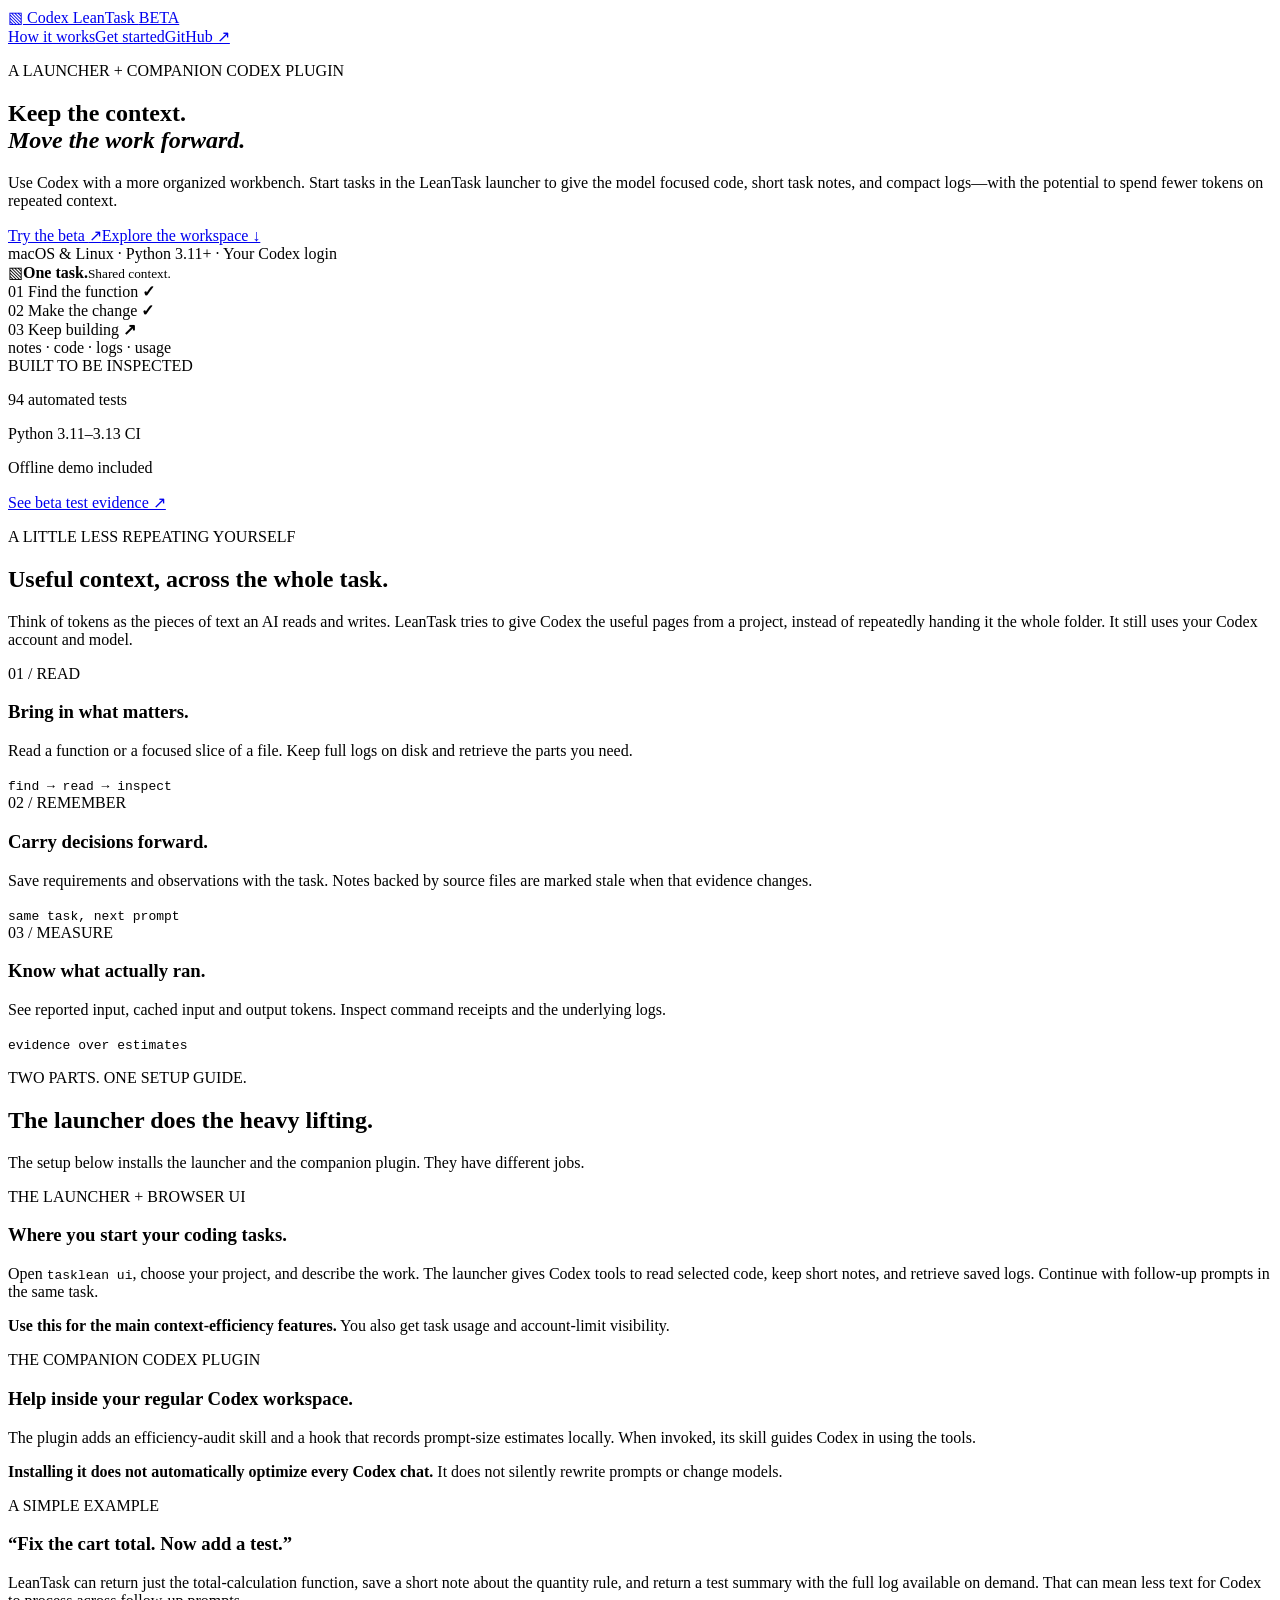
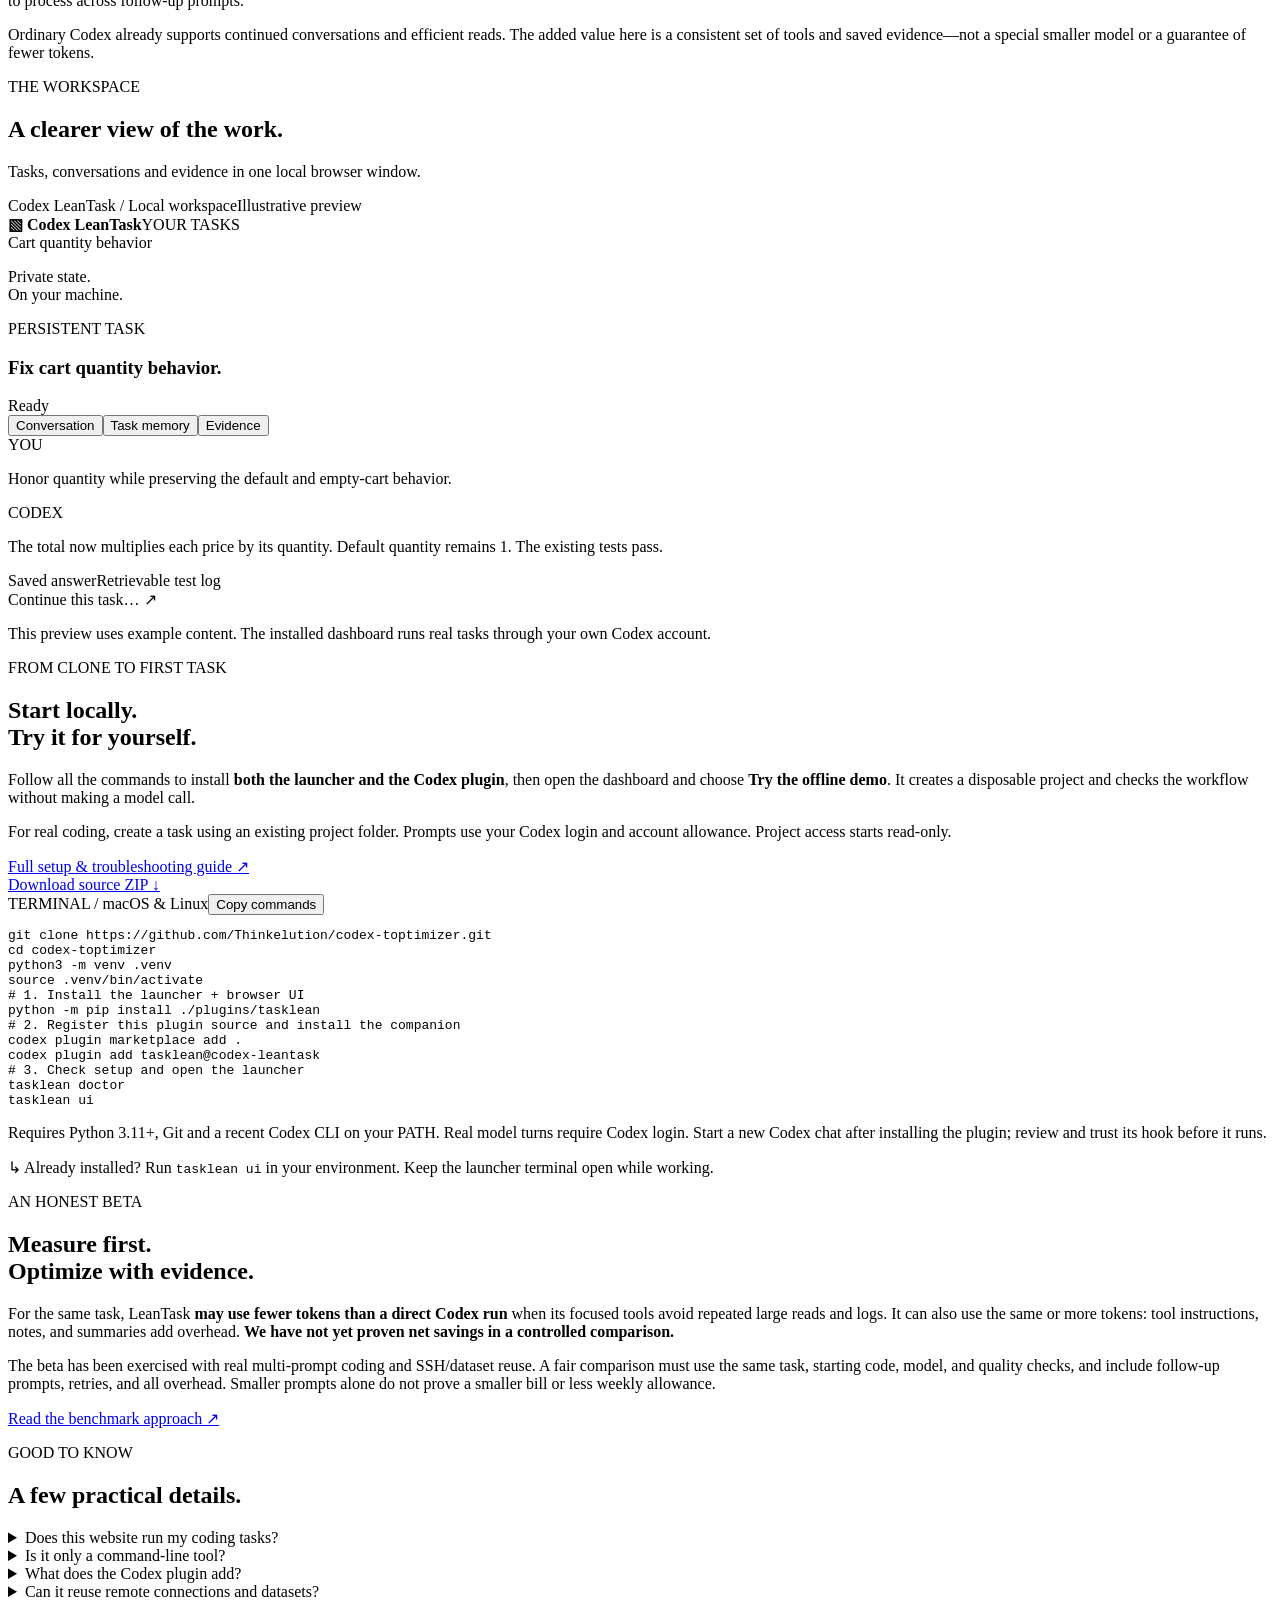
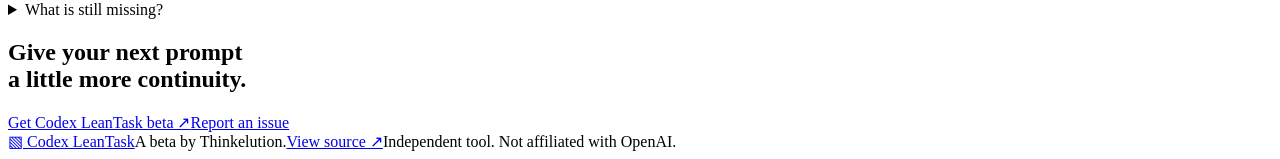
==== website/index.html @ d27838d5 "Rename app Codex LeanTask and explain launcher plus plugin setup" ====
<!doctype html>
<html lang="en"><head><meta charset="utf-8"><meta name="viewport" content="width=device-width,initial-scale=1"><title>Codex LeanTask — Keep your coding tasks in context</title><meta name="description" content="A local workspace for persistent Codex tasks, focused code reads, reusable notes and measured token usage. Try the Codex LeanTask beta on macOS and Linux."><link rel="canonical" href="https://codex-lean-task.thinkelution.com/"><meta name="theme-color" content="#eef3eb"><link rel="icon" href="/assets/icon.svg" type="image/svg+xml"><link rel="stylesheet" href="/assets/site.css"><script src="/assets/site.js" defer></script></head>
<body><div class="wrap"><header><a class="brand" href="/" aria-label="Codex LeanTask home"><span class="mark">▧</span> Codex LeanTask <span class="beta">BETA</span></a><nav aria-label="Main navigation"><a href="#how">How it works</a><a href="#start">Get started</a><a href="https://github.com/Thinkelution/codex-toptimizer">GitHub ↗</a></nav></header>
<main><section class="hero"><div class="hero-copy"><p class="eyebrow"><span class="dot"></span> A LAUNCHER + COMPANION CODEX PLUGIN</p><h1>Keep the context.<br><em>Move the work forward.</em></h1><p class="intro">Use Codex with a more organized workbench. Start tasks in the LeanTask launcher to give the model focused code, short task notes, and compact logs—with the potential to spend fewer tokens on repeated context.</p><div class="actions"><a class="button primary" href="#start">Try the beta <span>↗</span></a><a class="text-link" href="#preview">Explore the workspace ↓</a></div><div class="platforms">macOS & Linux <span>·</span> Python 3.11+ <span>·</span> Your Codex login</div></div><div class="hero-art" aria-label="Illustration of context retained across three prompts"><div class="orbit orbit-one"></div><div class="orbit orbit-two"></div><div class="core"><span>▧</span><strong>One task.</strong><small>Shared context.</small></div><div class="chip chip-a"><span>01</span> Find the function <b>✓</b></div><div class="chip chip-b"><span>02</span> Make the change <b>✓</b></div><div class="chip chip-c"><span>03</span> Keep building <b>↗</b></div><div class="artifact-tag">notes · code · logs · usage</div></div></section>
<div class="proof"><span>BUILT TO BE INSPECTED</span><p>94 automated tests</p><p>Python 3.11–3.13 CI</p><p>Offline demo included</p><a href="https://github.com/Thinkelution/codex-toptimizer/blob/main/plugins/tasklean/docs/beta-ui-smoke-2026-09-21.json">See beta test evidence ↗</a></div>
<section id="how" class="section"><div class="section-title"><p class="eyebrow">A LITTLE LESS REPEATING YOURSELF</p><h2>Useful context, across the whole task.</h2><p>Think of tokens as the pieces of text an AI reads and writes. LeanTask tries to give Codex the useful pages from a project, instead of repeatedly handing it the whole folder. It still uses your Codex account and model.</p></div><div class="cards"><article><span class="number">01 / READ</span><h3>Bring in what matters.</h3><p>Read a function or a focused slice of a file. Keep full logs on disk and retrieve the parts you need.</p><code>find → read → inspect</code></article><article><span class="number">02 / REMEMBER</span><h3>Carry decisions forward.</h3><p>Save requirements and observations with the task. Notes backed by source files are marked stale when that evidence changes.</p><code>same task, next prompt</code></article><article><span class="number">03 / MEASURE</span><h3>Know what actually ran.</h3><p>See reported input, cached input and output tokens. Inspect command receipts and the underlying logs.</p><code>evidence over estimates</code></article></div></section>
<section id="included" class="section explain"><div class="section-title"><p class="eyebrow">TWO PARTS. ONE SETUP GUIDE.</p><h2>The launcher does the heavy lifting.</h2><p>The setup below installs the launcher and the companion plugin. They have different jobs.</p></div><div class="included-grid"><article><span class="number">THE LAUNCHER + BROWSER UI</span><h3>Where you start your coding tasks.</h3><p>Open <code>tasklean ui</code>, choose your project, and describe the work. The launcher gives Codex tools to read selected code, keep short notes, and retrieve saved logs. Continue with follow-up prompts in the same task.</p><p><strong>Use this for the main context-efficiency features.</strong> You also get task usage and account-limit visibility.</p></article><article><span class="number">THE COMPANION CODEX PLUGIN</span><h3>Help inside your regular Codex workspace.</h3><p>The plugin adds an efficiency-audit skill and a hook that records prompt-size estimates locally. When invoked, its skill guides Codex in using the tools.</p><p><strong>Installing it does not automatically optimize every Codex chat.</strong> It does not silently rewrite prompts or change models.</p></article></div><div class="plain-example"><span class="eyebrow">A SIMPLE EXAMPLE</span><h3>“Fix the cart total. Now add a test.”</h3><p>LeanTask can return just the total-calculation function, save a short note about the quantity rule, and return a test summary with the full log available on demand. That can mean less text for Codex to process across follow-up prompts.</p><p>Ordinary Codex already supports continued conversations and efficient reads. The added value here is a consistent set of tools and saved evidence—not a special smaller model or a guarantee of fewer tokens.</p></div></section>
<section id="preview" class="section preview-section"><div class="section-title"><p class="eyebrow">THE WORKSPACE</p><h2>A clearer view of the work.</h2><p>Tasks, conversations and evidence in one local browser window.</p></div><div class="preview"><div class="preview-bar"><div class="traffic"><i></i><i></i><i></i></div><span>Codex LeanTask / Local workspace</span><span class="badge">Illustrative preview</span></div><div class="preview-body"><aside><strong>▧ Codex LeanTask</strong><span class="side-label">YOUR TASKS</span><div class="sample-task">Cart quantity behavior</div><p>Private state.<br>On your machine.</p></aside><div class="sample-content"><div class="sample-head"><div><p class="eyebrow">PERSISTENT TASK</p><h3>Fix cart quantity behavior.</h3></div><span class="badge">Ready</span></div><div class="sample-tabs" role="tablist" aria-label="Preview panels"><button role="tab" aria-selected="true" aria-controls="panel-conversation" id="tab-conversation" data-panel="conversation">Conversation</button><button role="tab" aria-selected="false" aria-controls="panel-memory" id="tab-memory" data-panel="memory">Task memory</button><button role="tab" aria-selected="false" aria-controls="panel-evidence" id="tab-evidence" data-panel="evidence">Evidence</button></div><div id="panel-conversation" role="tabpanel" aria-labelledby="tab-conversation" class="sample-panel"><span class="message-label">YOU</span><p>Honor quantity while preserving the default and empty-cart behavior.</p><div class="answer"><span class="message-label">CODEX</span><p>The total now multiplies each price by its quantity. Default quantity remains 1. The existing tests pass.</p><span class="mini-chip">Saved answer</span><span class="mini-chip">Retrievable test log</span></div><div class="fake-input">Continue this task… <span>↗</span></div></div><div id="panel-memory" role="tabpanel" aria-labelledby="tab-memory" class="sample-panel" hidden><span class="message-label">REQUIREMENT</span><h4>Preserve the public API.</h4><p>Quantity defaults to 1. An empty cart returns 0.</p><div class="answer"><span class="message-label">SOURCE-BACKED OBSERVATION</span><p>The calculation multiplies unit price by quantity. If the source changes, this note is marked stale.</p><span class="mini-chip">cart.py</span></div></div><div id="panel-evidence" role="tabpanel" aria-labelledby="tab-evidence" class="sample-panel" hidden><span class="message-label">COMMAND RECEIPT</span><h4>Test run completed.</h4><p>Inspect the exit status, a compact summary, and the saved command output.</p><div class="answer"><span class="message-label">USAGE</span><p>The real dashboard displays reported tokens after a model turn. Cached input is included within input, not counted twice.</p><span class="mini-chip">No savings claim inferred</span></div></div></div></div></div><p class="caption">This preview uses example content. The installed dashboard runs real tasks through your own Codex account.</p></section>
<section id="start" class="section start"><div><p class="eyebrow">FROM CLONE TO FIRST TASK</p><h2>Start locally.<br>Try it for yourself.</h2><p>Follow all the commands to install <strong>both the launcher and the Codex plugin</strong>, then open the dashboard and choose <strong>Try the offline demo</strong>. It creates a disposable project and checks the workflow without making a model call.</p><p>For real coding, create a task using an existing project folder. Prompts use your Codex login and account allowance. Project access starts read-only.</p><a class="text-link" href="https://github.com/Thinkelution/codex-toptimizer/blob/main/plugins/tasklean/docs/beta.md">Full setup & troubleshooting guide ↗</a><div class="download"><a class="button" href="https://github.com/Thinkelution/codex-toptimizer/archive/refs/heads/main.zip">Download source ZIP ↓</a></div></div><div class="install-card"><div class="install-title"><span>TERMINAL / macOS & Linux</span><button id="copy" aria-label="Copy installation commands">Copy commands</button></div><pre><code id="commands">git clone https://github.com/Thinkelution/codex-toptimizer.git
cd codex-toptimizer
python3 -m venv .venv
source .venv/bin/activate
# 1. Install the launcher + browser UI
python -m pip install ./plugins/tasklean
# 2. Register this plugin source and install the companion
codex plugin marketplace add .
codex plugin add tasklean@codex-leantask
# 3. Check setup and open the launcher
tasklean doctor
tasklean ui</code></pre><p>Requires Python 3.11+, Git and a recent Codex CLI on your PATH. Real model turns require Codex login. Start a new Codex chat after installing the plugin; review and trust its hook before it runs.</p><div class="install-note"><span>↳</span> Already installed? Run <code>tasklean ui</code> in your environment. Keep the launcher terminal open while working.</div><span id="copy-status" role="status" aria-live="polite"></span></div></section>
<section class="section limits"><div><p class="eyebrow">AN HONEST BETA</p><h2>Measure first.<br>Optimize with evidence.</h2></div><div><p>For the same task, LeanTask <strong>may use fewer tokens than a direct Codex run</strong> when its focused tools avoid repeated large reads and logs. It can also use the same or more tokens: tool instructions, notes, and summaries add overhead. <strong>We have not yet proven net savings in a controlled comparison.</strong></p><p>The beta has been exercised with real multi-prompt coding and SSH/dataset reuse. A fair comparison must use the same task, starting code, model, and quality checks, and include follow-up prompts, retries, and all overhead. Smaller prompts alone do not prove a smaller bill or less weekly allowance.</p><a class="text-link" href="https://github.com/Thinkelution/codex-toptimizer/blob/main/plugins/tasklean/docs/benchmark.md">Read the benchmark approach ↗</a></div></section>
<section class="section faq"><div class="section-title"><p class="eyebrow">GOOD TO KNOW</p><h2>A few practical details.</h2></div><details><summary>Does this website run my coding tasks?</summary><p>No. This is the public setup site. The dashboard runs on your own machine, binds to a local address and uses your existing Codex configuration. Your task files are not uploaded to this website. Codex receives the information used in model calls you launch.</p></details><details><summary>Is it only a command-line tool?</summary><p>No. Start with <code>tasklean ui</code> to use the browser dashboard. The CLI and chat loop remain available for terminal workflows, and existing task folders can be imported into the UI.</p></details><details><summary>What does the Codex plugin add?</summary><p>The setup guide installs both components. The launcher supplies the main source and memory tools for tasks you start through it. The companion plugin adds an audit skill and passive prompt-size metrics in ordinary Codex. The launcher can also run on its own; pip alone does not install or enable the Codex plugin.</p></details><details><summary>Can it reuse remote connections and datasets?</summary><p>The CLI supports task-scoped SSH connection reuse and a separate remote dataset worker. This keeps parsed data available for repeated queries. It does not put entire datasets into model context or preserve arbitrary shell variables. <a href="https://github.com/Thinkelution/codex-toptimizer/blob/main/plugins/tasklean/docs/sessions.md">Read the session guide.</a></p></details><details><summary>What is still missing?</summary><p>This beta targets macOS and Linux. Exact symbol reads currently support Python; other languages use line reads. The dashboard shows running status and completed results, with no live event stream or cancel button yet. Hosted team accounts, automatic model routing, billing and automatic test skipping are not implemented.</p></details></section>
<section class="closing"><h2>Give your next prompt<br>a little more continuity.</h2><a class="button primary" href="#start">Get Codex LeanTask beta ↗</a><a class="text-link" href="https://github.com/Thinkelution/codex-toptimizer/issues">Report an issue</a></section></main><footer><a class="brand" href="/">▧ Codex LeanTask</a><span>A beta by Thinkelution.</span><a href="https://github.com/Thinkelution/codex-toptimizer">View source ↗</a><span>Independent tool. Not affiliated with OpenAI.</span></footer></div></body></html>
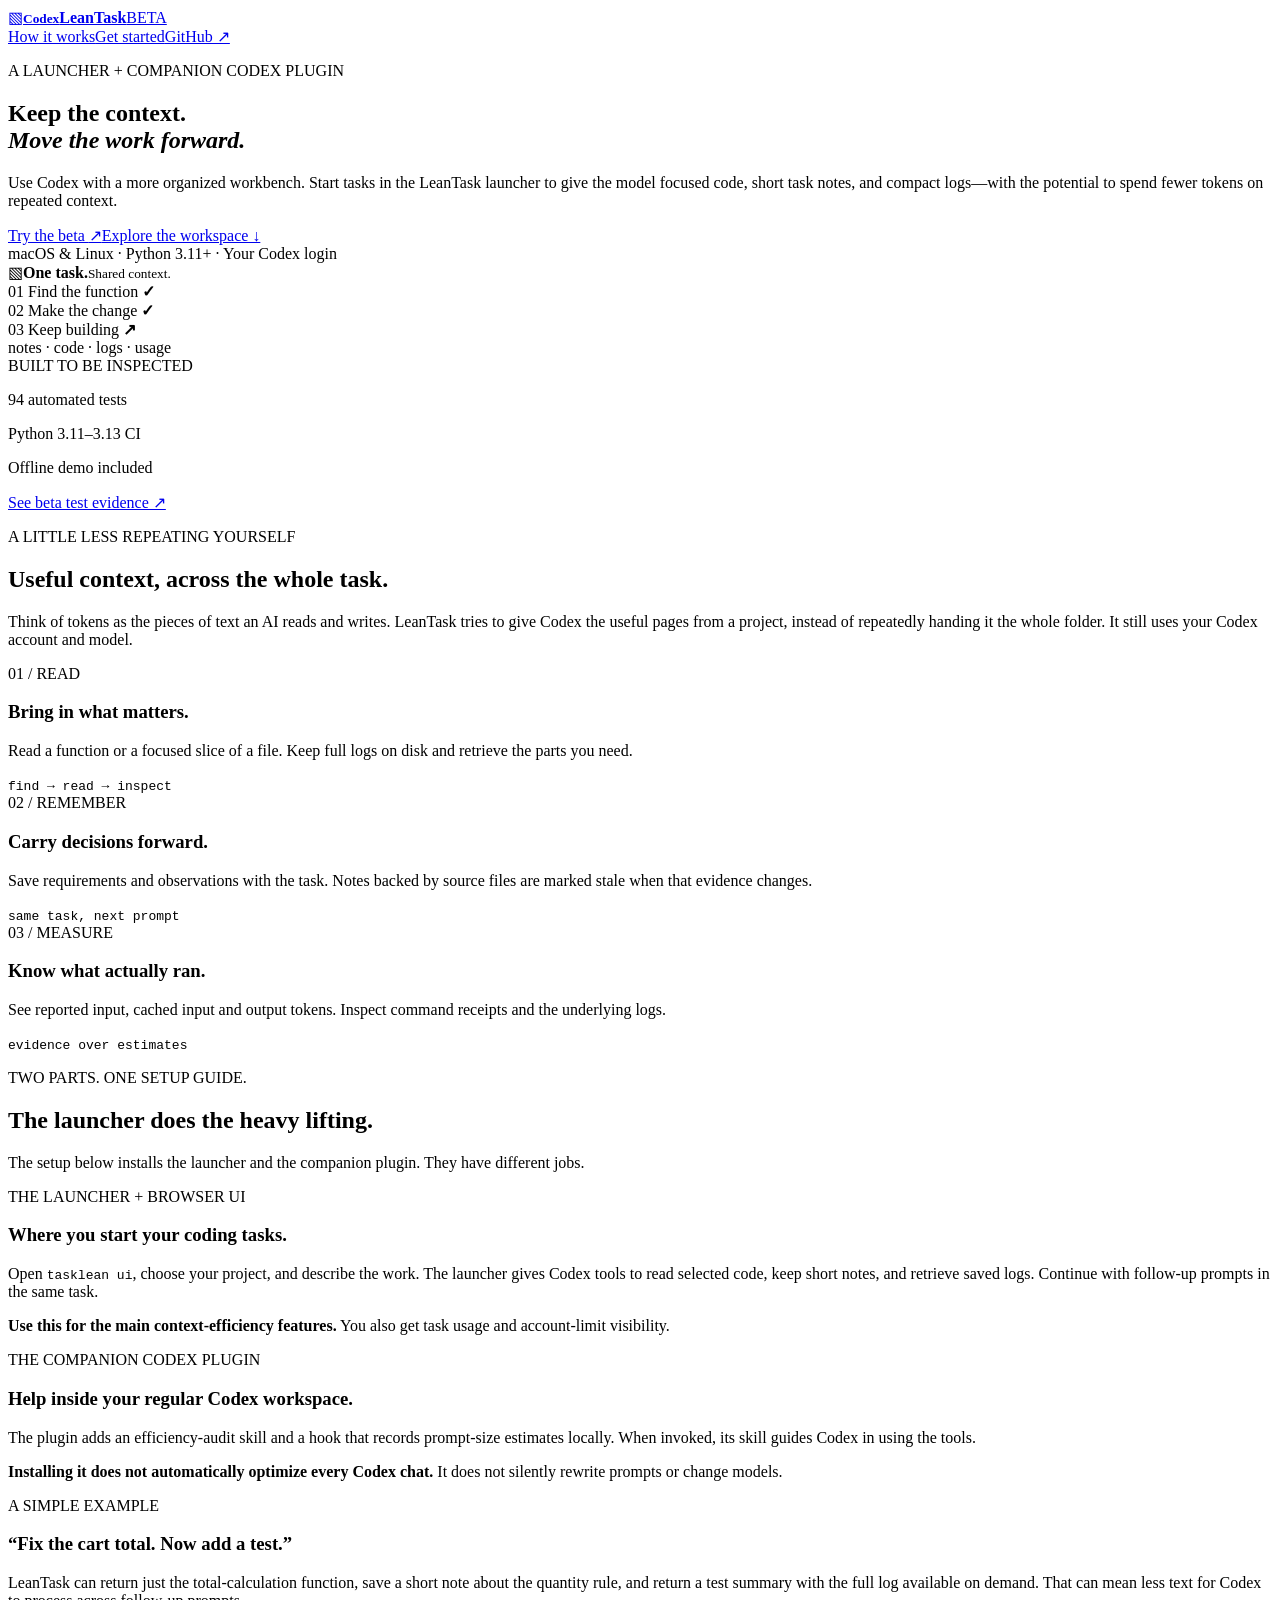
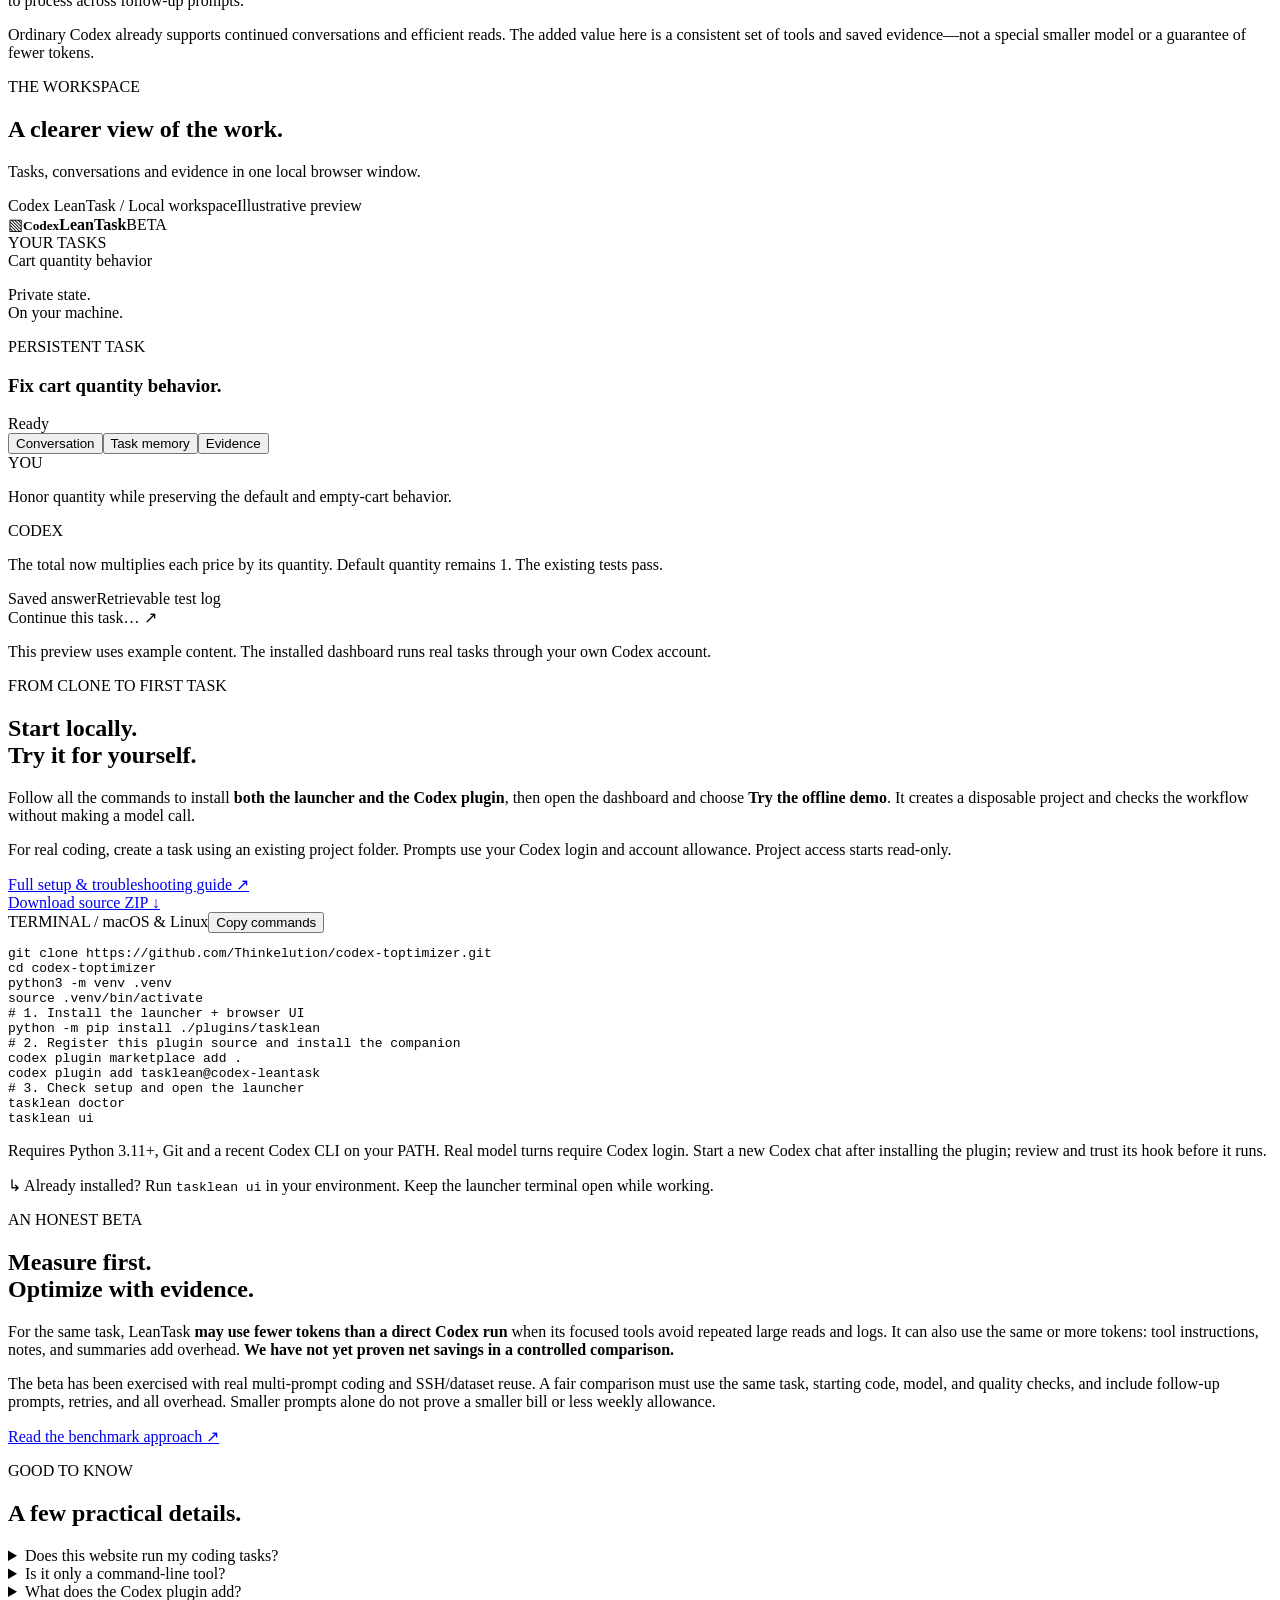
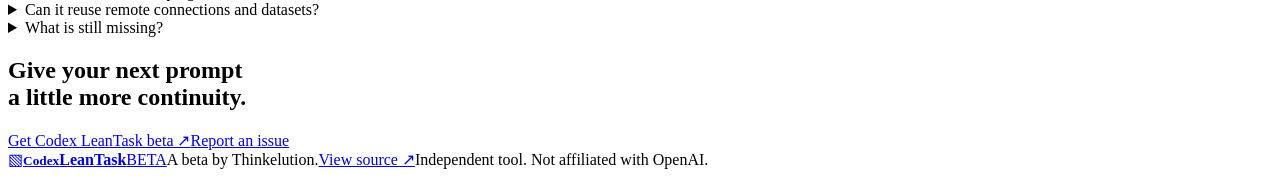
==== commit a14d0c57: "Match website wordmark to stacked dashboard branding" ====
--- a/website/index.html
+++ b/website/index.html
@@ -1,11 +1,11 @@
 <!doctype html>
 <html lang="en"><head><meta charset="utf-8"><meta name="viewport" content="width=device-width,initial-scale=1"><title>Codex LeanTask — Keep your coding tasks in context</title><meta name="description" content="A local workspace for persistent Codex tasks, focused code reads, reusable notes and measured token usage. Try the Codex LeanTask beta on macOS and Linux."><link rel="canonical" href="https://codex-lean-task.thinkelution.com/"><meta name="theme-color" content="#eef3eb"><link rel="icon" href="/assets/icon.svg" type="image/svg+xml"><link rel="stylesheet" href="/assets/site.css"><script src="/assets/site.js" defer></script></head>
-<body><div class="wrap"><header><a class="brand" href="/" aria-label="Codex LeanTask home"><span class="mark">▧</span> Codex LeanTask <span class="beta">BETA</span></a><nav aria-label="Main navigation"><a href="#how">How it works</a><a href="#start">Get started</a><a href="https://github.com/Thinkelution/codex-toptimizer">GitHub ↗</a></nav></header>
+<body><div class="wrap"><header><a class="brand" href="/" aria-label="Codex LeanTask home"><span class="mark" aria-hidden="true">▧</span><strong class="brand-name"><small>Codex</small>LeanTask</strong><span class="beta">BETA</span></a><nav aria-label="Main navigation"><a href="#how">How it works</a><a href="#start">Get started</a><a href="https://github.com/Thinkelution/codex-toptimizer">GitHub ↗</a></nav></header>
 <main><section class="hero"><div class="hero-copy"><p class="eyebrow"><span class="dot"></span> A LAUNCHER + COMPANION CODEX PLUGIN</p><h1>Keep the context.<br><em>Move the work forward.</em></h1><p class="intro">Use Codex with a more organized workbench. Start tasks in the LeanTask launcher to give the model focused code, short task notes, and compact logs—with the potential to spend fewer tokens on repeated context.</p><div class="actions"><a class="button primary" href="#start">Try the beta <span>↗</span></a><a class="text-link" href="#preview">Explore the workspace ↓</a></div><div class="platforms">macOS & Linux <span>·</span> Python 3.11+ <span>·</span> Your Codex login</div></div><div class="hero-art" aria-label="Illustration of context retained across three prompts"><div class="orbit orbit-one"></div><div class="orbit orbit-two"></div><div class="core"><span>▧</span><strong>One task.</strong><small>Shared context.</small></div><div class="chip chip-a"><span>01</span> Find the function <b>✓</b></div><div class="chip chip-b"><span>02</span> Make the change <b>✓</b></div><div class="chip chip-c"><span>03</span> Keep building <b>↗</b></div><div class="artifact-tag">notes · code · logs · usage</div></div></section>
 <div class="proof"><span>BUILT TO BE INSPECTED</span><p>94 automated tests</p><p>Python 3.11–3.13 CI</p><p>Offline demo included</p><a href="https://github.com/Thinkelution/codex-toptimizer/blob/main/plugins/tasklean/docs/beta-ui-smoke-2026-09-21.json">See beta test evidence ↗</a></div>
 <section id="how" class="section"><div class="section-title"><p class="eyebrow">A LITTLE LESS REPEATING YOURSELF</p><h2>Useful context, across the whole task.</h2><p>Think of tokens as the pieces of text an AI reads and writes. LeanTask tries to give Codex the useful pages from a project, instead of repeatedly handing it the whole folder. It still uses your Codex account and model.</p></div><div class="cards"><article><span class="number">01 / READ</span><h3>Bring in what matters.</h3><p>Read a function or a focused slice of a file. Keep full logs on disk and retrieve the parts you need.</p><code>find → read → inspect</code></article><article><span class="number">02 / REMEMBER</span><h3>Carry decisions forward.</h3><p>Save requirements and observations with the task. Notes backed by source files are marked stale when that evidence changes.</p><code>same task, next prompt</code></article><article><span class="number">03 / MEASURE</span><h3>Know what actually ran.</h3><p>See reported input, cached input and output tokens. Inspect command receipts and the underlying logs.</p><code>evidence over estimates</code></article></div></section>
 <section id="included" class="section explain"><div class="section-title"><p class="eyebrow">TWO PARTS. ONE SETUP GUIDE.</p><h2>The launcher does the heavy lifting.</h2><p>The setup below installs the launcher and the companion plugin. They have different jobs.</p></div><div class="included-grid"><article><span class="number">THE LAUNCHER + BROWSER UI</span><h3>Where you start your coding tasks.</h3><p>Open <code>tasklean ui</code>, choose your project, and describe the work. The launcher gives Codex tools to read selected code, keep short notes, and retrieve saved logs. Continue with follow-up prompts in the same task.</p><p><strong>Use this for the main context-efficiency features.</strong> You also get task usage and account-limit visibility.</p></article><article><span class="number">THE COMPANION CODEX PLUGIN</span><h3>Help inside your regular Codex workspace.</h3><p>The plugin adds an efficiency-audit skill and a hook that records prompt-size estimates locally. When invoked, its skill guides Codex in using the tools.</p><p><strong>Installing it does not automatically optimize every Codex chat.</strong> It does not silently rewrite prompts or change models.</p></article></div><div class="plain-example"><span class="eyebrow">A SIMPLE EXAMPLE</span><h3>“Fix the cart total. Now add a test.”</h3><p>LeanTask can return just the total-calculation function, save a short note about the quantity rule, and return a test summary with the full log available on demand. That can mean less text for Codex to process across follow-up prompts.</p><p>Ordinary Codex already supports continued conversations and efficient reads. The added value here is a consistent set of tools and saved evidence—not a special smaller model or a guarantee of fewer tokens.</p></div></section>
-<section id="preview" class="section preview-section"><div class="section-title"><p class="eyebrow">THE WORKSPACE</p><h2>A clearer view of the work.</h2><p>Tasks, conversations and evidence in one local browser window.</p></div><div class="preview"><div class="preview-bar"><div class="traffic"><i></i><i></i><i></i></div><span>Codex LeanTask / Local workspace</span><span class="badge">Illustrative preview</span></div><div class="preview-body"><aside><strong>▧ Codex LeanTask</strong><span class="side-label">YOUR TASKS</span><div class="sample-task">Cart quantity behavior</div><p>Private state.<br>On your machine.</p></aside><div class="sample-content"><div class="sample-head"><div><p class="eyebrow">PERSISTENT TASK</p><h3>Fix cart quantity behavior.</h3></div><span class="badge">Ready</span></div><div class="sample-tabs" role="tablist" aria-label="Preview panels"><button role="tab" aria-selected="true" aria-controls="panel-conversation" id="tab-conversation" data-panel="conversation">Conversation</button><button role="tab" aria-selected="false" aria-controls="panel-memory" id="tab-memory" data-panel="memory">Task memory</button><button role="tab" aria-selected="false" aria-controls="panel-evidence" id="tab-evidence" data-panel="evidence">Evidence</button></div><div id="panel-conversation" role="tabpanel" aria-labelledby="tab-conversation" class="sample-panel"><span class="message-label">YOU</span><p>Honor quantity while preserving the default and empty-cart behavior.</p><div class="answer"><span class="message-label">CODEX</span><p>The total now multiplies each price by its quantity. Default quantity remains 1. The existing tests pass.</p><span class="mini-chip">Saved answer</span><span class="mini-chip">Retrievable test log</span></div><div class="fake-input">Continue this task… <span>↗</span></div></div><div id="panel-memory" role="tabpanel" aria-labelledby="tab-memory" class="sample-panel" hidden><span class="message-label">REQUIREMENT</span><h4>Preserve the public API.</h4><p>Quantity defaults to 1. An empty cart returns 0.</p><div class="answer"><span class="message-label">SOURCE-BACKED OBSERVATION</span><p>The calculation multiplies unit price by quantity. If the source changes, this note is marked stale.</p><span class="mini-chip">cart.py</span></div></div><div id="panel-evidence" role="tabpanel" aria-labelledby="tab-evidence" class="sample-panel" hidden><span class="message-label">COMMAND RECEIPT</span><h4>Test run completed.</h4><p>Inspect the exit status, a compact summary, and the saved command output.</p><div class="answer"><span class="message-label">USAGE</span><p>The real dashboard displays reported tokens after a model turn. Cached input is included within input, not counted twice.</p><span class="mini-chip">No savings claim inferred</span></div></div></div></div></div><p class="caption">This preview uses example content. The installed dashboard runs real tasks through your own Codex account.</p></section>
+<section id="preview" class="section preview-section"><div class="section-title"><p class="eyebrow">THE WORKSPACE</p><h2>A clearer view of the work.</h2><p>Tasks, conversations and evidence in one local browser window.</p></div><div class="preview"><div class="preview-bar"><div class="traffic"><i></i><i></i><i></i></div><span>Codex LeanTask / Local workspace</span><span class="badge">Illustrative preview</span></div><div class="preview-body"><aside><div class="brand brand-preview"><span class="mark" aria-hidden="true">▧</span><strong class="brand-name"><small>Codex</small>LeanTask</strong><span class="beta">BETA</span></div><span class="side-label">YOUR TASKS</span><div class="sample-task">Cart quantity behavior</div><p>Private state.<br>On your machine.</p></aside><div class="sample-content"><div class="sample-head"><div><p class="eyebrow">PERSISTENT TASK</p><h3>Fix cart quantity behavior.</h3></div><span class="badge">Ready</span></div><div class="sample-tabs" role="tablist" aria-label="Preview panels"><button role="tab" aria-selected="true" aria-controls="panel-conversation" id="tab-conversation" data-panel="conversation">Conversation</button><button role="tab" aria-selected="false" aria-controls="panel-memory" id="tab-memory" data-panel="memory">Task memory</button><button role="tab" aria-selected="false" aria-controls="panel-evidence" id="tab-evidence" data-panel="evidence">Evidence</button></div><div id="panel-conversation" role="tabpanel" aria-labelledby="tab-conversation" class="sample-panel"><span class="message-label">YOU</span><p>Honor quantity while preserving the default and empty-cart behavior.</p><div class="answer"><span class="message-label">CODEX</span><p>The total now multiplies each price by its quantity. Default quantity remains 1. The existing tests pass.</p><span class="mini-chip">Saved answer</span><span class="mini-chip">Retrievable test log</span></div><div class="fake-input">Continue this task… <span>↗</span></div></div><div id="panel-memory" role="tabpanel" aria-labelledby="tab-memory" class="sample-panel" hidden><span class="message-label">REQUIREMENT</span><h4>Preserve the public API.</h4><p>Quantity defaults to 1. An empty cart returns 0.</p><div class="answer"><span class="message-label">SOURCE-BACKED OBSERVATION</span><p>The calculation multiplies unit price by quantity. If the source changes, this note is marked stale.</p><span class="mini-chip">cart.py</span></div></div><div id="panel-evidence" role="tabpanel" aria-labelledby="tab-evidence" class="sample-panel" hidden><span class="message-label">COMMAND RECEIPT</span><h4>Test run completed.</h4><p>Inspect the exit status, a compact summary, and the saved command output.</p><div class="answer"><span class="message-label">USAGE</span><p>The real dashboard displays reported tokens after a model turn. Cached input is included within input, not counted twice.</p><span class="mini-chip">No savings claim inferred</span></div></div></div></div></div><p class="caption">This preview uses example content. The installed dashboard runs real tasks through your own Codex account.</p></section>
 <section id="start" class="section start"><div><p class="eyebrow">FROM CLONE TO FIRST TASK</p><h2>Start locally.<br>Try it for yourself.</h2><p>Follow all the commands to install <strong>both the launcher and the Codex plugin</strong>, then open the dashboard and choose <strong>Try the offline demo</strong>. It creates a disposable project and checks the workflow without making a model call.</p><p>For real coding, create a task using an existing project folder. Prompts use your Codex login and account allowance. Project access starts read-only.</p><a class="text-link" href="https://github.com/Thinkelution/codex-toptimizer/blob/main/plugins/tasklean/docs/beta.md">Full setup & troubleshooting guide ↗</a><div class="download"><a class="button" href="https://github.com/Thinkelution/codex-toptimizer/archive/refs/heads/main.zip">Download source ZIP ↓</a></div></div><div class="install-card"><div class="install-title"><span>TERMINAL / macOS & Linux</span><button id="copy" aria-label="Copy installation commands">Copy commands</button></div><pre><code id="commands">git clone https://github.com/Thinkelution/codex-toptimizer.git
 cd codex-toptimizer
 python3 -m venv .venv
@@ -20,4 +20,4 @@
 tasklean ui</code></pre><p>Requires Python 3.11+, Git and a recent Codex CLI on your PATH. Real model turns require Codex login. Start a new Codex chat after installing the plugin; review and trust its hook before it runs.</p><div class="install-note"><span>↳</span> Already installed? Run <code>tasklean ui</code> in your environment. Keep the launcher terminal open while working.</div><span id="copy-status" role="status" aria-live="polite"></span></div></section>
 <section class="section limits"><div><p class="eyebrow">AN HONEST BETA</p><h2>Measure first.<br>Optimize with evidence.</h2></div><div><p>For the same task, LeanTask <strong>may use fewer tokens than a direct Codex run</strong> when its focused tools avoid repeated large reads and logs. It can also use the same or more tokens: tool instructions, notes, and summaries add overhead. <strong>We have not yet proven net savings in a controlled comparison.</strong></p><p>The beta has been exercised with real multi-prompt coding and SSH/dataset reuse. A fair comparison must use the same task, starting code, model, and quality checks, and include follow-up prompts, retries, and all overhead. Smaller prompts alone do not prove a smaller bill or less weekly allowance.</p><a class="text-link" href="https://github.com/Thinkelution/codex-toptimizer/blob/main/plugins/tasklean/docs/benchmark.md">Read the benchmark approach ↗</a></div></section>
 <section class="section faq"><div class="section-title"><p class="eyebrow">GOOD TO KNOW</p><h2>A few practical details.</h2></div><details><summary>Does this website run my coding tasks?</summary><p>No. This is the public setup site. The dashboard runs on your own machine, binds to a local address and uses your existing Codex configuration. Your task files are not uploaded to this website. Codex receives the information used in model calls you launch.</p></details><details><summary>Is it only a command-line tool?</summary><p>No. Start with <code>tasklean ui</code> to use the browser dashboard. The CLI and chat loop remain available for terminal workflows, and existing task folders can be imported into the UI.</p></details><details><summary>What does the Codex plugin add?</summary><p>The setup guide installs both components. The launcher supplies the main source and memory tools for tasks you start through it. The companion plugin adds an audit skill and passive prompt-size metrics in ordinary Codex. The launcher can also run on its own; pip alone does not install or enable the Codex plugin.</p></details><details><summary>Can it reuse remote connections and datasets?</summary><p>The CLI supports task-scoped SSH connection reuse and a separate remote dataset worker. This keeps parsed data available for repeated queries. It does not put entire datasets into model context or preserve arbitrary shell variables. <a href="https://github.com/Thinkelution/codex-toptimizer/blob/main/plugins/tasklean/docs/sessions.md">Read the session guide.</a></p></details><details><summary>What is still missing?</summary><p>This beta targets macOS and Linux. Exact symbol reads currently support Python; other languages use line reads. The dashboard shows running status and completed results, with no live event stream or cancel button yet. Hosted team accounts, automatic model routing, billing and automatic test skipping are not implemented.</p></details></section>
-<section class="closing"><h2>Give your next prompt<br>a little more continuity.</h2><a class="button primary" href="#start">Get Codex LeanTask beta ↗</a><a class="text-link" href="https://github.com/Thinkelution/codex-toptimizer/issues">Report an issue</a></section></main><footer><a class="brand" href="/">▧ Codex LeanTask</a><span>A beta by Thinkelution.</span><a href="https://github.com/Thinkelution/codex-toptimizer">View source ↗</a><span>Independent tool. Not affiliated with OpenAI.</span></footer></div></body></html>
+<section class="closing"><h2>Give your next prompt<br>a little more continuity.</h2><a class="button primary" href="#start">Get Codex LeanTask beta ↗</a><a class="text-link" href="https://github.com/Thinkelution/codex-toptimizer/issues">Report an issue</a></section></main><footer><a class="brand" href="/" aria-label="Codex LeanTask home"><span class="mark" aria-hidden="true">▧</span><strong class="brand-name"><small>Codex</small>LeanTask</strong><span class="beta">BETA</span></a><span>A beta by Thinkelution.</span><a href="https://github.com/Thinkelution/codex-toptimizer">View source ↗</a><span>Independent tool. Not affiliated with OpenAI.</span></footer></div></body></html>
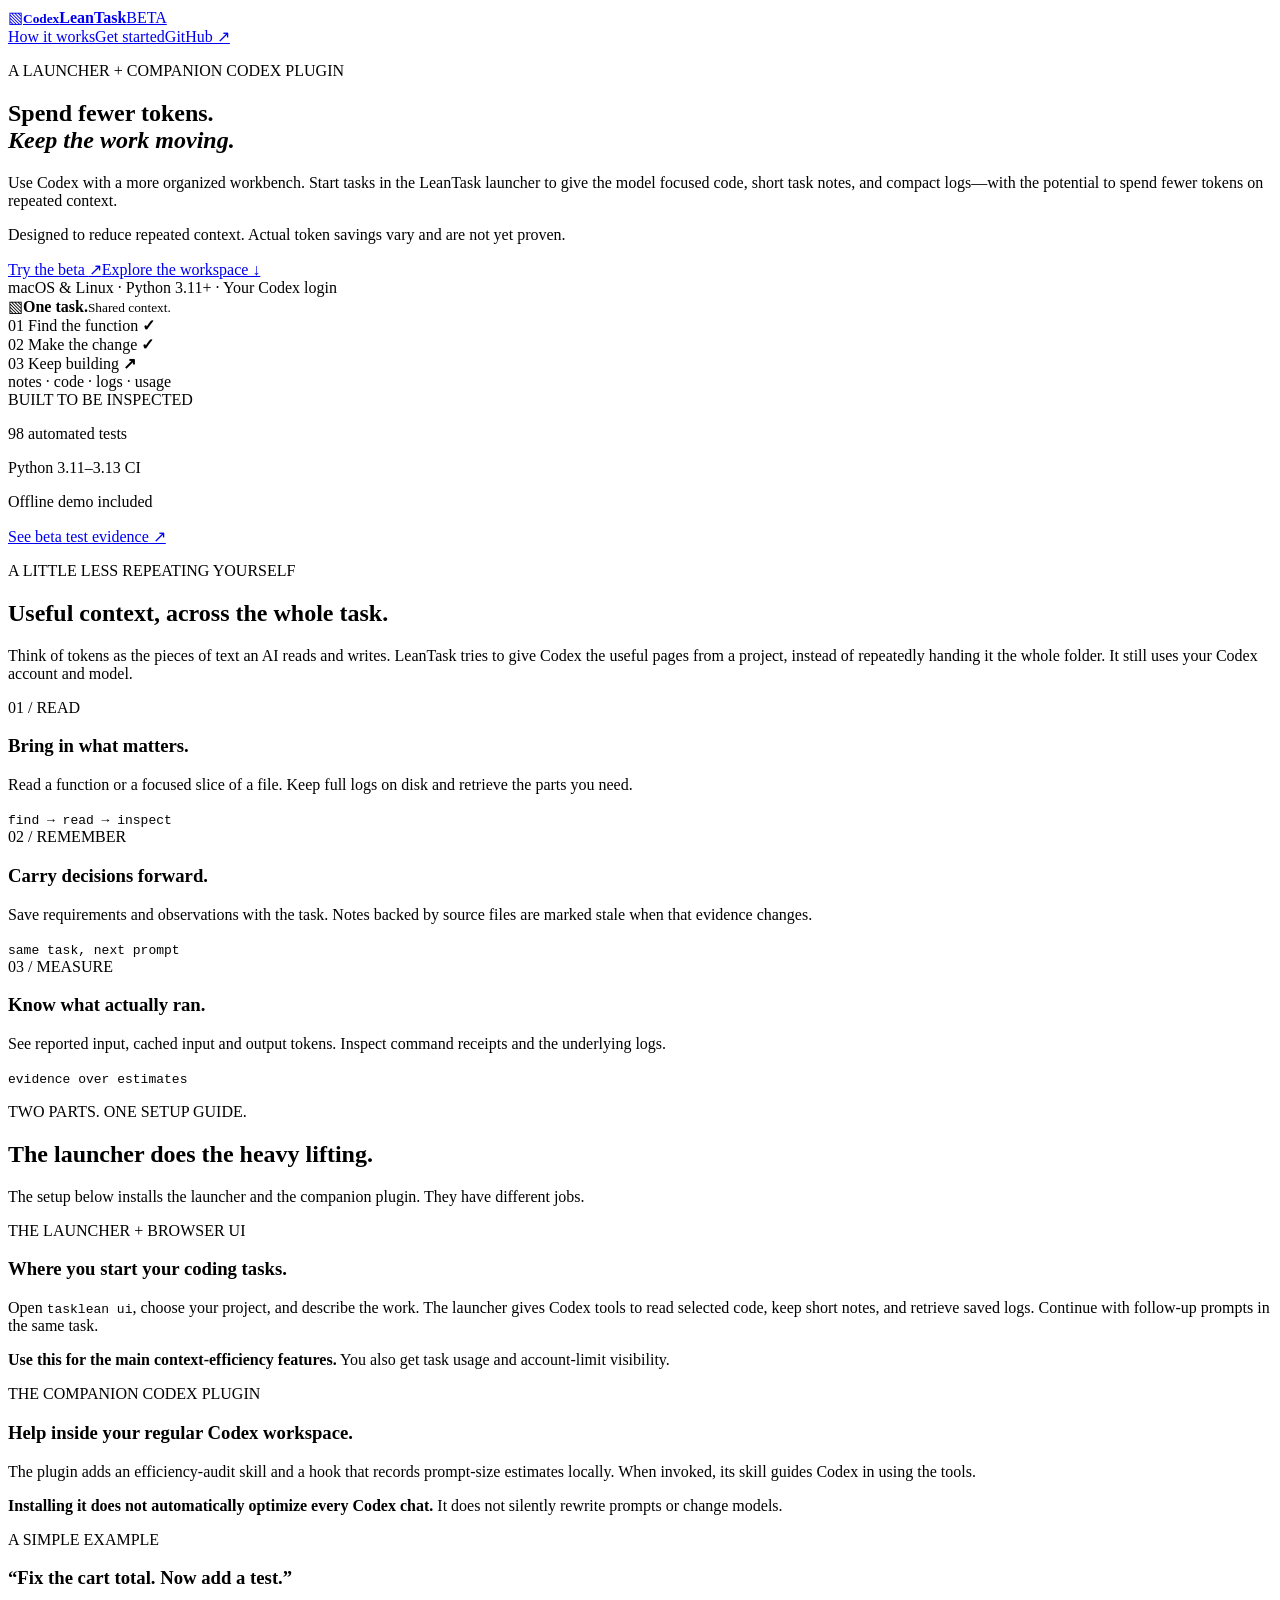
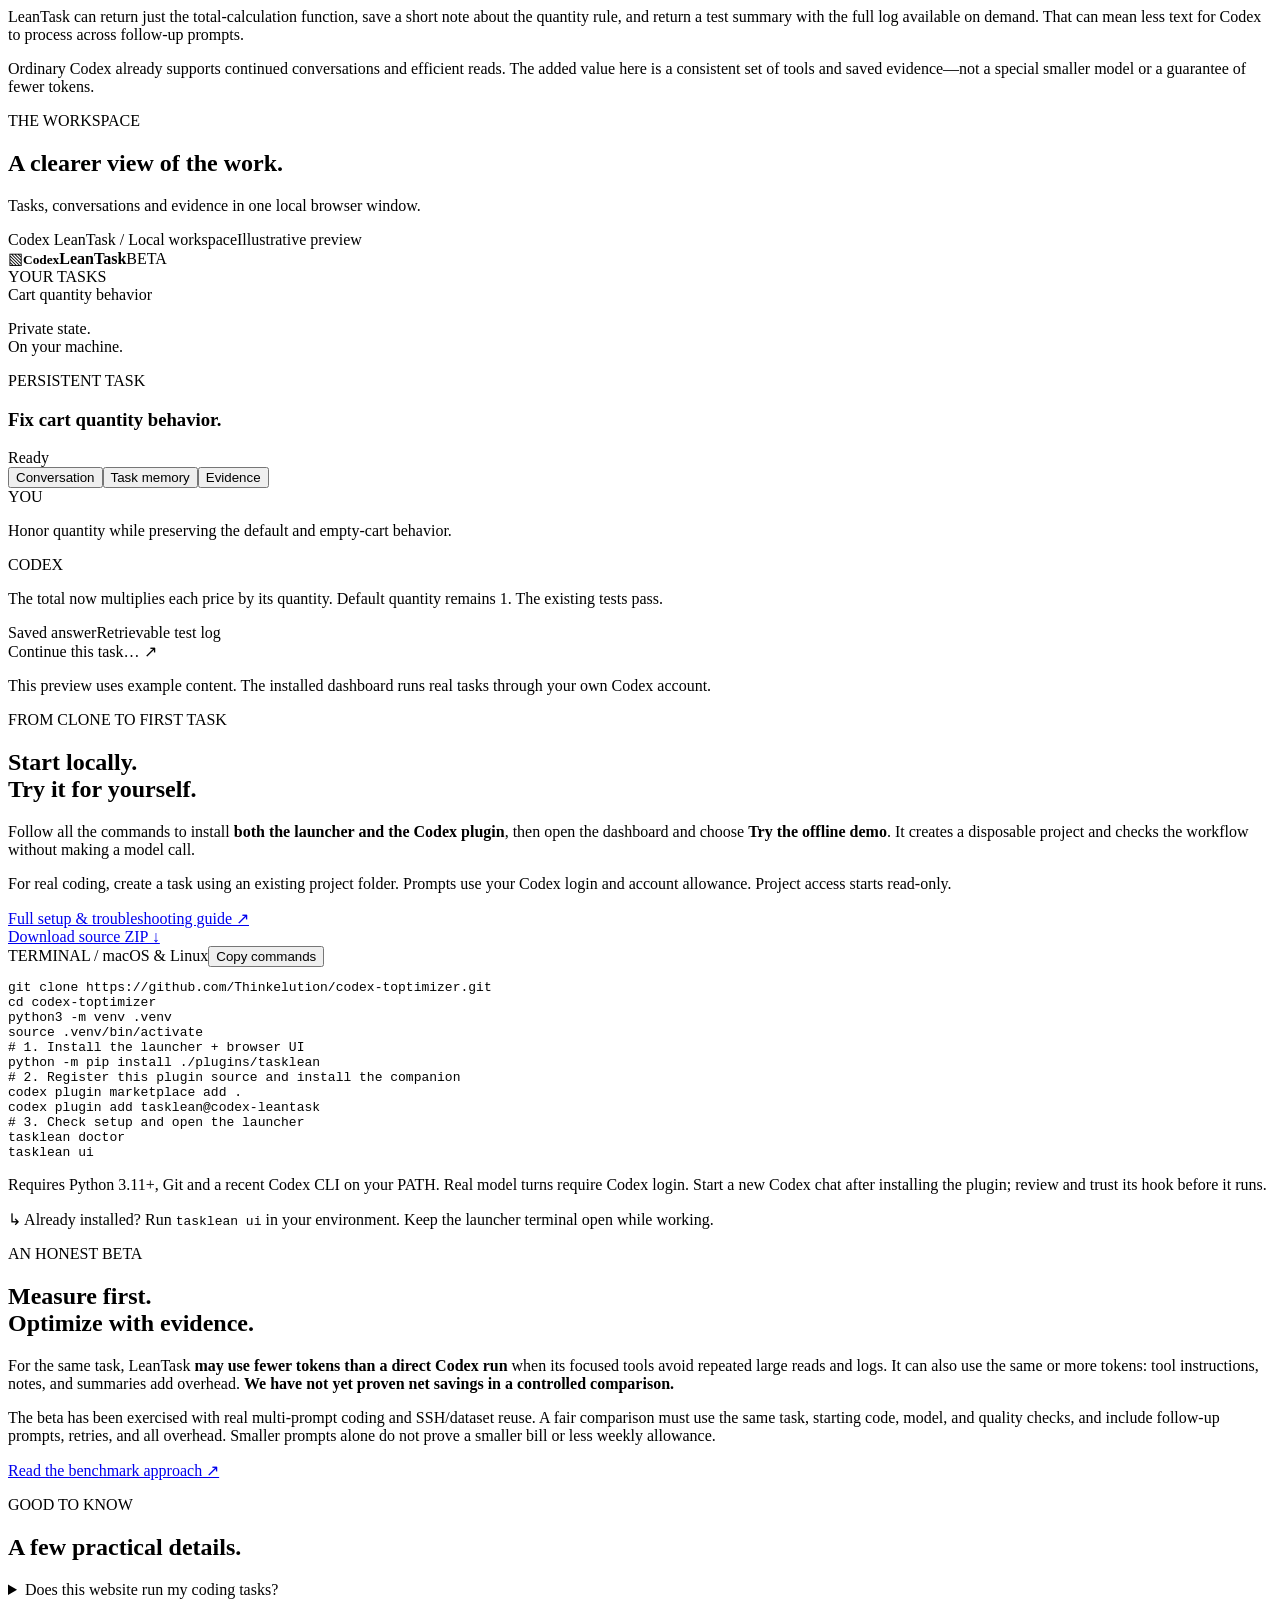
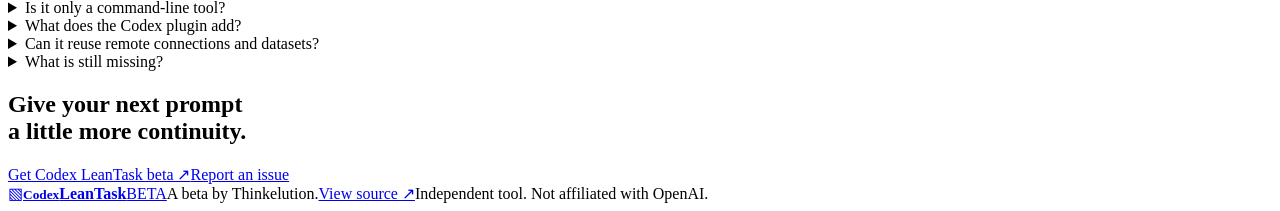
==== commit 9f49de09: "Group dashboard tasks by project and add recoverable deletion" ====
--- a/website/index.html
+++ b/website/index.html
@@ -1,8 +1,8 @@
 <!doctype html>
 <html lang="en"><head><meta charset="utf-8"><meta name="viewport" content="width=device-width,initial-scale=1"><title>Codex LeanTask — Keep your coding tasks in context</title><meta name="description" content="A local workspace for persistent Codex tasks, focused code reads, reusable notes and measured token usage. Try the Codex LeanTask beta on macOS and Linux."><link rel="canonical" href="https://codex-lean-task.thinkelution.com/"><meta name="theme-color" content="#eef3eb"><link rel="icon" href="/assets/icon.svg" type="image/svg+xml"><link rel="stylesheet" href="/assets/site.css"><script src="/assets/site.js" defer></script></head>
 <body><div class="wrap"><header><a class="brand" href="/" aria-label="Codex LeanTask home"><span class="mark" aria-hidden="true">▧</span><strong class="brand-name"><small>Codex</small>LeanTask</strong><span class="beta">BETA</span></a><nav aria-label="Main navigation"><a href="#how">How it works</a><a href="#start">Get started</a><a href="https://github.com/Thinkelution/codex-toptimizer">GitHub ↗</a></nav></header>
-<main><section class="hero"><div class="hero-copy"><p class="eyebrow"><span class="dot"></span> A LAUNCHER + COMPANION CODEX PLUGIN</p><h1>Keep the context.<br><em>Move the work forward.</em></h1><p class="intro">Use Codex with a more organized workbench. Start tasks in the LeanTask launcher to give the model focused code, short task notes, and compact logs—with the potential to spend fewer tokens on repeated context.</p><div class="actions"><a class="button primary" href="#start">Try the beta <span>↗</span></a><a class="text-link" href="#preview">Explore the workspace ↓</a></div><div class="platforms">macOS & Linux <span>·</span> Python 3.11+ <span>·</span> Your Codex login</div></div><div class="hero-art" aria-label="Illustration of context retained across three prompts"><div class="orbit orbit-one"></div><div class="orbit orbit-two"></div><div class="core"><span>▧</span><strong>One task.</strong><small>Shared context.</small></div><div class="chip chip-a"><span>01</span> Find the function <b>✓</b></div><div class="chip chip-b"><span>02</span> Make the change <b>✓</b></div><div class="chip chip-c"><span>03</span> Keep building <b>↗</b></div><div class="artifact-tag">notes · code · logs · usage</div></div></section>
-<div class="proof"><span>BUILT TO BE INSPECTED</span><p>94 automated tests</p><p>Python 3.11–3.13 CI</p><p>Offline demo included</p><a href="https://github.com/Thinkelution/codex-toptimizer/blob/main/plugins/tasklean/docs/beta-ui-smoke-2026-09-21.json">See beta test evidence ↗</a></div>
+<main><section class="hero"><div class="hero-copy"><p class="eyebrow"><span class="dot"></span> A LAUNCHER + COMPANION CODEX PLUGIN</p><h1>Spend fewer tokens.<br><em>Keep the work moving.</em></h1><p class="intro">Use Codex with a more organized workbench. Start tasks in the LeanTask launcher to give the model focused code, short task notes, and compact logs—with the potential to spend fewer tokens on repeated context.</p><p class="hero-caveat">Designed to reduce repeated context. Actual token savings vary and are not yet proven.</p><div class="actions"><a class="button primary" href="#start">Try the beta <span>↗</span></a><a class="text-link" href="#preview">Explore the workspace ↓</a></div><div class="platforms">macOS & Linux <span>·</span> Python 3.11+ <span>·</span> Your Codex login</div></div><div class="hero-art" aria-label="Illustration of context retained across three prompts"><div class="orbit orbit-one"></div><div class="orbit orbit-two"></div><div class="core"><span>▧</span><strong>One task.</strong><small>Shared context.</small></div><div class="chip chip-a"><span>01</span> Find the function <b>✓</b></div><div class="chip chip-b"><span>02</span> Make the change <b>✓</b></div><div class="chip chip-c"><span>03</span> Keep building <b>↗</b></div><div class="artifact-tag">notes · code · logs · usage</div></div></section>
+<div class="proof"><span>BUILT TO BE INSPECTED</span><p>98 automated tests</p><p>Python 3.11–3.13 CI</p><p>Offline demo included</p><a href="https://github.com/Thinkelution/codex-toptimizer/blob/main/plugins/tasklean/docs/beta-ui-smoke-2026-09-21.json">See beta test evidence ↗</a></div>
 <section id="how" class="section"><div class="section-title"><p class="eyebrow">A LITTLE LESS REPEATING YOURSELF</p><h2>Useful context, across the whole task.</h2><p>Think of tokens as the pieces of text an AI reads and writes. LeanTask tries to give Codex the useful pages from a project, instead of repeatedly handing it the whole folder. It still uses your Codex account and model.</p></div><div class="cards"><article><span class="number">01 / READ</span><h3>Bring in what matters.</h3><p>Read a function or a focused slice of a file. Keep full logs on disk and retrieve the parts you need.</p><code>find → read → inspect</code></article><article><span class="number">02 / REMEMBER</span><h3>Carry decisions forward.</h3><p>Save requirements and observations with the task. Notes backed by source files are marked stale when that evidence changes.</p><code>same task, next prompt</code></article><article><span class="number">03 / MEASURE</span><h3>Know what actually ran.</h3><p>See reported input, cached input and output tokens. Inspect command receipts and the underlying logs.</p><code>evidence over estimates</code></article></div></section>
 <section id="included" class="section explain"><div class="section-title"><p class="eyebrow">TWO PARTS. ONE SETUP GUIDE.</p><h2>The launcher does the heavy lifting.</h2><p>The setup below installs the launcher and the companion plugin. They have different jobs.</p></div><div class="included-grid"><article><span class="number">THE LAUNCHER + BROWSER UI</span><h3>Where you start your coding tasks.</h3><p>Open <code>tasklean ui</code>, choose your project, and describe the work. The launcher gives Codex tools to read selected code, keep short notes, and retrieve saved logs. Continue with follow-up prompts in the same task.</p><p><strong>Use this for the main context-efficiency features.</strong> You also get task usage and account-limit visibility.</p></article><article><span class="number">THE COMPANION CODEX PLUGIN</span><h3>Help inside your regular Codex workspace.</h3><p>The plugin adds an efficiency-audit skill and a hook that records prompt-size estimates locally. When invoked, its skill guides Codex in using the tools.</p><p><strong>Installing it does not automatically optimize every Codex chat.</strong> It does not silently rewrite prompts or change models.</p></article></div><div class="plain-example"><span class="eyebrow">A SIMPLE EXAMPLE</span><h3>“Fix the cart total. Now add a test.”</h3><p>LeanTask can return just the total-calculation function, save a short note about the quantity rule, and return a test summary with the full log available on demand. That can mean less text for Codex to process across follow-up prompts.</p><p>Ordinary Codex already supports continued conversations and efficient reads. The added value here is a consistent set of tools and saved evidence—not a special smaller model or a guarantee of fewer tokens.</p></div></section>
 <section id="preview" class="section preview-section"><div class="section-title"><p class="eyebrow">THE WORKSPACE</p><h2>A clearer view of the work.</h2><p>Tasks, conversations and evidence in one local browser window.</p></div><div class="preview"><div class="preview-bar"><div class="traffic"><i></i><i></i><i></i></div><span>Codex LeanTask / Local workspace</span><span class="badge">Illustrative preview</span></div><div class="preview-body"><aside><div class="brand brand-preview"><span class="mark" aria-hidden="true">▧</span><strong class="brand-name"><small>Codex</small>LeanTask</strong><span class="beta">BETA</span></div><span class="side-label">YOUR TASKS</span><div class="sample-task">Cart quantity behavior</div><p>Private state.<br>On your machine.</p></aside><div class="sample-content"><div class="sample-head"><div><p class="eyebrow">PERSISTENT TASK</p><h3>Fix cart quantity behavior.</h3></div><span class="badge">Ready</span></div><div class="sample-tabs" role="tablist" aria-label="Preview panels"><button role="tab" aria-selected="true" aria-controls="panel-conversation" id="tab-conversation" data-panel="conversation">Conversation</button><button role="tab" aria-selected="false" aria-controls="panel-memory" id="tab-memory" data-panel="memory">Task memory</button><button role="tab" aria-selected="false" aria-controls="panel-evidence" id="tab-evidence" data-panel="evidence">Evidence</button></div><div id="panel-conversation" role="tabpanel" aria-labelledby="tab-conversation" class="sample-panel"><span class="message-label">YOU</span><p>Honor quantity while preserving the default and empty-cart behavior.</p><div class="answer"><span class="message-label">CODEX</span><p>The total now multiplies each price by its quantity. Default quantity remains 1. The existing tests pass.</p><span class="mini-chip">Saved answer</span><span class="mini-chip">Retrievable test log</span></div><div class="fake-input">Continue this task… <span>↗</span></div></div><div id="panel-memory" role="tabpanel" aria-labelledby="tab-memory" class="sample-panel" hidden><span class="message-label">REQUIREMENT</span><h4>Preserve the public API.</h4><p>Quantity defaults to 1. An empty cart returns 0.</p><div class="answer"><span class="message-label">SOURCE-BACKED OBSERVATION</span><p>The calculation multiplies unit price by quantity. If the source changes, this note is marked stale.</p><span class="mini-chip">cart.py</span></div></div><div id="panel-evidence" role="tabpanel" aria-labelledby="tab-evidence" class="sample-panel" hidden><span class="message-label">COMMAND RECEIPT</span><h4>Test run completed.</h4><p>Inspect the exit status, a compact summary, and the saved command output.</p><div class="answer"><span class="message-label">USAGE</span><p>The real dashboard displays reported tokens after a model turn. Cached input is included within input, not counted twice.</p><span class="mini-chip">No savings claim inferred</span></div></div></div></div></div><p class="caption">This preview uses example content. The installed dashboard runs real tasks through your own Codex account.</p></section>
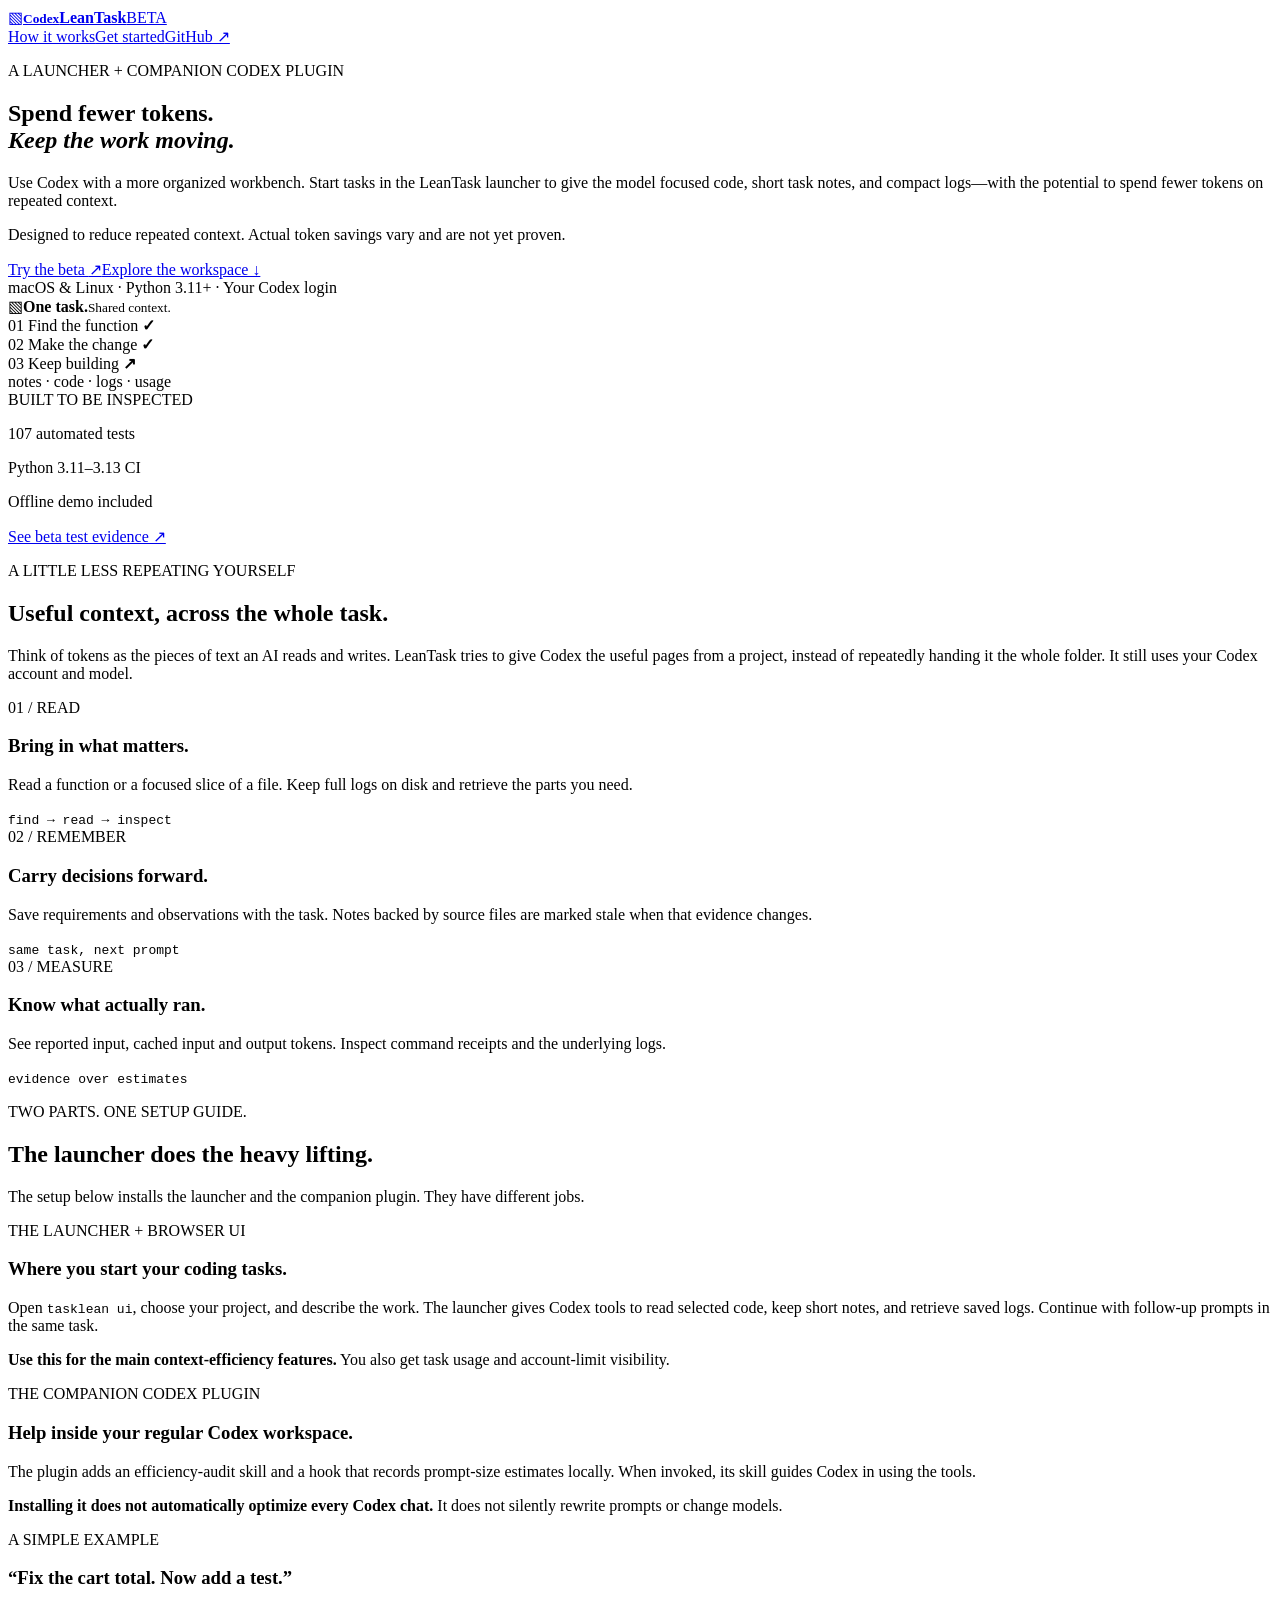
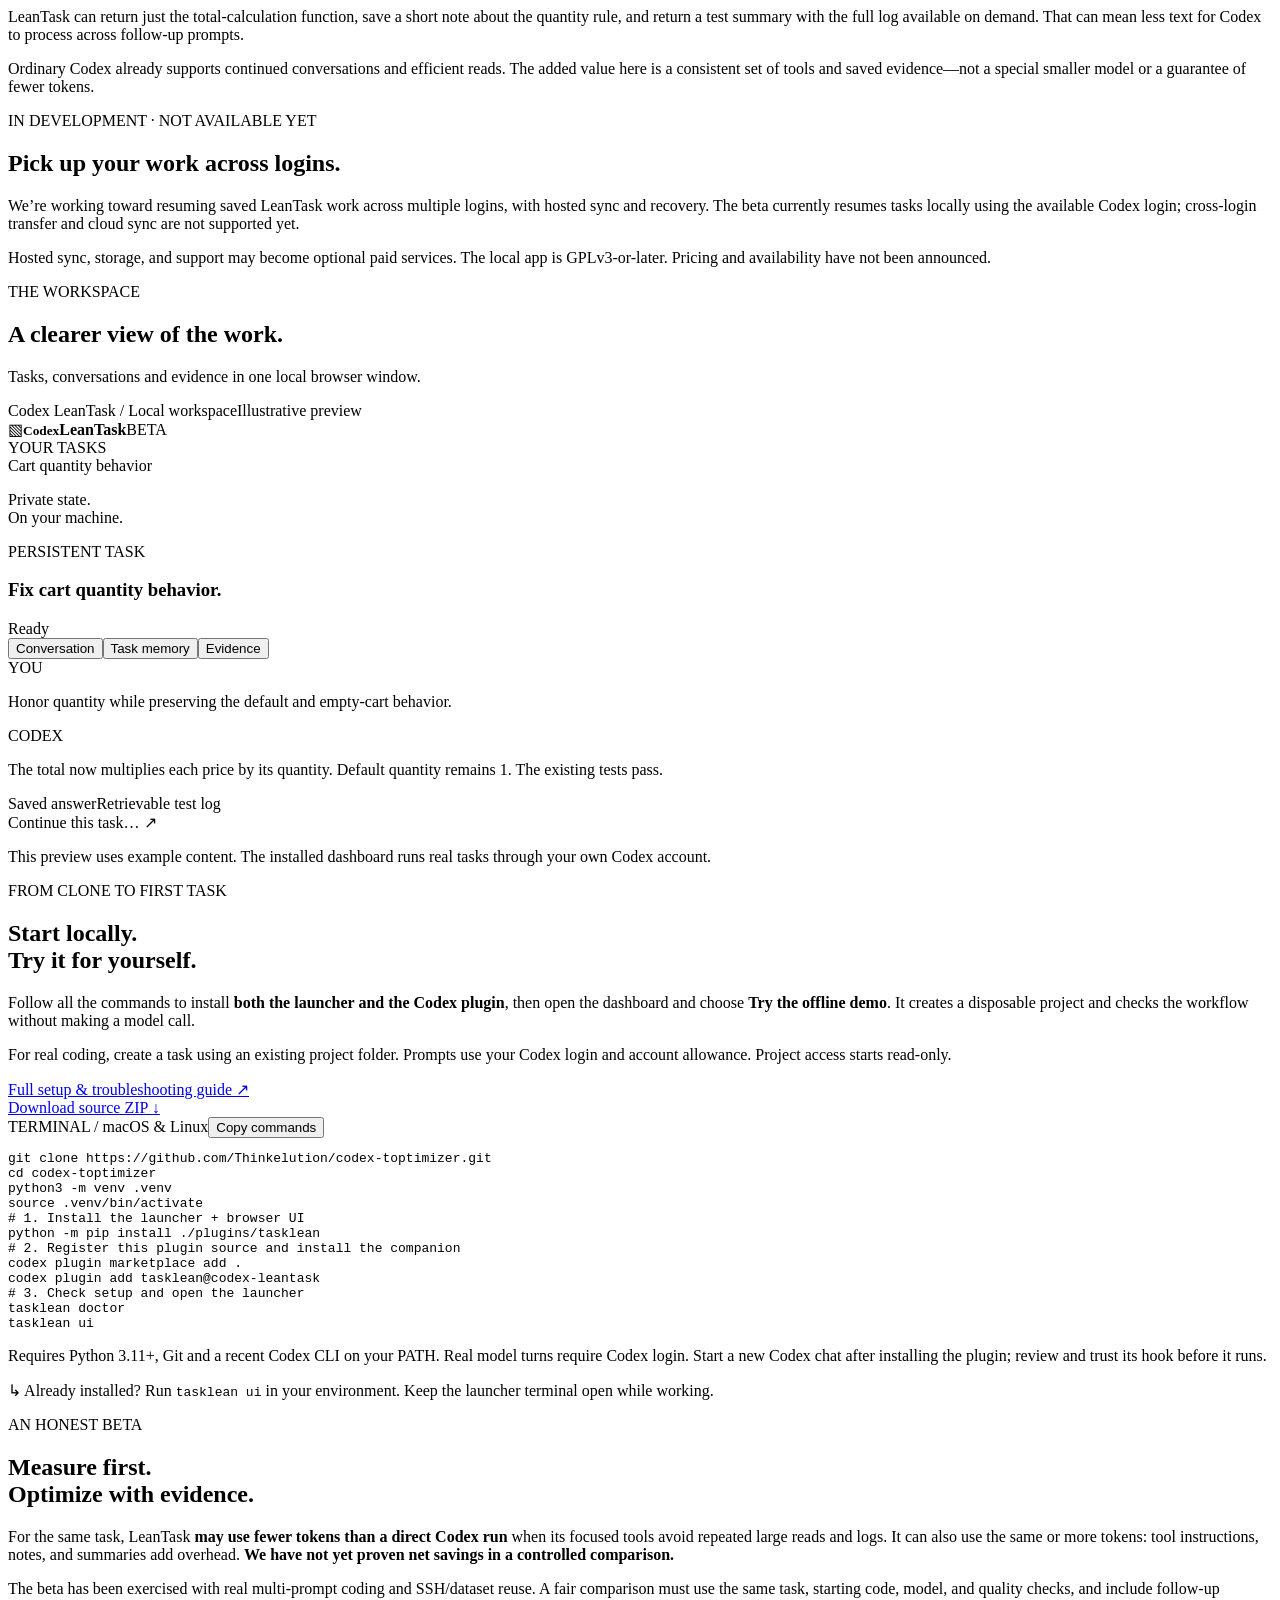
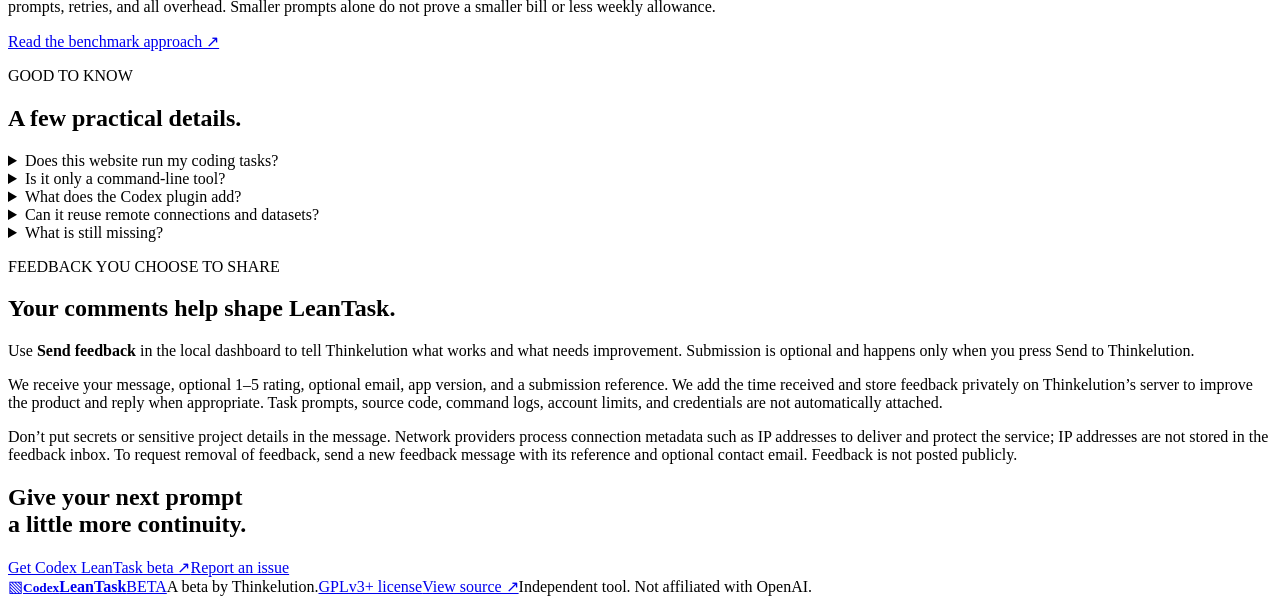
==== commit 44833fba: "License LeanTask GPLv3 and add explicit private feedback collection" ====
--- a/website/index.html
+++ b/website/index.html
@@ -1,10 +1,12 @@
 <!doctype html>
+<!-- SPDX-License-Identifier: GPL-3.0-or-later -->
 <html lang="en"><head><meta charset="utf-8"><meta name="viewport" content="width=device-width,initial-scale=1"><title>Codex LeanTask — Keep your coding tasks in context</title><meta name="description" content="A local workspace for persistent Codex tasks, focused code reads, reusable notes and measured token usage. Try the Codex LeanTask beta on macOS and Linux."><link rel="canonical" href="https://codex-lean-task.thinkelution.com/"><meta name="theme-color" content="#eef3eb"><link rel="icon" href="/assets/icon.svg" type="image/svg+xml"><link rel="stylesheet" href="/assets/site.css"><script src="/assets/site.js" defer></script></head>
 <body><div class="wrap"><header><a class="brand" href="/" aria-label="Codex LeanTask home"><span class="mark" aria-hidden="true">▧</span><strong class="brand-name"><small>Codex</small>LeanTask</strong><span class="beta">BETA</span></a><nav aria-label="Main navigation"><a href="#how">How it works</a><a href="#start">Get started</a><a href="https://github.com/Thinkelution/codex-toptimizer">GitHub ↗</a></nav></header>
 <main><section class="hero"><div class="hero-copy"><p class="eyebrow"><span class="dot"></span> A LAUNCHER + COMPANION CODEX PLUGIN</p><h1>Spend fewer tokens.<br><em>Keep the work moving.</em></h1><p class="intro">Use Codex with a more organized workbench. Start tasks in the LeanTask launcher to give the model focused code, short task notes, and compact logs—with the potential to spend fewer tokens on repeated context.</p><p class="hero-caveat">Designed to reduce repeated context. Actual token savings vary and are not yet proven.</p><div class="actions"><a class="button primary" href="#start">Try the beta <span>↗</span></a><a class="text-link" href="#preview">Explore the workspace ↓</a></div><div class="platforms">macOS & Linux <span>·</span> Python 3.11+ <span>·</span> Your Codex login</div></div><div class="hero-art" aria-label="Illustration of context retained across three prompts"><div class="orbit orbit-one"></div><div class="orbit orbit-two"></div><div class="core"><span>▧</span><strong>One task.</strong><small>Shared context.</small></div><div class="chip chip-a"><span>01</span> Find the function <b>✓</b></div><div class="chip chip-b"><span>02</span> Make the change <b>✓</b></div><div class="chip chip-c"><span>03</span> Keep building <b>↗</b></div><div class="artifact-tag">notes · code · logs · usage</div></div></section>
-<div class="proof"><span>BUILT TO BE INSPECTED</span><p>98 automated tests</p><p>Python 3.11–3.13 CI</p><p>Offline demo included</p><a href="https://github.com/Thinkelution/codex-toptimizer/blob/main/plugins/tasklean/docs/beta-ui-smoke-2026-09-21.json">See beta test evidence ↗</a></div>
+<div class="proof"><span>BUILT TO BE INSPECTED</span><p>107 automated tests</p><p>Python 3.11–3.13 CI</p><p>Offline demo included</p><a href="https://github.com/Thinkelution/codex-toptimizer/blob/main/plugins/tasklean/docs/beta-ui-smoke-2026-09-21.json">See beta test evidence ↗</a></div>
 <section id="how" class="section"><div class="section-title"><p class="eyebrow">A LITTLE LESS REPEATING YOURSELF</p><h2>Useful context, across the whole task.</h2><p>Think of tokens as the pieces of text an AI reads and writes. LeanTask tries to give Codex the useful pages from a project, instead of repeatedly handing it the whole folder. It still uses your Codex account and model.</p></div><div class="cards"><article><span class="number">01 / READ</span><h3>Bring in what matters.</h3><p>Read a function or a focused slice of a file. Keep full logs on disk and retrieve the parts you need.</p><code>find → read → inspect</code></article><article><span class="number">02 / REMEMBER</span><h3>Carry decisions forward.</h3><p>Save requirements and observations with the task. Notes backed by source files are marked stale when that evidence changes.</p><code>same task, next prompt</code></article><article><span class="number">03 / MEASURE</span><h3>Know what actually ran.</h3><p>See reported input, cached input and output tokens. Inspect command receipts and the underlying logs.</p><code>evidence over estimates</code></article></div></section>
 <section id="included" class="section explain"><div class="section-title"><p class="eyebrow">TWO PARTS. ONE SETUP GUIDE.</p><h2>The launcher does the heavy lifting.</h2><p>The setup below installs the launcher and the companion plugin. They have different jobs.</p></div><div class="included-grid"><article><span class="number">THE LAUNCHER + BROWSER UI</span><h3>Where you start your coding tasks.</h3><p>Open <code>tasklean ui</code>, choose your project, and describe the work. The launcher gives Codex tools to read selected code, keep short notes, and retrieve saved logs. Continue with follow-up prompts in the same task.</p><p><strong>Use this for the main context-efficiency features.</strong> You also get task usage and account-limit visibility.</p></article><article><span class="number">THE COMPANION CODEX PLUGIN</span><h3>Help inside your regular Codex workspace.</h3><p>The plugin adds an efficiency-audit skill and a hook that records prompt-size estimates locally. When invoked, its skill guides Codex in using the tools.</p><p><strong>Installing it does not automatically optimize every Codex chat.</strong> It does not silently rewrite prompts or change models.</p></article></div><div class="plain-example"><span class="eyebrow">A SIMPLE EXAMPLE</span><h3>“Fix the cart total. Now add a test.”</h3><p>LeanTask can return just the total-calculation function, save a short note about the quantity rule, and return a test summary with the full log available on demand. That can mean less text for Codex to process across follow-up prompts.</p><p>Ordinary Codex already supports continued conversations and efficient reads. The added value here is a consistent set of tools and saved evidence—not a special smaller model or a guarantee of fewer tokens.</p></div></section>
+<section id="roadmap" class="section roadmap"><div class="section-title"><p class="eyebrow">IN DEVELOPMENT · NOT AVAILABLE YET</p><h2>Pick up your work across logins.</h2><p>We’re working toward resuming saved LeanTask work across multiple logins, with hosted sync and recovery. The beta currently resumes tasks locally using the available Codex login; cross-login transfer and cloud sync are not supported yet.</p><p>Hosted sync, storage, and support may become optional paid services. The local app is GPLv3-or-later. Pricing and availability have not been announced.</p></div></section>
 <section id="preview" class="section preview-section"><div class="section-title"><p class="eyebrow">THE WORKSPACE</p><h2>A clearer view of the work.</h2><p>Tasks, conversations and evidence in one local browser window.</p></div><div class="preview"><div class="preview-bar"><div class="traffic"><i></i><i></i><i></i></div><span>Codex LeanTask / Local workspace</span><span class="badge">Illustrative preview</span></div><div class="preview-body"><aside><div class="brand brand-preview"><span class="mark" aria-hidden="true">▧</span><strong class="brand-name"><small>Codex</small>LeanTask</strong><span class="beta">BETA</span></div><span class="side-label">YOUR TASKS</span><div class="sample-task">Cart quantity behavior</div><p>Private state.<br>On your machine.</p></aside><div class="sample-content"><div class="sample-head"><div><p class="eyebrow">PERSISTENT TASK</p><h3>Fix cart quantity behavior.</h3></div><span class="badge">Ready</span></div><div class="sample-tabs" role="tablist" aria-label="Preview panels"><button role="tab" aria-selected="true" aria-controls="panel-conversation" id="tab-conversation" data-panel="conversation">Conversation</button><button role="tab" aria-selected="false" aria-controls="panel-memory" id="tab-memory" data-panel="memory">Task memory</button><button role="tab" aria-selected="false" aria-controls="panel-evidence" id="tab-evidence" data-panel="evidence">Evidence</button></div><div id="panel-conversation" role="tabpanel" aria-labelledby="tab-conversation" class="sample-panel"><span class="message-label">YOU</span><p>Honor quantity while preserving the default and empty-cart behavior.</p><div class="answer"><span class="message-label">CODEX</span><p>The total now multiplies each price by its quantity. Default quantity remains 1. The existing tests pass.</p><span class="mini-chip">Saved answer</span><span class="mini-chip">Retrievable test log</span></div><div class="fake-input">Continue this task… <span>↗</span></div></div><div id="panel-memory" role="tabpanel" aria-labelledby="tab-memory" class="sample-panel" hidden><span class="message-label">REQUIREMENT</span><h4>Preserve the public API.</h4><p>Quantity defaults to 1. An empty cart returns 0.</p><div class="answer"><span class="message-label">SOURCE-BACKED OBSERVATION</span><p>The calculation multiplies unit price by quantity. If the source changes, this note is marked stale.</p><span class="mini-chip">cart.py</span></div></div><div id="panel-evidence" role="tabpanel" aria-labelledby="tab-evidence" class="sample-panel" hidden><span class="message-label">COMMAND RECEIPT</span><h4>Test run completed.</h4><p>Inspect the exit status, a compact summary, and the saved command output.</p><div class="answer"><span class="message-label">USAGE</span><p>The real dashboard displays reported tokens after a model turn. Cached input is included within input, not counted twice.</p><span class="mini-chip">No savings claim inferred</span></div></div></div></div></div><p class="caption">This preview uses example content. The installed dashboard runs real tasks through your own Codex account.</p></section>
 <section id="start" class="section start"><div><p class="eyebrow">FROM CLONE TO FIRST TASK</p><h2>Start locally.<br>Try it for yourself.</h2><p>Follow all the commands to install <strong>both the launcher and the Codex plugin</strong>, then open the dashboard and choose <strong>Try the offline demo</strong>. It creates a disposable project and checks the workflow without making a model call.</p><p>For real coding, create a task using an existing project folder. Prompts use your Codex login and account allowance. Project access starts read-only.</p><a class="text-link" href="https://github.com/Thinkelution/codex-toptimizer/blob/main/plugins/tasklean/docs/beta.md">Full setup & troubleshooting guide ↗</a><div class="download"><a class="button" href="https://github.com/Thinkelution/codex-toptimizer/archive/refs/heads/main.zip">Download source ZIP ↓</a></div></div><div class="install-card"><div class="install-title"><span>TERMINAL / macOS & Linux</span><button id="copy" aria-label="Copy installation commands">Copy commands</button></div><pre><code id="commands">git clone https://github.com/Thinkelution/codex-toptimizer.git
 cd codex-toptimizer
@@ -19,5 +21,6 @@
 tasklean doctor
 tasklean ui</code></pre><p>Requires Python 3.11+, Git and a recent Codex CLI on your PATH. Real model turns require Codex login. Start a new Codex chat after installing the plugin; review and trust its hook before it runs.</p><div class="install-note"><span>↳</span> Already installed? Run <code>tasklean ui</code> in your environment. Keep the launcher terminal open while working.</div><span id="copy-status" role="status" aria-live="polite"></span></div></section>
 <section class="section limits"><div><p class="eyebrow">AN HONEST BETA</p><h2>Measure first.<br>Optimize with evidence.</h2></div><div><p>For the same task, LeanTask <strong>may use fewer tokens than a direct Codex run</strong> when its focused tools avoid repeated large reads and logs. It can also use the same or more tokens: tool instructions, notes, and summaries add overhead. <strong>We have not yet proven net savings in a controlled comparison.</strong></p><p>The beta has been exercised with real multi-prompt coding and SSH/dataset reuse. A fair comparison must use the same task, starting code, model, and quality checks, and include follow-up prompts, retries, and all overhead. Smaller prompts alone do not prove a smaller bill or less weekly allowance.</p><a class="text-link" href="https://github.com/Thinkelution/codex-toptimizer/blob/main/plugins/tasklean/docs/benchmark.md">Read the benchmark approach ↗</a></div></section>
-<section class="section faq"><div class="section-title"><p class="eyebrow">GOOD TO KNOW</p><h2>A few practical details.</h2></div><details><summary>Does this website run my coding tasks?</summary><p>No. This is the public setup site. The dashboard runs on your own machine, binds to a local address and uses your existing Codex configuration. Your task files are not uploaded to this website. Codex receives the information used in model calls you launch.</p></details><details><summary>Is it only a command-line tool?</summary><p>No. Start with <code>tasklean ui</code> to use the browser dashboard. The CLI and chat loop remain available for terminal workflows, and existing task folders can be imported into the UI.</p></details><details><summary>What does the Codex plugin add?</summary><p>The setup guide installs both components. The launcher supplies the main source and memory tools for tasks you start through it. The companion plugin adds an audit skill and passive prompt-size metrics in ordinary Codex. The launcher can also run on its own; pip alone does not install or enable the Codex plugin.</p></details><details><summary>Can it reuse remote connections and datasets?</summary><p>The CLI supports task-scoped SSH connection reuse and a separate remote dataset worker. This keeps parsed data available for repeated queries. It does not put entire datasets into model context or preserve arbitrary shell variables. <a href="https://github.com/Thinkelution/codex-toptimizer/blob/main/plugins/tasklean/docs/sessions.md">Read the session guide.</a></p></details><details><summary>What is still missing?</summary><p>This beta targets macOS and Linux. Exact symbol reads currently support Python; other languages use line reads. The dashboard shows running status and completed results, with no live event stream or cancel button yet. Hosted team accounts, automatic model routing, billing and automatic test skipping are not implemented.</p></details></section>
-<section class="closing"><h2>Give your next prompt<br>a little more continuity.</h2><a class="button primary" href="#start">Get Codex LeanTask beta ↗</a><a class="text-link" href="https://github.com/Thinkelution/codex-toptimizer/issues">Report an issue</a></section></main><footer><a class="brand" href="/" aria-label="Codex LeanTask home"><span class="mark" aria-hidden="true">▧</span><strong class="brand-name"><small>Codex</small>LeanTask</strong><span class="beta">BETA</span></a><span>A beta by Thinkelution.</span><a href="https://github.com/Thinkelution/codex-toptimizer">View source ↗</a><span>Independent tool. Not affiliated with OpenAI.</span></footer></div></body></html>
+<section class="section faq"><div class="section-title"><p class="eyebrow">GOOD TO KNOW</p><h2>A few practical details.</h2></div><details><summary>Does this website run my coding tasks?</summary><p>No. This is the public setup site. The dashboard runs on your own machine, binds to a local address and uses your existing Codex configuration. Your task files are not uploaded to this website. Codex receives the information used in model calls you launch.</p></details><details><summary>Is it only a command-line tool?</summary><p>No. Start with <code>tasklean ui</code> to use the browser dashboard. The CLI and chat loop remain available for terminal workflows, and existing task folders can be imported into the UI.</p></details><details><summary>What does the Codex plugin add?</summary><p>The setup guide installs both components. The launcher supplies the main source and memory tools for tasks you start through it. The companion plugin adds an audit skill and passive prompt-size metrics in ordinary Codex. The launcher can also run on its own; pip alone does not install or enable the Codex plugin.</p></details><details><summary>Can it reuse remote connections and datasets?</summary><p>The CLI supports task-scoped SSH connection reuse and a separate remote dataset worker. This keeps parsed data available for repeated queries. It does not put entire datasets into model context or preserve arbitrary shell variables. <a href="https://github.com/Thinkelution/codex-toptimizer/blob/main/plugins/tasklean/docs/sessions.md">Read the session guide.</a></p></details><details><summary>What is still missing?</summary><p>This beta targets macOS and Linux. Exact symbol reads currently support Python; other languages use line reads. The dashboard shows running status and completed results, with no live event stream or cancel button yet. Cross-login resume, cloud sync, hosted team accounts, automatic model routing, billing and automatic test skipping are not implemented.</p></details></section>
+<section id="feedback-privacy" class="section feedback-privacy"><div class="section-title"><p class="eyebrow">FEEDBACK YOU CHOOSE TO SHARE</p><h2>Your comments help shape LeanTask.</h2><p>Use <strong>Send feedback</strong> in the local dashboard to tell Thinkelution what works and what needs improvement. Submission is optional and happens only when you press Send to Thinkelution.</p><p>We receive your message, optional 1–5 rating, optional email, app version, and a submission reference. We add the time received and store feedback privately on Thinkelution’s server to improve the product and reply when appropriate. Task prompts, source code, command logs, account limits, and credentials are not automatically attached.</p><p>Don’t put secrets or sensitive project details in the message. Network providers process connection metadata such as IP addresses to deliver and protect the service; IP addresses are not stored in the feedback inbox. To request removal of feedback, send a new feedback message with its reference and optional contact email. Feedback is not posted publicly.</p></div></section>
+<section class="closing"><h2>Give your next prompt<br>a little more continuity.</h2><a class="button primary" href="#start">Get Codex LeanTask beta ↗</a><a class="text-link" href="https://github.com/Thinkelution/codex-toptimizer/issues">Report an issue</a></section></main><footer><a class="brand" href="/" aria-label="Codex LeanTask home"><span class="mark" aria-hidden="true">▧</span><strong class="brand-name"><small>Codex</small>LeanTask</strong><span class="beta">BETA</span></a><span>A beta by Thinkelution.</span><a href="https://github.com/Thinkelution/codex-toptimizer/blob/main/LICENSE">GPLv3+ license</a><a href="https://github.com/Thinkelution/codex-toptimizer">View source ↗</a><span>Independent tool. Not affiliated with OpenAI.</span></footer></div></body></html>
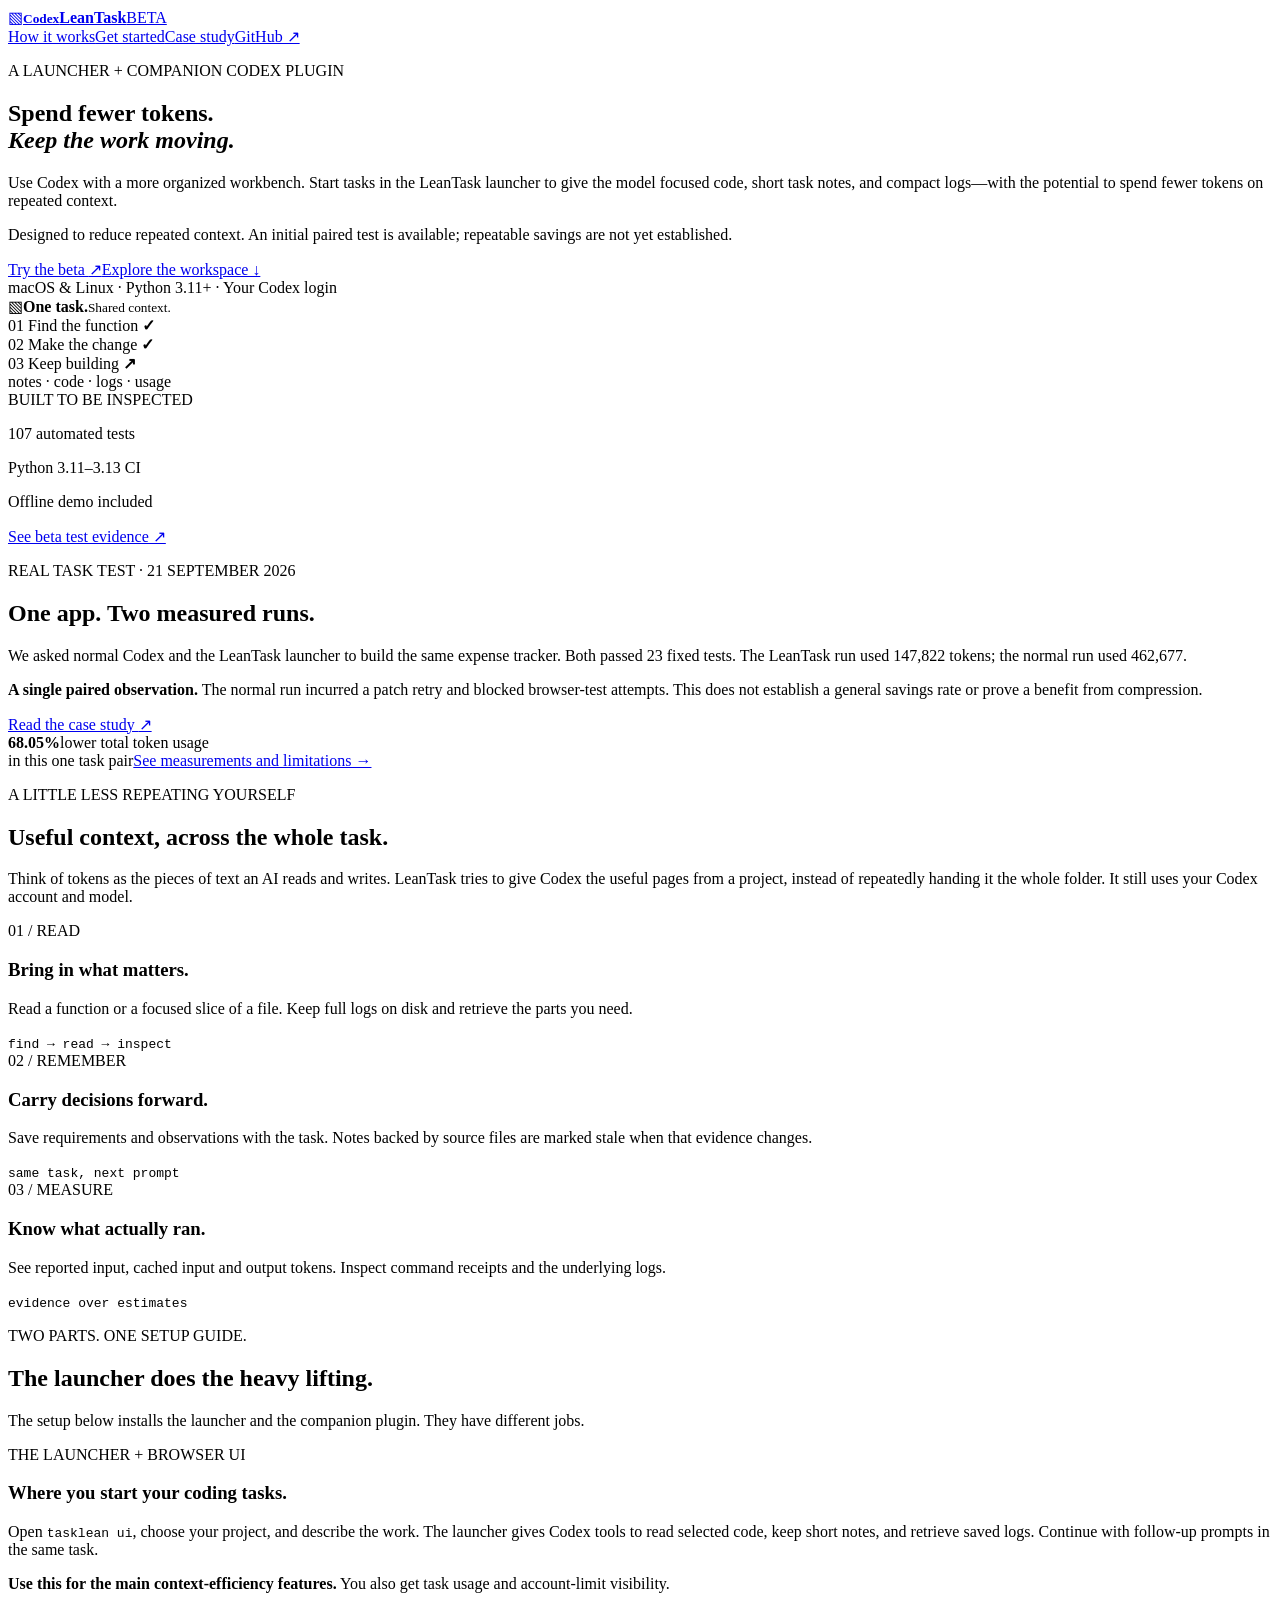
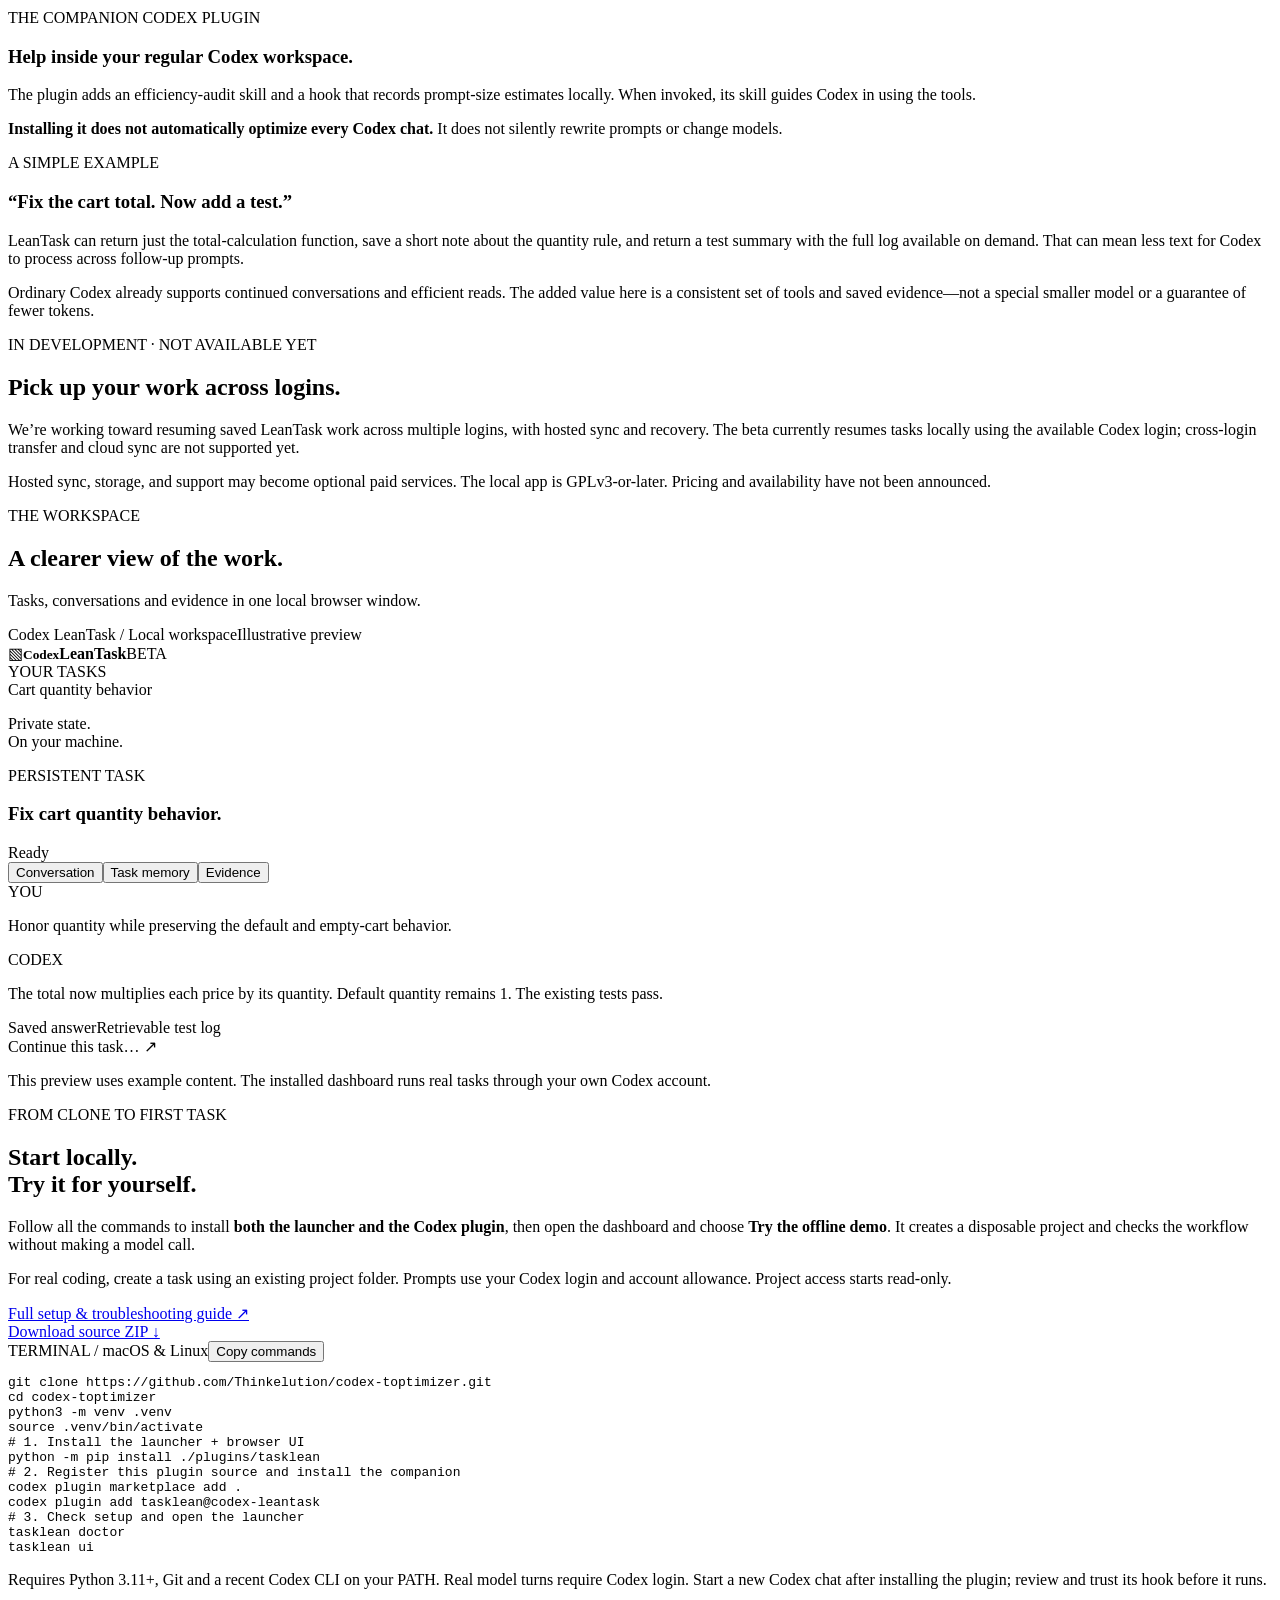
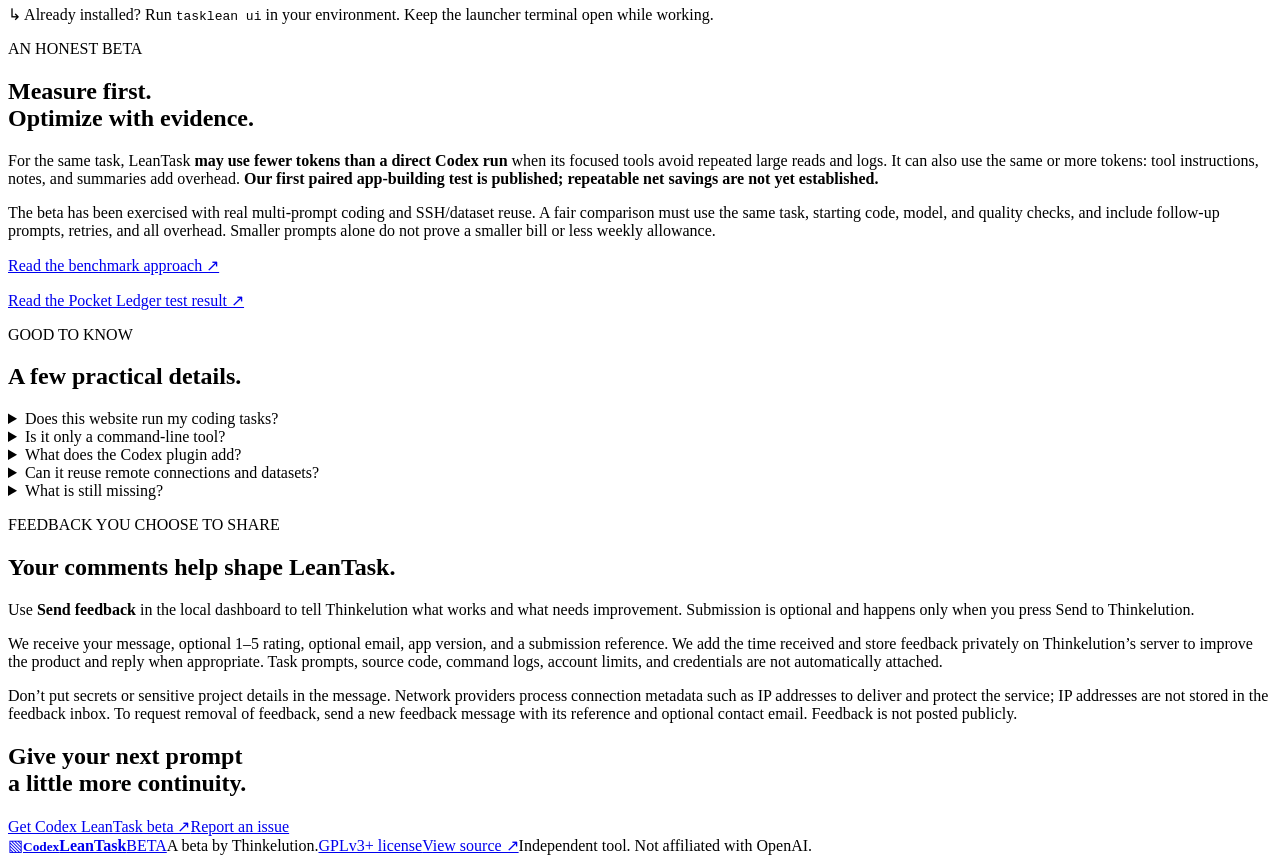
==== commit d6bae92a: "Publish Pocket Ledger app-building benchmark case study" ====
--- a/website/index.html
+++ b/website/index.html
@@ -1,9 +1,10 @@
 <!doctype html>
 <!-- SPDX-License-Identifier: GPL-3.0-or-later -->
-<html lang="en"><head><meta charset="utf-8"><meta name="viewport" content="width=device-width,initial-scale=1"><title>Codex LeanTask — Keep your coding tasks in context</title><meta name="description" content="A local workspace for persistent Codex tasks, focused code reads, reusable notes and measured token usage. Try the Codex LeanTask beta on macOS and Linux."><link rel="canonical" href="https://codex-lean-task.thinkelution.com/"><meta name="theme-color" content="#eef3eb"><link rel="icon" href="/assets/icon.svg" type="image/svg+xml"><link rel="stylesheet" href="/assets/site.css"><script src="/assets/site.js" defer></script></head>
-<body><div class="wrap"><header><a class="brand" href="/" aria-label="Codex LeanTask home"><span class="mark" aria-hidden="true">▧</span><strong class="brand-name"><small>Codex</small>LeanTask</strong><span class="beta">BETA</span></a><nav aria-label="Main navigation"><a href="#how">How it works</a><a href="#start">Get started</a><a href="https://github.com/Thinkelution/codex-toptimizer">GitHub ↗</a></nav></header>
-<main><section class="hero"><div class="hero-copy"><p class="eyebrow"><span class="dot"></span> A LAUNCHER + COMPANION CODEX PLUGIN</p><h1>Spend fewer tokens.<br><em>Keep the work moving.</em></h1><p class="intro">Use Codex with a more organized workbench. Start tasks in the LeanTask launcher to give the model focused code, short task notes, and compact logs—with the potential to spend fewer tokens on repeated context.</p><p class="hero-caveat">Designed to reduce repeated context. Actual token savings vary and are not yet proven.</p><div class="actions"><a class="button primary" href="#start">Try the beta <span>↗</span></a><a class="text-link" href="#preview">Explore the workspace ↓</a></div><div class="platforms">macOS & Linux <span>·</span> Python 3.11+ <span>·</span> Your Codex login</div></div><div class="hero-art" aria-label="Illustration of context retained across three prompts"><div class="orbit orbit-one"></div><div class="orbit orbit-two"></div><div class="core"><span>▧</span><strong>One task.</strong><small>Shared context.</small></div><div class="chip chip-a"><span>01</span> Find the function <b>✓</b></div><div class="chip chip-b"><span>02</span> Make the change <b>✓</b></div><div class="chip chip-c"><span>03</span> Keep building <b>↗</b></div><div class="artifact-tag">notes · code · logs · usage</div></div></section>
+<html lang="en"><head><meta charset="utf-8"><meta name="viewport" content="width=device-width,initial-scale=1"><title>Codex LeanTask — Keep your coding tasks in context</title><meta name="description" content="A local workspace for persistent Codex tasks, focused code reads, reusable notes and measured token usage. Try the Codex LeanTask beta on macOS and Linux."><link rel="canonical" href="https://codex-lean-task.thinkelution.com/"><meta name="theme-color" content="#eef3eb"><link rel="icon" href="/assets/icon.svg" type="image/svg+xml"><link rel="stylesheet" href="/assets/site.css?v=20260921-case-study"><script src="/assets/site.js" defer></script></head>
+<body><div class="wrap"><header><a class="brand" href="/" aria-label="Codex LeanTask home"><span class="mark" aria-hidden="true">▧</span><strong class="brand-name"><small>Codex</small>LeanTask</strong><span class="beta">BETA</span></a><nav aria-label="Main navigation"><a href="#how">How it works</a><a href="#start">Get started</a><a href="/case-studies/pocket-ledger/">Case study</a><a href="https://github.com/Thinkelution/codex-toptimizer">GitHub ↗</a></nav></header>
+<main><section class="hero"><div class="hero-copy"><p class="eyebrow"><span class="dot"></span> A LAUNCHER + COMPANION CODEX PLUGIN</p><h1>Spend fewer tokens.<br><em>Keep the work moving.</em></h1><p class="intro">Use Codex with a more organized workbench. Start tasks in the LeanTask launcher to give the model focused code, short task notes, and compact logs—with the potential to spend fewer tokens on repeated context.</p><p class="hero-caveat">Designed to reduce repeated context. An initial paired test is available; repeatable savings are not yet established.</p><div class="actions"><a class="button primary" href="#start">Try the beta <span>↗</span></a><a class="text-link" href="#preview">Explore the workspace ↓</a></div><div class="platforms">macOS & Linux <span>·</span> Python 3.11+ <span>·</span> Your Codex login</div></div><div class="hero-art" aria-label="Illustration of context retained across three prompts"><div class="orbit orbit-one"></div><div class="orbit orbit-two"></div><div class="core"><span>▧</span><strong>One task.</strong><small>Shared context.</small></div><div class="chip chip-a"><span>01</span> Find the function <b>✓</b></div><div class="chip chip-b"><span>02</span> Make the change <b>✓</b></div><div class="chip chip-c"><span>03</span> Keep building <b>↗</b></div><div class="artifact-tag">notes · code · logs · usage</div></div></section>
 <div class="proof"><span>BUILT TO BE INSPECTED</span><p>107 automated tests</p><p>Python 3.11–3.13 CI</p><p>Offline demo included</p><a href="https://github.com/Thinkelution/codex-toptimizer/blob/main/plugins/tasklean/docs/beta-ui-smoke-2026-09-21.json">See beta test evidence ↗</a></div>
+<section class="case-feature" aria-labelledby="case-feature-title"><div><p class="eyebrow">REAL TASK TEST · 21 SEPTEMBER 2026</p><h2 id="case-feature-title">One app. Two measured runs.</h2><p>We asked normal Codex and the LeanTask launcher to build the same expense tracker. Both passed 23 fixed tests. The LeanTask run used 147,822 tokens; the normal run used 462,677.</p><p class="case-feature-note"><strong>A single paired observation.</strong> The normal run incurred a patch retry and blocked browser-test attempts. This does not establish a general savings rate or prove a benefit from compression.</p><a class="button" href="/case-studies/pocket-ledger/">Read the case study <span>↗</span></a></div><div class="case-feature-result"><strong>68.05%</strong><span>lower total token usage<br>in this one task pair</span><a href="/case-studies/pocket-ledger/#measurements">See measurements and limitations →</a></div></section>
 <section id="how" class="section"><div class="section-title"><p class="eyebrow">A LITTLE LESS REPEATING YOURSELF</p><h2>Useful context, across the whole task.</h2><p>Think of tokens as the pieces of text an AI reads and writes. LeanTask tries to give Codex the useful pages from a project, instead of repeatedly handing it the whole folder. It still uses your Codex account and model.</p></div><div class="cards"><article><span class="number">01 / READ</span><h3>Bring in what matters.</h3><p>Read a function or a focused slice of a file. Keep full logs on disk and retrieve the parts you need.</p><code>find → read → inspect</code></article><article><span class="number">02 / REMEMBER</span><h3>Carry decisions forward.</h3><p>Save requirements and observations with the task. Notes backed by source files are marked stale when that evidence changes.</p><code>same task, next prompt</code></article><article><span class="number">03 / MEASURE</span><h3>Know what actually ran.</h3><p>See reported input, cached input and output tokens. Inspect command receipts and the underlying logs.</p><code>evidence over estimates</code></article></div></section>
 <section id="included" class="section explain"><div class="section-title"><p class="eyebrow">TWO PARTS. ONE SETUP GUIDE.</p><h2>The launcher does the heavy lifting.</h2><p>The setup below installs the launcher and the companion plugin. They have different jobs.</p></div><div class="included-grid"><article><span class="number">THE LAUNCHER + BROWSER UI</span><h3>Where you start your coding tasks.</h3><p>Open <code>tasklean ui</code>, choose your project, and describe the work. The launcher gives Codex tools to read selected code, keep short notes, and retrieve saved logs. Continue with follow-up prompts in the same task.</p><p><strong>Use this for the main context-efficiency features.</strong> You also get task usage and account-limit visibility.</p></article><article><span class="number">THE COMPANION CODEX PLUGIN</span><h3>Help inside your regular Codex workspace.</h3><p>The plugin adds an efficiency-audit skill and a hook that records prompt-size estimates locally. When invoked, its skill guides Codex in using the tools.</p><p><strong>Installing it does not automatically optimize every Codex chat.</strong> It does not silently rewrite prompts or change models.</p></article></div><div class="plain-example"><span class="eyebrow">A SIMPLE EXAMPLE</span><h3>“Fix the cart total. Now add a test.”</h3><p>LeanTask can return just the total-calculation function, save a short note about the quantity rule, and return a test summary with the full log available on demand. That can mean less text for Codex to process across follow-up prompts.</p><p>Ordinary Codex already supports continued conversations and efficient reads. The added value here is a consistent set of tools and saved evidence—not a special smaller model or a guarantee of fewer tokens.</p></div></section>
 <section id="roadmap" class="section roadmap"><div class="section-title"><p class="eyebrow">IN DEVELOPMENT · NOT AVAILABLE YET</p><h2>Pick up your work across logins.</h2><p>We’re working toward resuming saved LeanTask work across multiple logins, with hosted sync and recovery. The beta currently resumes tasks locally using the available Codex login; cross-login transfer and cloud sync are not supported yet.</p><p>Hosted sync, storage, and support may become optional paid services. The local app is GPLv3-or-later. Pricing and availability have not been announced.</p></div></section>
@@ -20,7 +21,7 @@
 # 3. Check setup and open the launcher
 tasklean doctor
 tasklean ui</code></pre><p>Requires Python 3.11+, Git and a recent Codex CLI on your PATH. Real model turns require Codex login. Start a new Codex chat after installing the plugin; review and trust its hook before it runs.</p><div class="install-note"><span>↳</span> Already installed? Run <code>tasklean ui</code> in your environment. Keep the launcher terminal open while working.</div><span id="copy-status" role="status" aria-live="polite"></span></div></section>
-<section class="section limits"><div><p class="eyebrow">AN HONEST BETA</p><h2>Measure first.<br>Optimize with evidence.</h2></div><div><p>For the same task, LeanTask <strong>may use fewer tokens than a direct Codex run</strong> when its focused tools avoid repeated large reads and logs. It can also use the same or more tokens: tool instructions, notes, and summaries add overhead. <strong>We have not yet proven net savings in a controlled comparison.</strong></p><p>The beta has been exercised with real multi-prompt coding and SSH/dataset reuse. A fair comparison must use the same task, starting code, model, and quality checks, and include follow-up prompts, retries, and all overhead. Smaller prompts alone do not prove a smaller bill or less weekly allowance.</p><a class="text-link" href="https://github.com/Thinkelution/codex-toptimizer/blob/main/plugins/tasklean/docs/benchmark.md">Read the benchmark approach ↗</a></div></section>
+<section class="section limits"><div><p class="eyebrow">AN HONEST BETA</p><h2>Measure first.<br>Optimize with evidence.</h2></div><div><p>For the same task, LeanTask <strong>may use fewer tokens than a direct Codex run</strong> when its focused tools avoid repeated large reads and logs. It can also use the same or more tokens: tool instructions, notes, and summaries add overhead. <strong>Our first paired app-building test is published; repeatable net savings are not yet established.</strong></p><p>The beta has been exercised with real multi-prompt coding and SSH/dataset reuse. A fair comparison must use the same task, starting code, model, and quality checks, and include follow-up prompts, retries, and all overhead. Smaller prompts alone do not prove a smaller bill or less weekly allowance.</p><a class="text-link" href="https://github.com/Thinkelution/codex-toptimizer/blob/main/plugins/tasklean/docs/benchmark.md">Read the benchmark approach ↗</a><p><a class="text-link" href="/case-studies/pocket-ledger/">Read the Pocket Ledger test result ↗</a></p></div></section>
 <section class="section faq"><div class="section-title"><p class="eyebrow">GOOD TO KNOW</p><h2>A few practical details.</h2></div><details><summary>Does this website run my coding tasks?</summary><p>No. This is the public setup site. The dashboard runs on your own machine, binds to a local address and uses your existing Codex configuration. Your task files are not uploaded to this website. Codex receives the information used in model calls you launch.</p></details><details><summary>Is it only a command-line tool?</summary><p>No. Start with <code>tasklean ui</code> to use the browser dashboard. The CLI and chat loop remain available for terminal workflows, and existing task folders can be imported into the UI.</p></details><details><summary>What does the Codex plugin add?</summary><p>The setup guide installs both components. The launcher supplies the main source and memory tools for tasks you start through it. The companion plugin adds an audit skill and passive prompt-size metrics in ordinary Codex. The launcher can also run on its own; pip alone does not install or enable the Codex plugin.</p></details><details><summary>Can it reuse remote connections and datasets?</summary><p>The CLI supports task-scoped SSH connection reuse and a separate remote dataset worker. This keeps parsed data available for repeated queries. It does not put entire datasets into model context or preserve arbitrary shell variables. <a href="https://github.com/Thinkelution/codex-toptimizer/blob/main/plugins/tasklean/docs/sessions.md">Read the session guide.</a></p></details><details><summary>What is still missing?</summary><p>This beta targets macOS and Linux. Exact symbol reads currently support Python; other languages use line reads. The dashboard shows running status and completed results, with no live event stream or cancel button yet. Cross-login resume, cloud sync, hosted team accounts, automatic model routing, billing and automatic test skipping are not implemented.</p></details></section>
 <section id="feedback-privacy" class="section feedback-privacy"><div class="section-title"><p class="eyebrow">FEEDBACK YOU CHOOSE TO SHARE</p><h2>Your comments help shape LeanTask.</h2><p>Use <strong>Send feedback</strong> in the local dashboard to tell Thinkelution what works and what needs improvement. Submission is optional and happens only when you press Send to Thinkelution.</p><p>We receive your message, optional 1–5 rating, optional email, app version, and a submission reference. We add the time received and store feedback privately on Thinkelution’s server to improve the product and reply when appropriate. Task prompts, source code, command logs, account limits, and credentials are not automatically attached.</p><p>Don’t put secrets or sensitive project details in the message. Network providers process connection metadata such as IP addresses to deliver and protect the service; IP addresses are not stored in the feedback inbox. To request removal of feedback, send a new feedback message with its reference and optional contact email. Feedback is not posted publicly.</p></div></section>
 <section class="closing"><h2>Give your next prompt<br>a little more continuity.</h2><a class="button primary" href="#start">Get Codex LeanTask beta ↗</a><a class="text-link" href="https://github.com/Thinkelution/codex-toptimizer/issues">Report an issue</a></section></main><footer><a class="brand" href="/" aria-label="Codex LeanTask home"><span class="mark" aria-hidden="true">▧</span><strong class="brand-name"><small>Codex</small>LeanTask</strong><span class="beta">BETA</span></a><span>A beta by Thinkelution.</span><a href="https://github.com/Thinkelution/codex-toptimizer/blob/main/LICENSE">GPLv3+ license</a><a href="https://github.com/Thinkelution/codex-toptimizer">View source ↗</a><span>Independent tool. Not affiliated with OpenAI.</span></footer></div></body></html>
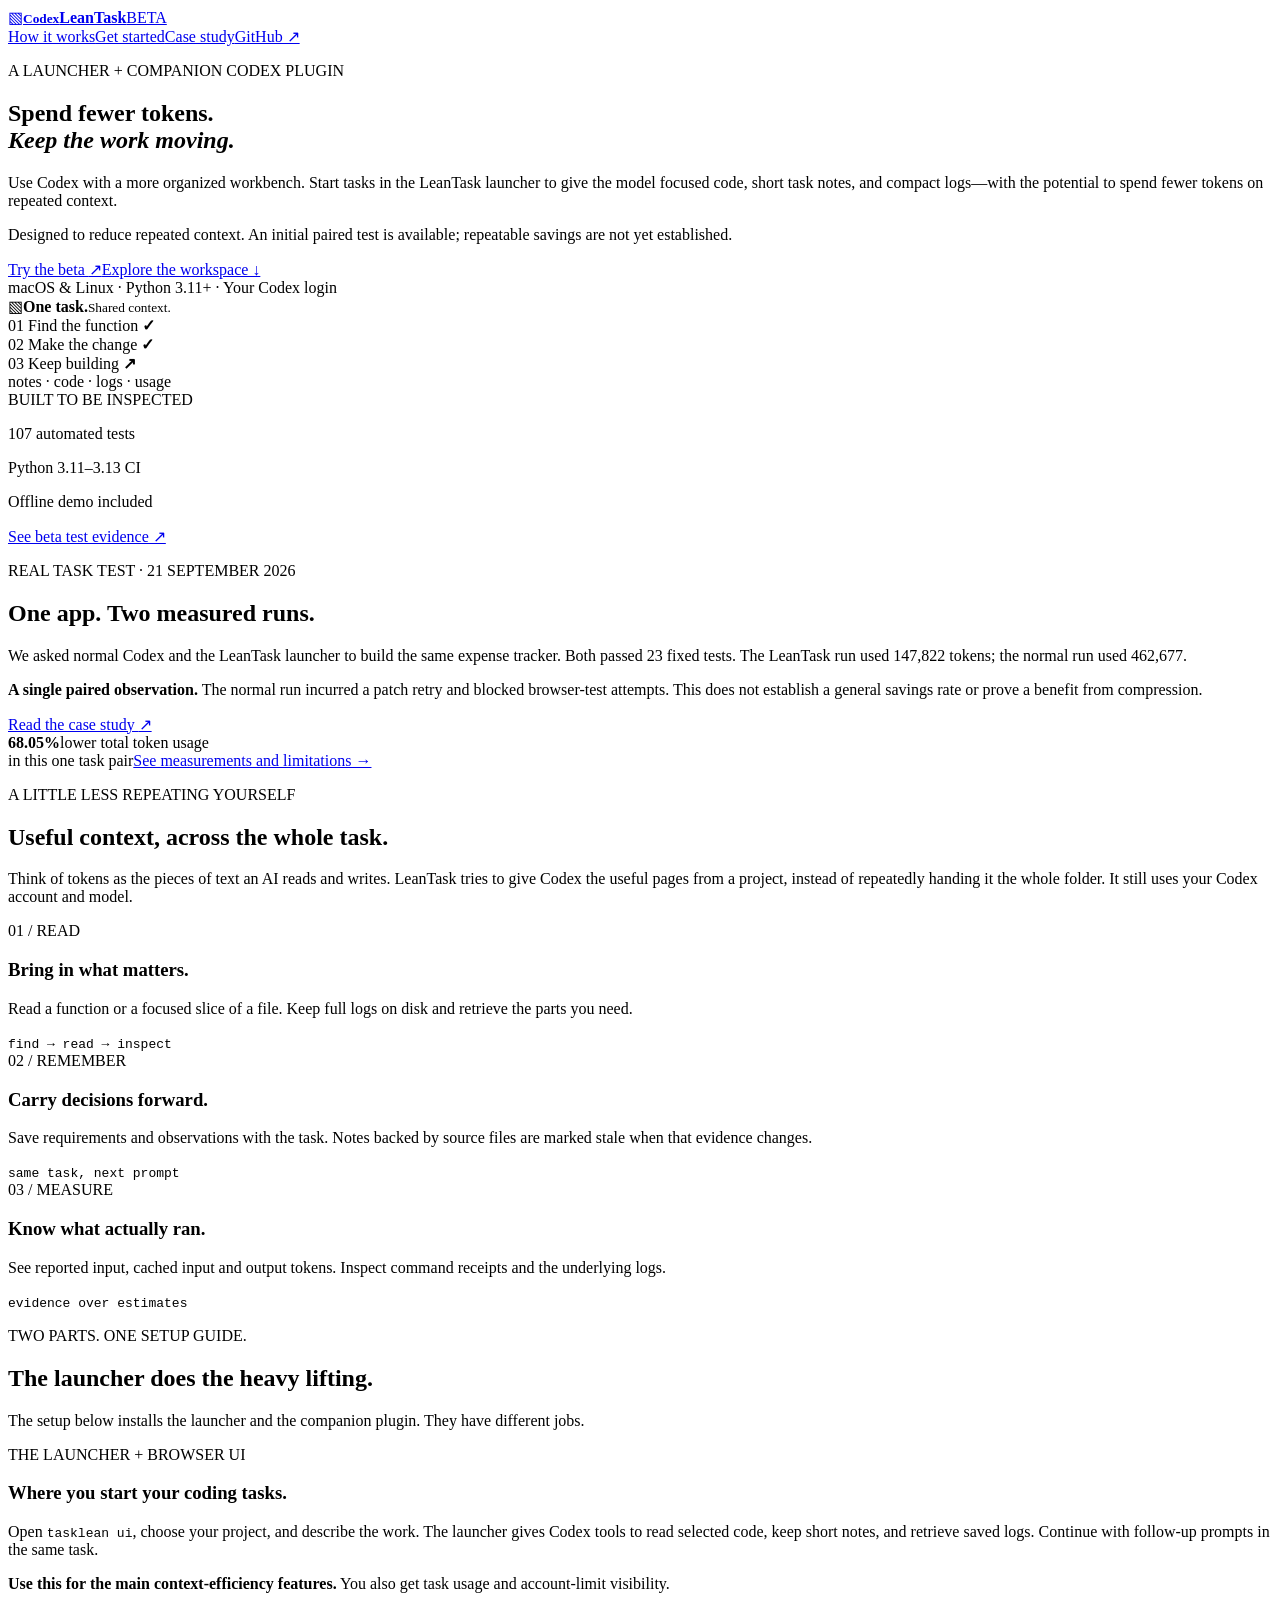
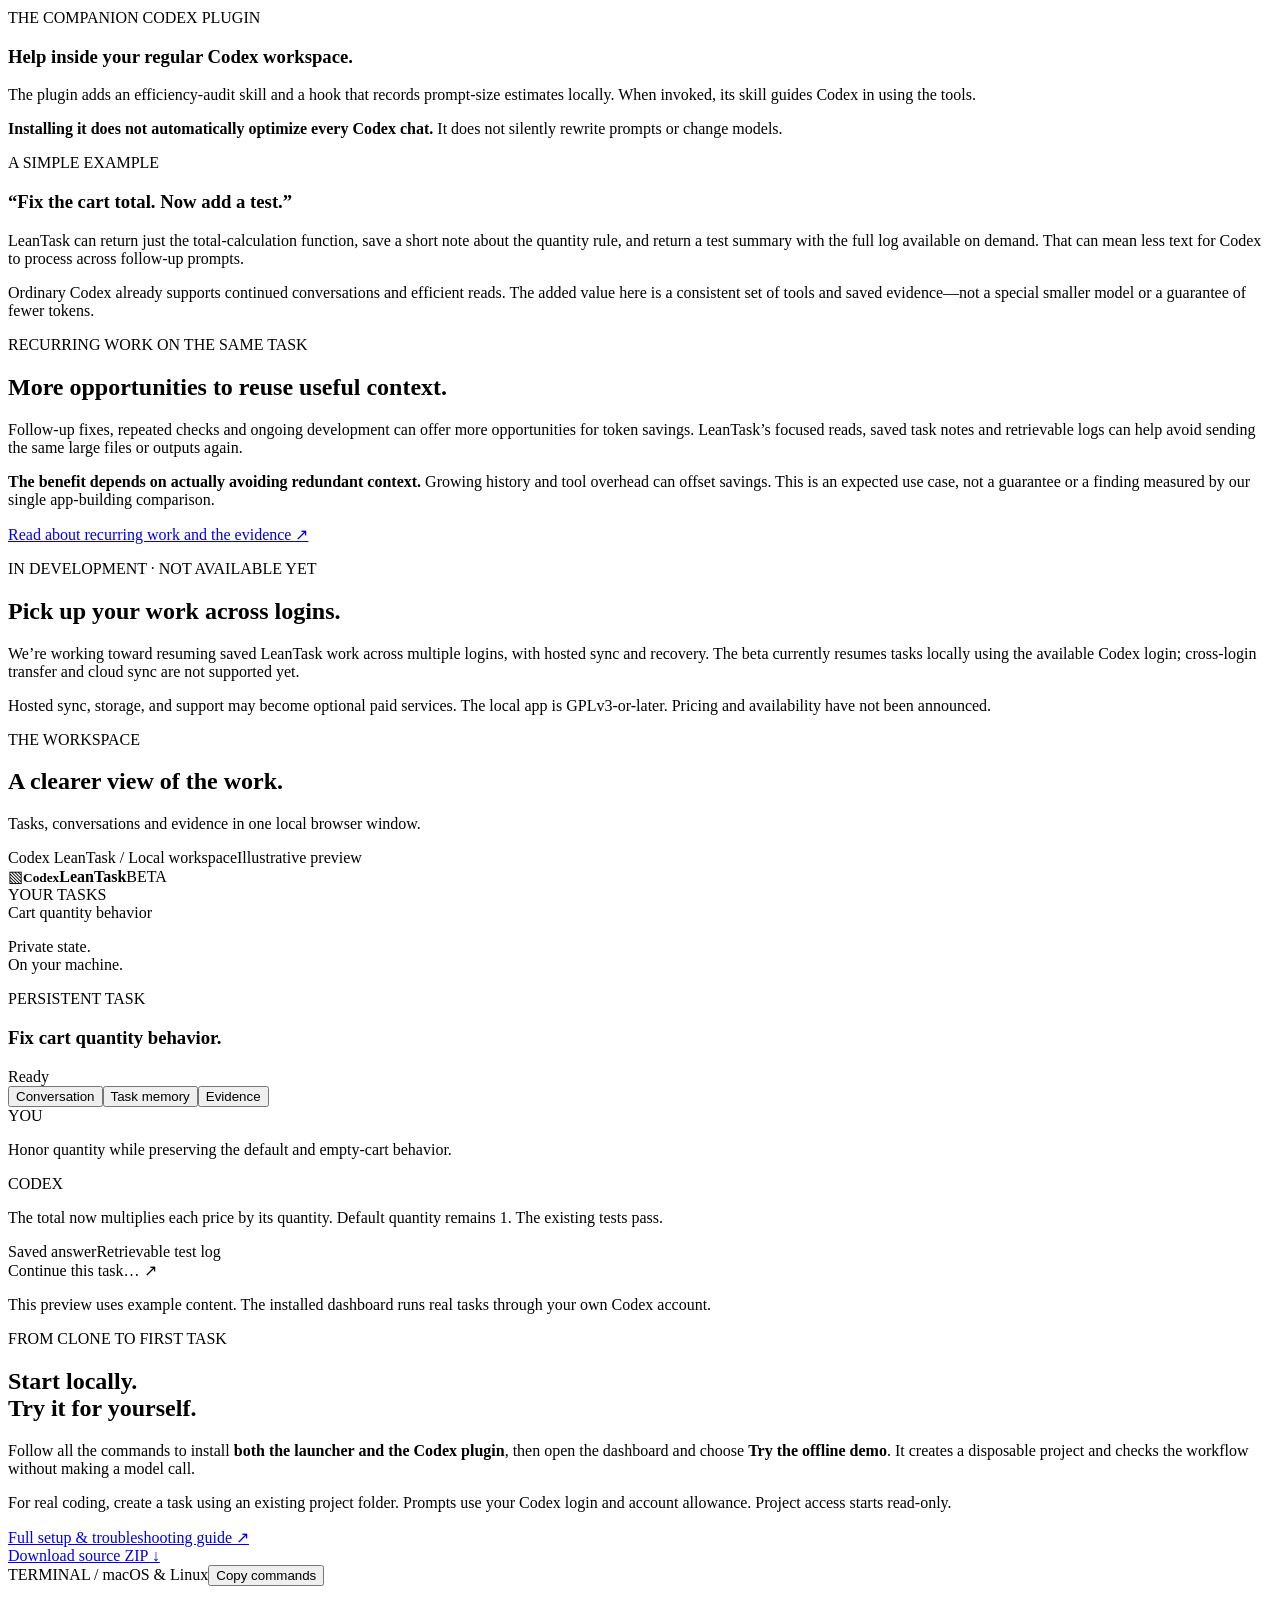
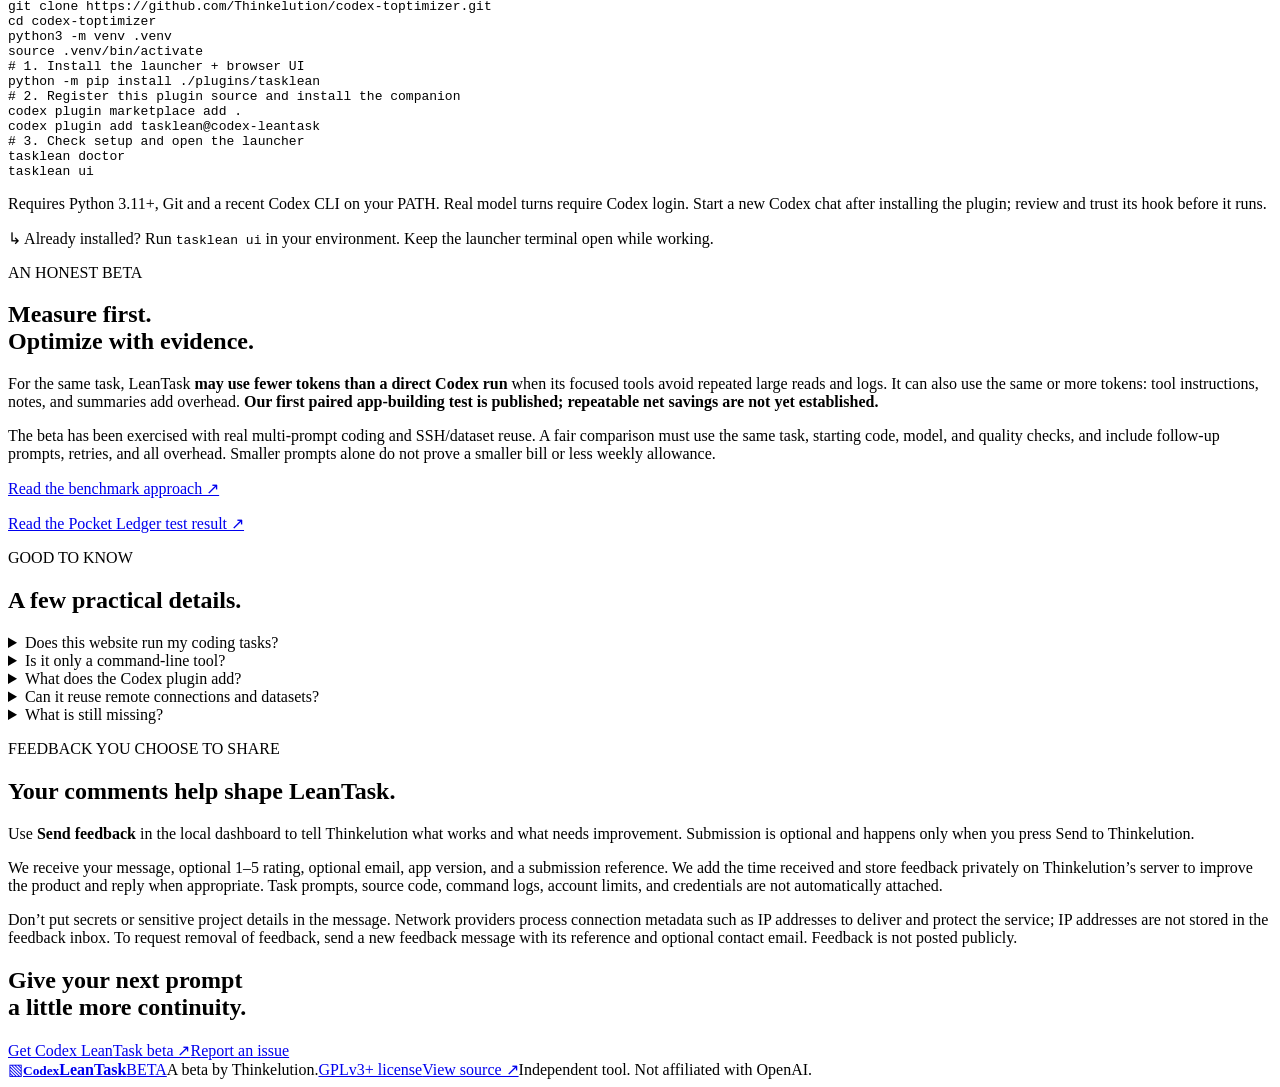
==== commit fdcb6573: "Document retry-adjusted usage and recurring task savings potential" ====
--- a/website/index.html
+++ b/website/index.html
@@ -7,6 +7,7 @@
 <section class="case-feature" aria-labelledby="case-feature-title"><div><p class="eyebrow">REAL TASK TEST · 21 SEPTEMBER 2026</p><h2 id="case-feature-title">One app. Two measured runs.</h2><p>We asked normal Codex and the LeanTask launcher to build the same expense tracker. Both passed 23 fixed tests. The LeanTask run used 147,822 tokens; the normal run used 462,677.</p><p class="case-feature-note"><strong>A single paired observation.</strong> The normal run incurred a patch retry and blocked browser-test attempts. This does not establish a general savings rate or prove a benefit from compression.</p><a class="button" href="/case-studies/pocket-ledger/">Read the case study <span>↗</span></a></div><div class="case-feature-result"><strong>68.05%</strong><span>lower total token usage<br>in this one task pair</span><a href="/case-studies/pocket-ledger/#measurements">See measurements and limitations →</a></div></section>
 <section id="how" class="section"><div class="section-title"><p class="eyebrow">A LITTLE LESS REPEATING YOURSELF</p><h2>Useful context, across the whole task.</h2><p>Think of tokens as the pieces of text an AI reads and writes. LeanTask tries to give Codex the useful pages from a project, instead of repeatedly handing it the whole folder. It still uses your Codex account and model.</p></div><div class="cards"><article><span class="number">01 / READ</span><h3>Bring in what matters.</h3><p>Read a function or a focused slice of a file. Keep full logs on disk and retrieve the parts you need.</p><code>find → read → inspect</code></article><article><span class="number">02 / REMEMBER</span><h3>Carry decisions forward.</h3><p>Save requirements and observations with the task. Notes backed by source files are marked stale when that evidence changes.</p><code>same task, next prompt</code></article><article><span class="number">03 / MEASURE</span><h3>Know what actually ran.</h3><p>See reported input, cached input and output tokens. Inspect command receipts and the underlying logs.</p><code>evidence over estimates</code></article></div></section>
 <section id="included" class="section explain"><div class="section-title"><p class="eyebrow">TWO PARTS. ONE SETUP GUIDE.</p><h2>The launcher does the heavy lifting.</h2><p>The setup below installs the launcher and the companion plugin. They have different jobs.</p></div><div class="included-grid"><article><span class="number">THE LAUNCHER + BROWSER UI</span><h3>Where you start your coding tasks.</h3><p>Open <code>tasklean ui</code>, choose your project, and describe the work. The launcher gives Codex tools to read selected code, keep short notes, and retrieve saved logs. Continue with follow-up prompts in the same task.</p><p><strong>Use this for the main context-efficiency features.</strong> You also get task usage and account-limit visibility.</p></article><article><span class="number">THE COMPANION CODEX PLUGIN</span><h3>Help inside your regular Codex workspace.</h3><p>The plugin adds an efficiency-audit skill and a hook that records prompt-size estimates locally. When invoked, its skill guides Codex in using the tools.</p><p><strong>Installing it does not automatically optimize every Codex chat.</strong> It does not silently rewrite prompts or change models.</p></article></div><div class="plain-example"><span class="eyebrow">A SIMPLE EXAMPLE</span><h3>“Fix the cart total. Now add a test.”</h3><p>LeanTask can return just the total-calculation function, save a short note about the quantity rule, and return a test summary with the full log available on demand. That can mean less text for Codex to process across follow-up prompts.</p><p>Ordinary Codex already supports continued conversations and efficient reads. The added value here is a consistent set of tools and saved evidence—not a special smaller model or a guarantee of fewer tokens.</p></div></section>
+<section id="recurring-work" class="section explain"><div class="section-title"><p class="eyebrow">RECURRING WORK ON THE SAME TASK</p><h2>More opportunities to reuse useful context.</h2><p>Follow-up fixes, repeated checks and ongoing development can offer more opportunities for token savings. LeanTask’s focused reads, saved task notes and retrievable logs can help avoid sending the same large files or outputs again.</p><p><strong>The benefit depends on actually avoiding redundant context.</strong> Growing history and tool overhead can offset savings. This is an expected use case, not a guarantee or a finding measured by our single app-building comparison.</p><a class="text-link" href="/case-studies/pocket-ledger/#recurring-work">Read about recurring work and the evidence ↗</a></div></section>
 <section id="roadmap" class="section roadmap"><div class="section-title"><p class="eyebrow">IN DEVELOPMENT · NOT AVAILABLE YET</p><h2>Pick up your work across logins.</h2><p>We’re working toward resuming saved LeanTask work across multiple logins, with hosted sync and recovery. The beta currently resumes tasks locally using the available Codex login; cross-login transfer and cloud sync are not supported yet.</p><p>Hosted sync, storage, and support may become optional paid services. The local app is GPLv3-or-later. Pricing and availability have not been announced.</p></div></section>
 <section id="preview" class="section preview-section"><div class="section-title"><p class="eyebrow">THE WORKSPACE</p><h2>A clearer view of the work.</h2><p>Tasks, conversations and evidence in one local browser window.</p></div><div class="preview"><div class="preview-bar"><div class="traffic"><i></i><i></i><i></i></div><span>Codex LeanTask / Local workspace</span><span class="badge">Illustrative preview</span></div><div class="preview-body"><aside><div class="brand brand-preview"><span class="mark" aria-hidden="true">▧</span><strong class="brand-name"><small>Codex</small>LeanTask</strong><span class="beta">BETA</span></div><span class="side-label">YOUR TASKS</span><div class="sample-task">Cart quantity behavior</div><p>Private state.<br>On your machine.</p></aside><div class="sample-content"><div class="sample-head"><div><p class="eyebrow">PERSISTENT TASK</p><h3>Fix cart quantity behavior.</h3></div><span class="badge">Ready</span></div><div class="sample-tabs" role="tablist" aria-label="Preview panels"><button role="tab" aria-selected="true" aria-controls="panel-conversation" id="tab-conversation" data-panel="conversation">Conversation</button><button role="tab" aria-selected="false" aria-controls="panel-memory" id="tab-memory" data-panel="memory">Task memory</button><button role="tab" aria-selected="false" aria-controls="panel-evidence" id="tab-evidence" data-panel="evidence">Evidence</button></div><div id="panel-conversation" role="tabpanel" aria-labelledby="tab-conversation" class="sample-panel"><span class="message-label">YOU</span><p>Honor quantity while preserving the default and empty-cart behavior.</p><div class="answer"><span class="message-label">CODEX</span><p>The total now multiplies each price by its quantity. Default quantity remains 1. The existing tests pass.</p><span class="mini-chip">Saved answer</span><span class="mini-chip">Retrievable test log</span></div><div class="fake-input">Continue this task… <span>↗</span></div></div><div id="panel-memory" role="tabpanel" aria-labelledby="tab-memory" class="sample-panel" hidden><span class="message-label">REQUIREMENT</span><h4>Preserve the public API.</h4><p>Quantity defaults to 1. An empty cart returns 0.</p><div class="answer"><span class="message-label">SOURCE-BACKED OBSERVATION</span><p>The calculation multiplies unit price by quantity. If the source changes, this note is marked stale.</p><span class="mini-chip">cart.py</span></div></div><div id="panel-evidence" role="tabpanel" aria-labelledby="tab-evidence" class="sample-panel" hidden><span class="message-label">COMMAND RECEIPT</span><h4>Test run completed.</h4><p>Inspect the exit status, a compact summary, and the saved command output.</p><div class="answer"><span class="message-label">USAGE</span><p>The real dashboard displays reported tokens after a model turn. Cached input is included within input, not counted twice.</p><span class="mini-chip">No savings claim inferred</span></div></div></div></div></div><p class="caption">This preview uses example content. The installed dashboard runs real tasks through your own Codex account.</p></section>
 <section id="start" class="section start"><div><p class="eyebrow">FROM CLONE TO FIRST TASK</p><h2>Start locally.<br>Try it for yourself.</h2><p>Follow all the commands to install <strong>both the launcher and the Codex plugin</strong>, then open the dashboard and choose <strong>Try the offline demo</strong>. It creates a disposable project and checks the workflow without making a model call.</p><p>For real coding, create a task using an existing project folder. Prompts use your Codex login and account allowance. Project access starts read-only.</p><a class="text-link" href="https://github.com/Thinkelution/codex-toptimizer/blob/main/plugins/tasklean/docs/beta.md">Full setup & troubleshooting guide ↗</a><div class="download"><a class="button" href="https://github.com/Thinkelution/codex-toptimizer/archive/refs/heads/main.zip">Download source ZIP ↓</a></div></div><div class="install-card"><div class="install-title"><span>TERMINAL / macOS & Linux</span><button id="copy" aria-label="Copy installation commands">Copy commands</button></div><pre><code id="commands">git clone https://github.com/Thinkelution/codex-toptimizer.git
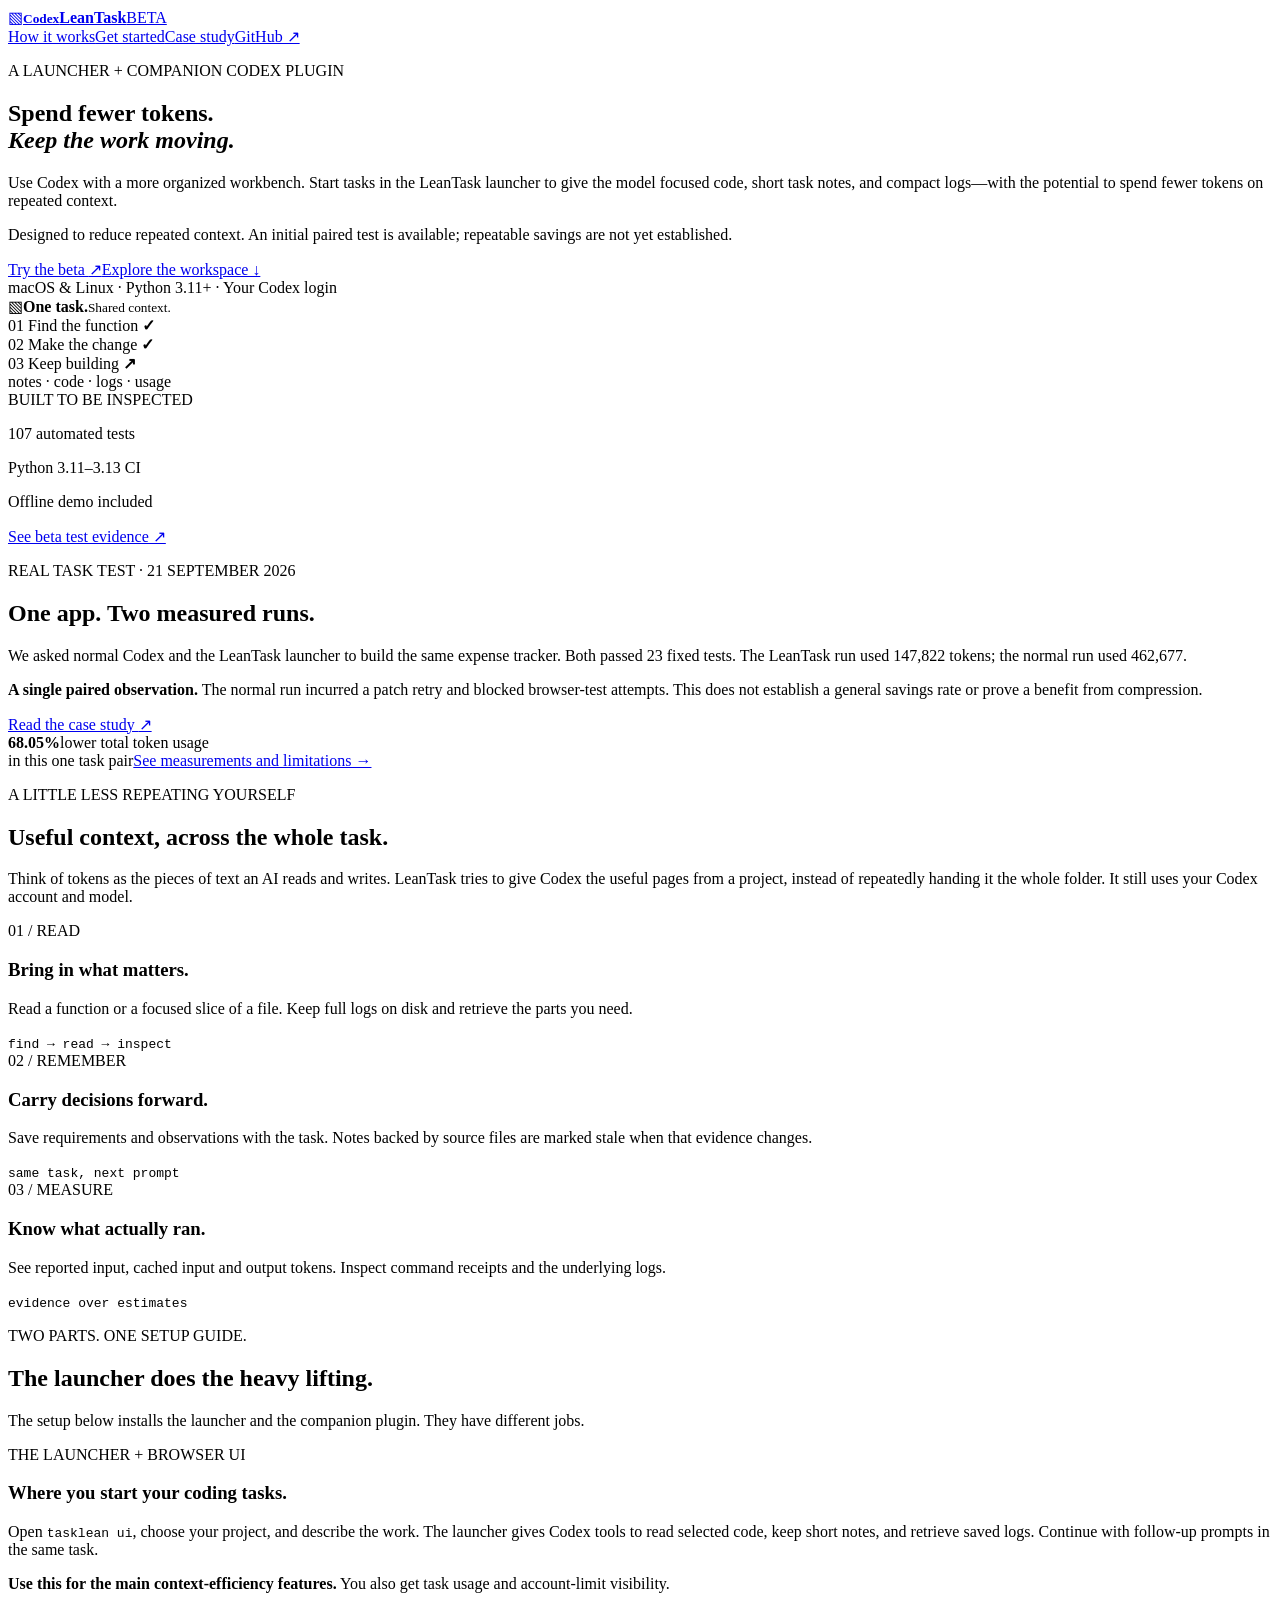
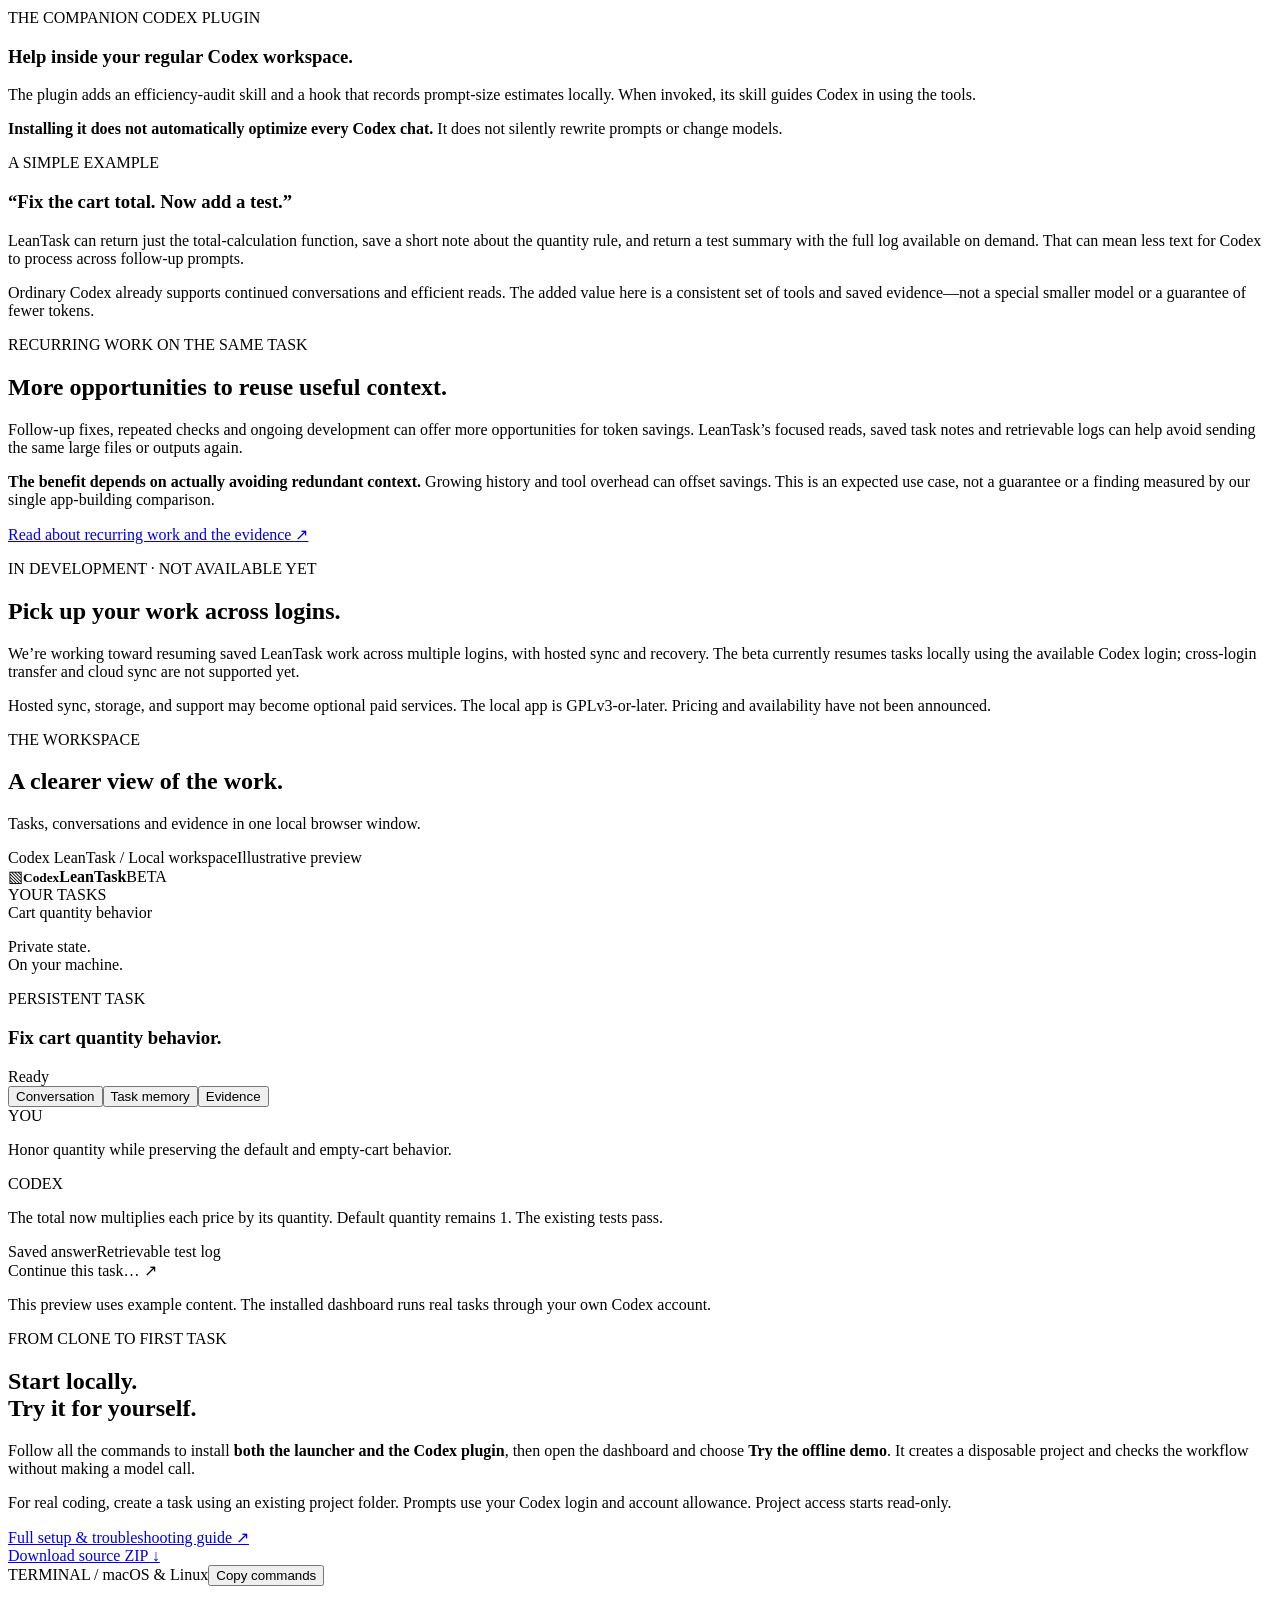
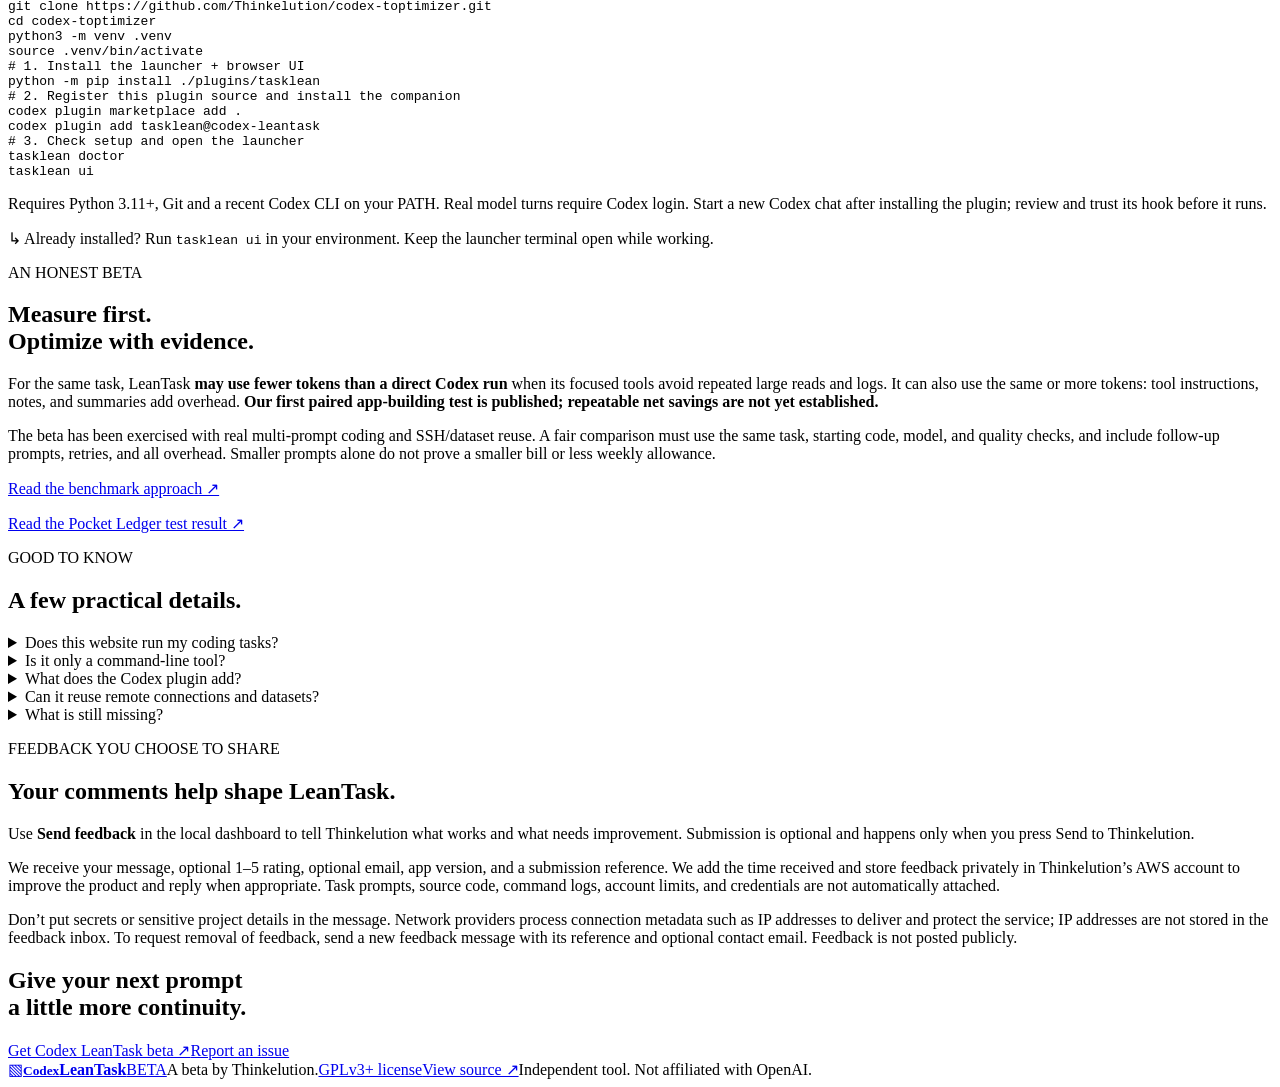
==== commit f83077b2: "Host the website on GitHub Pages and send feedback to feedback.thinkelution.com The site moves off t" ====
--- a/website/index.html
+++ b/website/index.html
@@ -1,6 +1,6 @@
 <!doctype html>
 <!-- SPDX-License-Identifier: GPL-3.0-or-later -->
-<html lang="en"><head><meta charset="utf-8"><meta name="viewport" content="width=device-width,initial-scale=1"><title>Codex LeanTask — Keep your coding tasks in context</title><meta name="description" content="A local workspace for persistent Codex tasks, focused code reads, reusable notes and measured token usage. Try the Codex LeanTask beta on macOS and Linux."><link rel="canonical" href="https://codex-lean-task.thinkelution.com/"><meta name="theme-color" content="#eef3eb"><link rel="icon" href="/assets/icon.svg" type="image/svg+xml"><link rel="stylesheet" href="/assets/site.css?v=20260921-case-study"><script src="/assets/site.js" defer></script></head>
+<html lang="en"><head><meta charset="utf-8"><meta http-equiv="Content-Security-Policy" content="default-src 'self'; script-src 'self'; style-src 'self'; img-src 'self'; connect-src 'none'; base-uri 'none'; form-action 'none'"><meta name="referrer" content="strict-origin-when-cross-origin"><meta name="viewport" content="width=device-width,initial-scale=1"><title>Codex LeanTask — Keep your coding tasks in context</title><meta name="description" content="A local workspace for persistent Codex tasks, focused code reads, reusable notes and measured token usage. Try the Codex LeanTask beta on macOS and Linux."><link rel="canonical" href="https://codex-lean-task.thinkelution.com/"><meta name="theme-color" content="#eef3eb"><link rel="icon" href="/assets/icon.svg" type="image/svg+xml"><link rel="stylesheet" href="/assets/site.css?v=20260921-case-study"><script src="/assets/site.js" defer></script></head>
 <body><div class="wrap"><header><a class="brand" href="/" aria-label="Codex LeanTask home"><span class="mark" aria-hidden="true">▧</span><strong class="brand-name"><small>Codex</small>LeanTask</strong><span class="beta">BETA</span></a><nav aria-label="Main navigation"><a href="#how">How it works</a><a href="#start">Get started</a><a href="/case-studies/pocket-ledger/">Case study</a><a href="https://github.com/Thinkelution/codex-toptimizer">GitHub ↗</a></nav></header>
 <main><section class="hero"><div class="hero-copy"><p class="eyebrow"><span class="dot"></span> A LAUNCHER + COMPANION CODEX PLUGIN</p><h1>Spend fewer tokens.<br><em>Keep the work moving.</em></h1><p class="intro">Use Codex with a more organized workbench. Start tasks in the LeanTask launcher to give the model focused code, short task notes, and compact logs—with the potential to spend fewer tokens on repeated context.</p><p class="hero-caveat">Designed to reduce repeated context. An initial paired test is available; repeatable savings are not yet established.</p><div class="actions"><a class="button primary" href="#start">Try the beta <span>↗</span></a><a class="text-link" href="#preview">Explore the workspace ↓</a></div><div class="platforms">macOS & Linux <span>·</span> Python 3.11+ <span>·</span> Your Codex login</div></div><div class="hero-art" aria-label="Illustration of context retained across three prompts"><div class="orbit orbit-one"></div><div class="orbit orbit-two"></div><div class="core"><span>▧</span><strong>One task.</strong><small>Shared context.</small></div><div class="chip chip-a"><span>01</span> Find the function <b>✓</b></div><div class="chip chip-b"><span>02</span> Make the change <b>✓</b></div><div class="chip chip-c"><span>03</span> Keep building <b>↗</b></div><div class="artifact-tag">notes · code · logs · usage</div></div></section>
 <div class="proof"><span>BUILT TO BE INSPECTED</span><p>107 automated tests</p><p>Python 3.11–3.13 CI</p><p>Offline demo included</p><a href="https://github.com/Thinkelution/codex-toptimizer/blob/main/plugins/tasklean/docs/beta-ui-smoke-2026-09-21.json">See beta test evidence ↗</a></div>
@@ -24,5 +24,5 @@
 tasklean ui</code></pre><p>Requires Python 3.11+, Git and a recent Codex CLI on your PATH. Real model turns require Codex login. Start a new Codex chat after installing the plugin; review and trust its hook before it runs.</p><div class="install-note"><span>↳</span> Already installed? Run <code>tasklean ui</code> in your environment. Keep the launcher terminal open while working.</div><span id="copy-status" role="status" aria-live="polite"></span></div></section>
 <section class="section limits"><div><p class="eyebrow">AN HONEST BETA</p><h2>Measure first.<br>Optimize with evidence.</h2></div><div><p>For the same task, LeanTask <strong>may use fewer tokens than a direct Codex run</strong> when its focused tools avoid repeated large reads and logs. It can also use the same or more tokens: tool instructions, notes, and summaries add overhead. <strong>Our first paired app-building test is published; repeatable net savings are not yet established.</strong></p><p>The beta has been exercised with real multi-prompt coding and SSH/dataset reuse. A fair comparison must use the same task, starting code, model, and quality checks, and include follow-up prompts, retries, and all overhead. Smaller prompts alone do not prove a smaller bill or less weekly allowance.</p><a class="text-link" href="https://github.com/Thinkelution/codex-toptimizer/blob/main/plugins/tasklean/docs/benchmark.md">Read the benchmark approach ↗</a><p><a class="text-link" href="/case-studies/pocket-ledger/">Read the Pocket Ledger test result ↗</a></p></div></section>
 <section class="section faq"><div class="section-title"><p class="eyebrow">GOOD TO KNOW</p><h2>A few practical details.</h2></div><details><summary>Does this website run my coding tasks?</summary><p>No. This is the public setup site. The dashboard runs on your own machine, binds to a local address and uses your existing Codex configuration. Your task files are not uploaded to this website. Codex receives the information used in model calls you launch.</p></details><details><summary>Is it only a command-line tool?</summary><p>No. Start with <code>tasklean ui</code> to use the browser dashboard. The CLI and chat loop remain available for terminal workflows, and existing task folders can be imported into the UI.</p></details><details><summary>What does the Codex plugin add?</summary><p>The setup guide installs both components. The launcher supplies the main source and memory tools for tasks you start through it. The companion plugin adds an audit skill and passive prompt-size metrics in ordinary Codex. The launcher can also run on its own; pip alone does not install or enable the Codex plugin.</p></details><details><summary>Can it reuse remote connections and datasets?</summary><p>The CLI supports task-scoped SSH connection reuse and a separate remote dataset worker. This keeps parsed data available for repeated queries. It does not put entire datasets into model context or preserve arbitrary shell variables. <a href="https://github.com/Thinkelution/codex-toptimizer/blob/main/plugins/tasklean/docs/sessions.md">Read the session guide.</a></p></details><details><summary>What is still missing?</summary><p>This beta targets macOS and Linux. Exact symbol reads currently support Python; other languages use line reads. The dashboard shows running status and completed results, with no live event stream or cancel button yet. Cross-login resume, cloud sync, hosted team accounts, automatic model routing, billing and automatic test skipping are not implemented.</p></details></section>
-<section id="feedback-privacy" class="section feedback-privacy"><div class="section-title"><p class="eyebrow">FEEDBACK YOU CHOOSE TO SHARE</p><h2>Your comments help shape LeanTask.</h2><p>Use <strong>Send feedback</strong> in the local dashboard to tell Thinkelution what works and what needs improvement. Submission is optional and happens only when you press Send to Thinkelution.</p><p>We receive your message, optional 1–5 rating, optional email, app version, and a submission reference. We add the time received and store feedback privately on Thinkelution’s server to improve the product and reply when appropriate. Task prompts, source code, command logs, account limits, and credentials are not automatically attached.</p><p>Don’t put secrets or sensitive project details in the message. Network providers process connection metadata such as IP addresses to deliver and protect the service; IP addresses are not stored in the feedback inbox. To request removal of feedback, send a new feedback message with its reference and optional contact email. Feedback is not posted publicly.</p></div></section>
+<section id="feedback-privacy" class="section feedback-privacy"><div class="section-title"><p class="eyebrow">FEEDBACK YOU CHOOSE TO SHARE</p><h2>Your comments help shape LeanTask.</h2><p>Use <strong>Send feedback</strong> in the local dashboard to tell Thinkelution what works and what needs improvement. Submission is optional and happens only when you press Send to Thinkelution.</p><p>We receive your message, optional 1–5 rating, optional email, app version, and a submission reference. We add the time received and store feedback privately in Thinkelution’s AWS account to improve the product and reply when appropriate. Task prompts, source code, command logs, account limits, and credentials are not automatically attached.</p><p>Don’t put secrets or sensitive project details in the message. Network providers process connection metadata such as IP addresses to deliver and protect the service; IP addresses are not stored in the feedback inbox. To request removal of feedback, send a new feedback message with its reference and optional contact email. Feedback is not posted publicly.</p></div></section>
 <section class="closing"><h2>Give your next prompt<br>a little more continuity.</h2><a class="button primary" href="#start">Get Codex LeanTask beta ↗</a><a class="text-link" href="https://github.com/Thinkelution/codex-toptimizer/issues">Report an issue</a></section></main><footer><a class="brand" href="/" aria-label="Codex LeanTask home"><span class="mark" aria-hidden="true">▧</span><strong class="brand-name"><small>Codex</small>LeanTask</strong><span class="beta">BETA</span></a><span>A beta by Thinkelution.</span><a href="https://github.com/Thinkelution/codex-toptimizer/blob/main/LICENSE">GPLv3+ license</a><a href="https://github.com/Thinkelution/codex-toptimizer">View source ↗</a><span>Independent tool. Not affiliated with OpenAI.</span></footer></div></body></html>
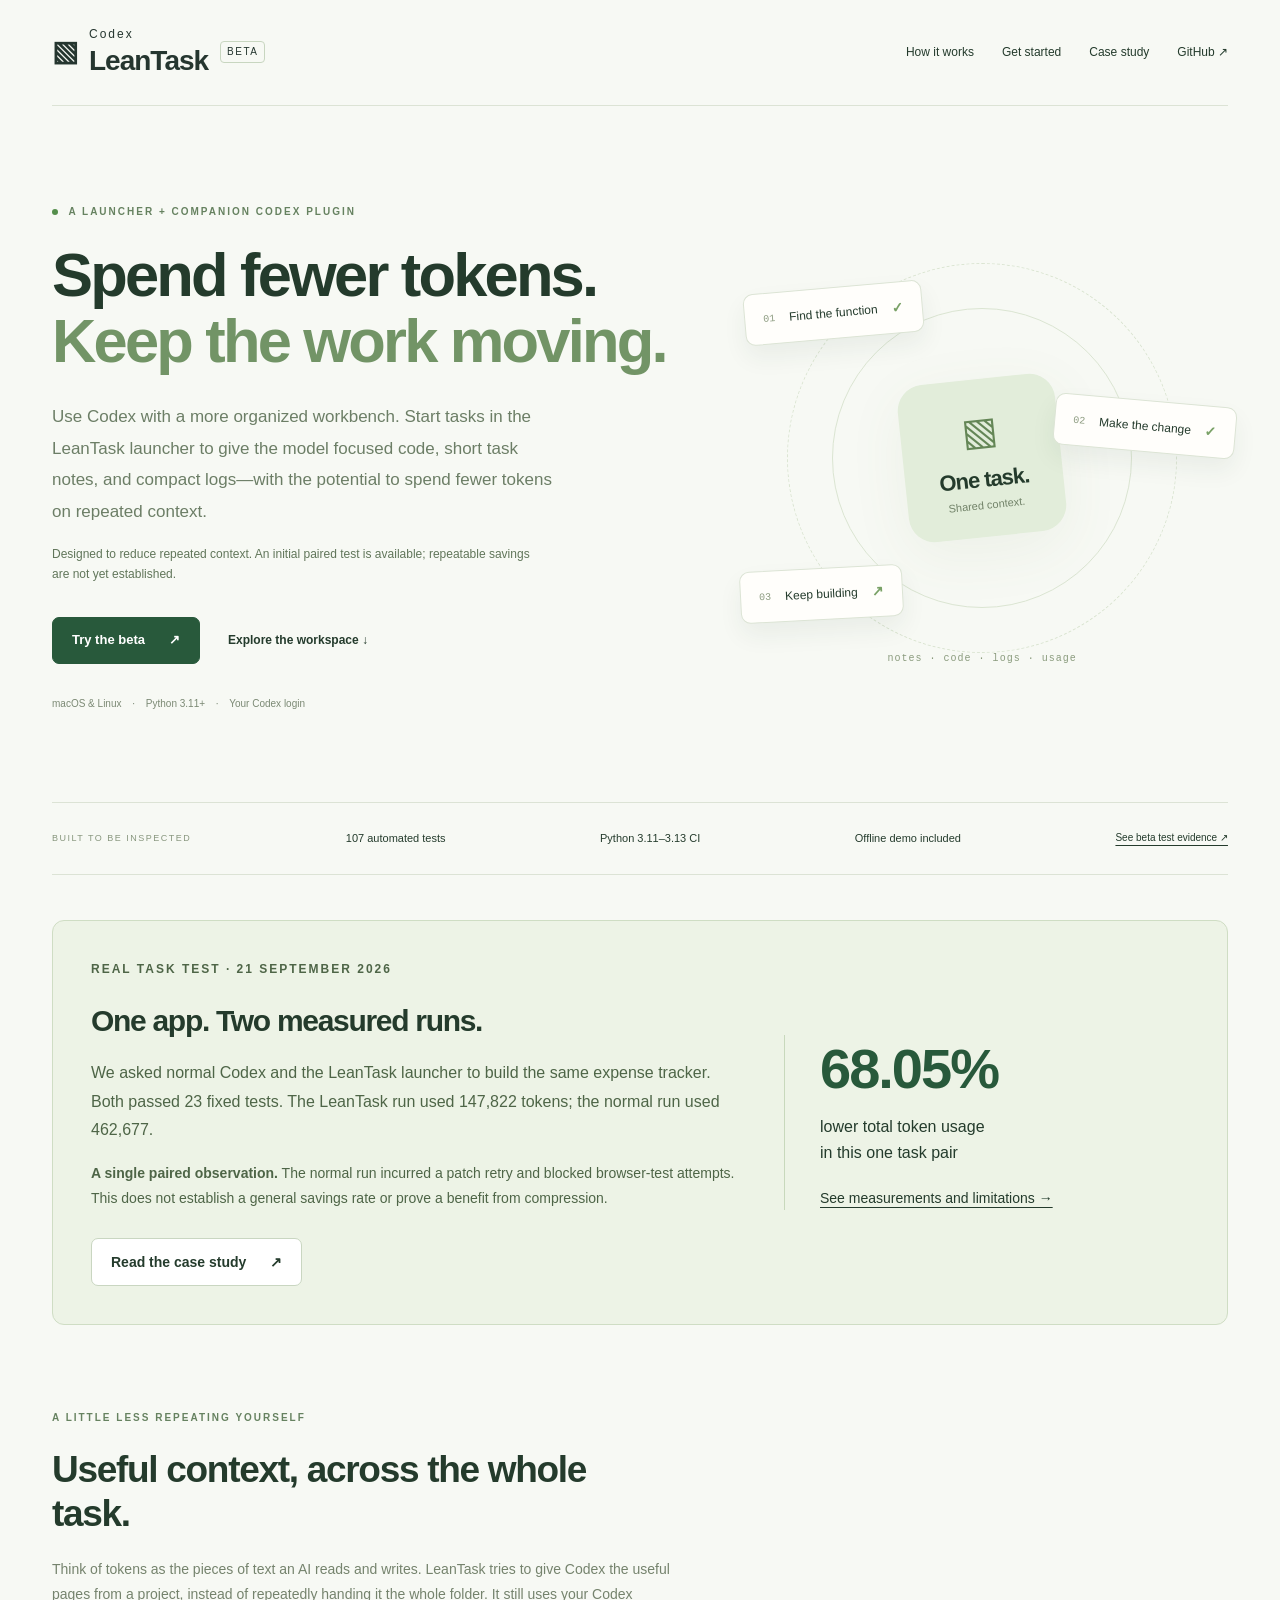
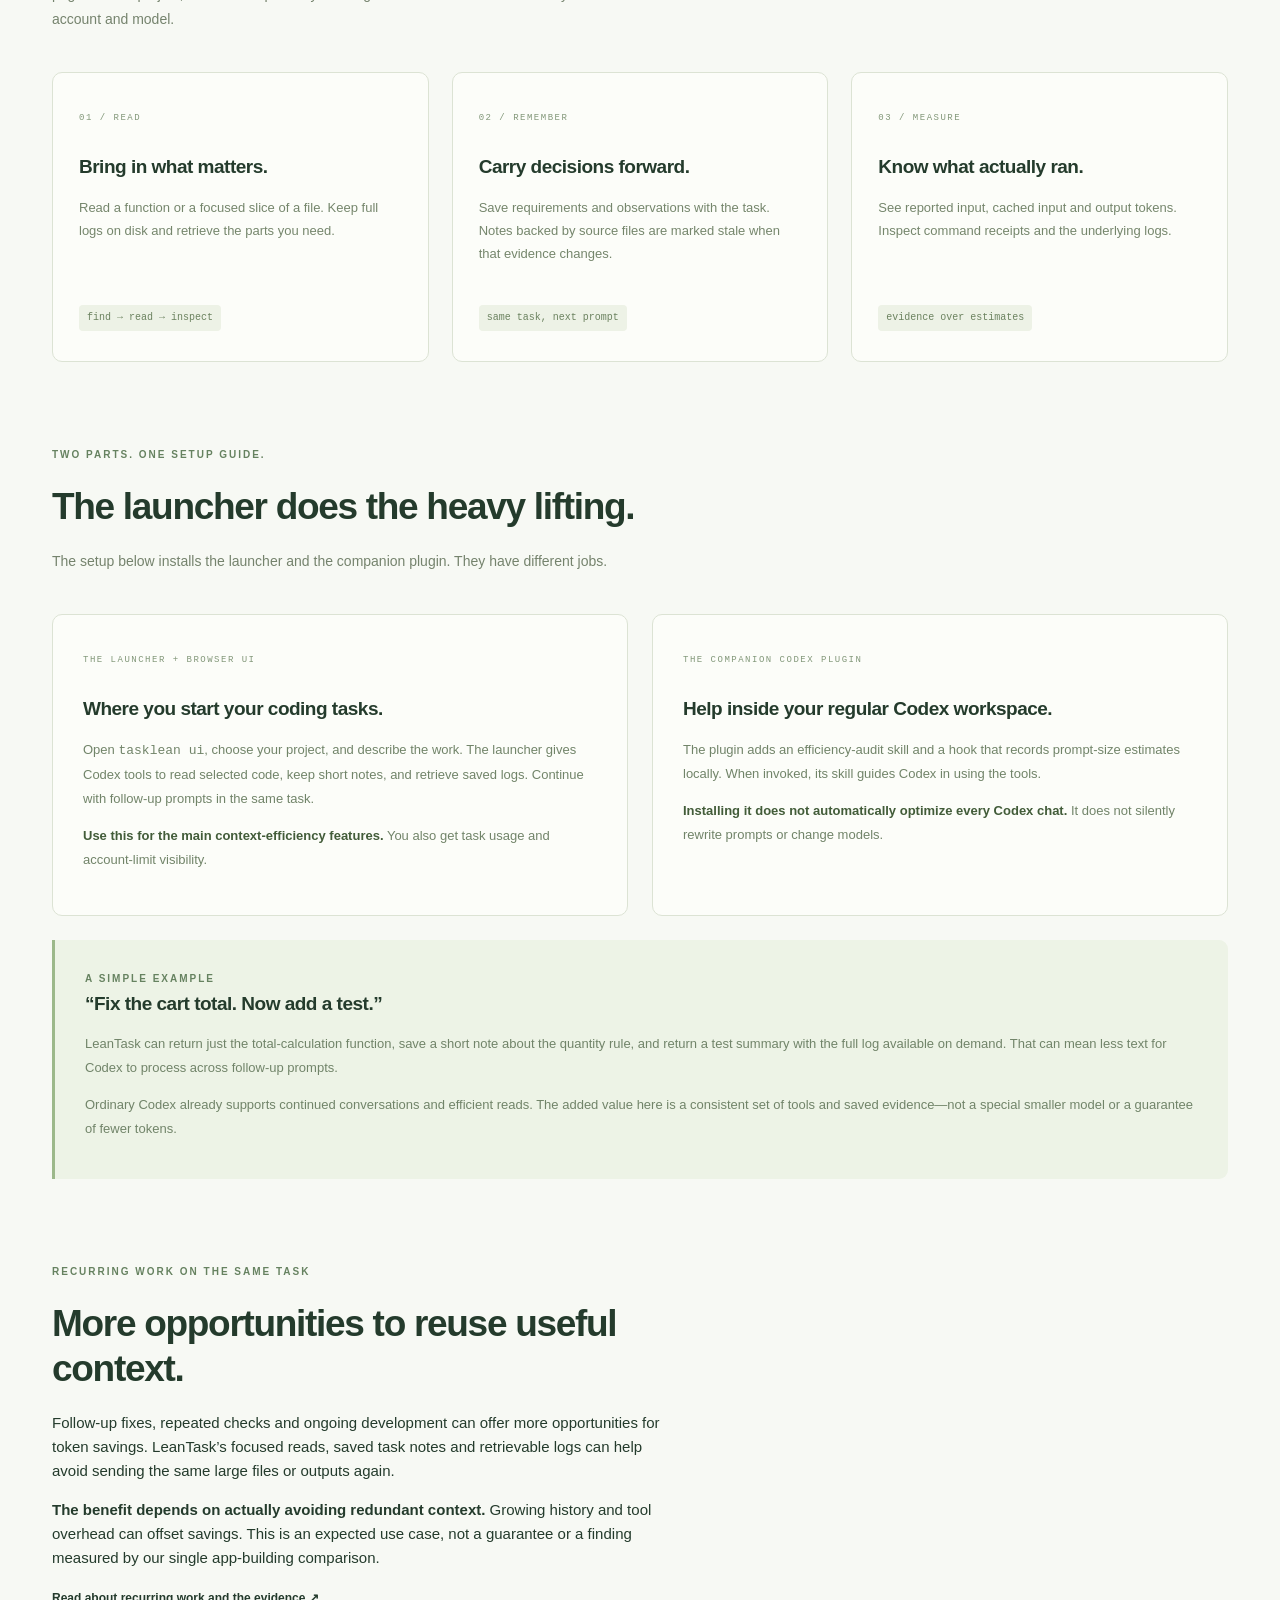
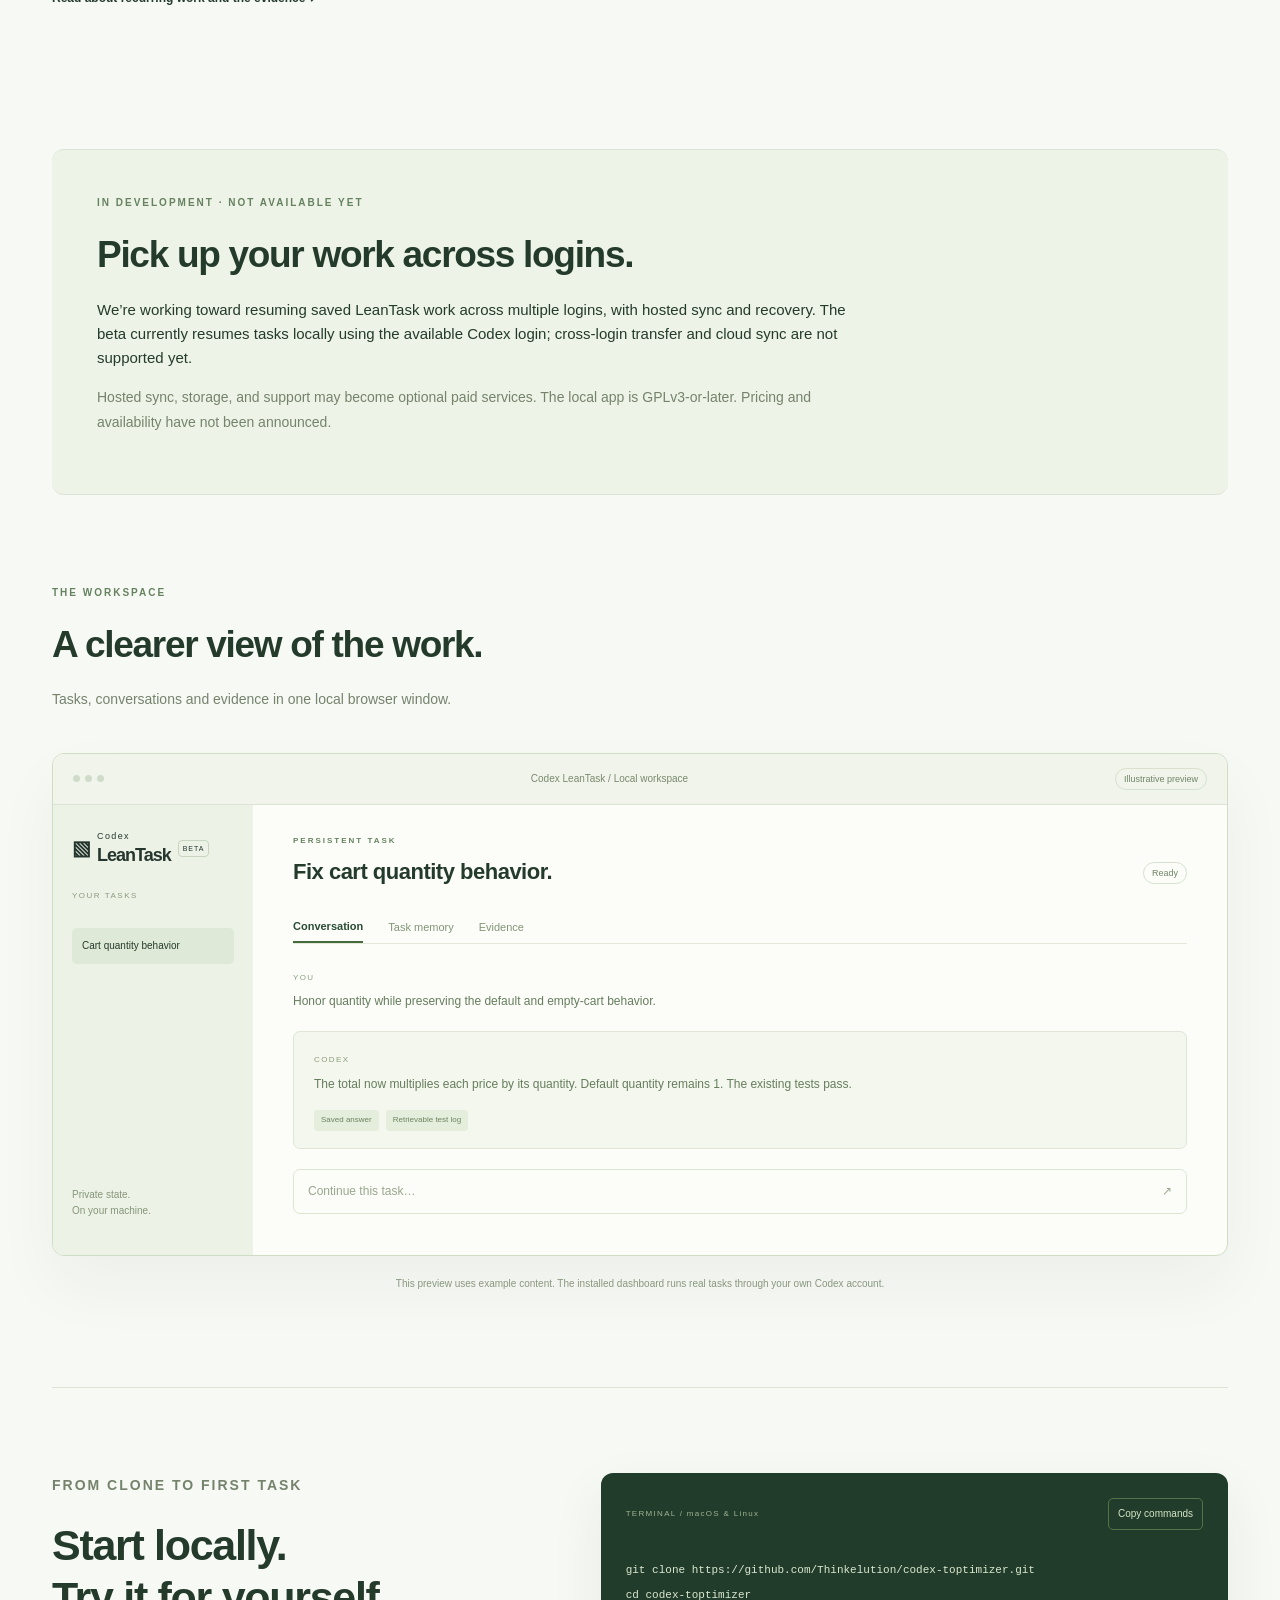
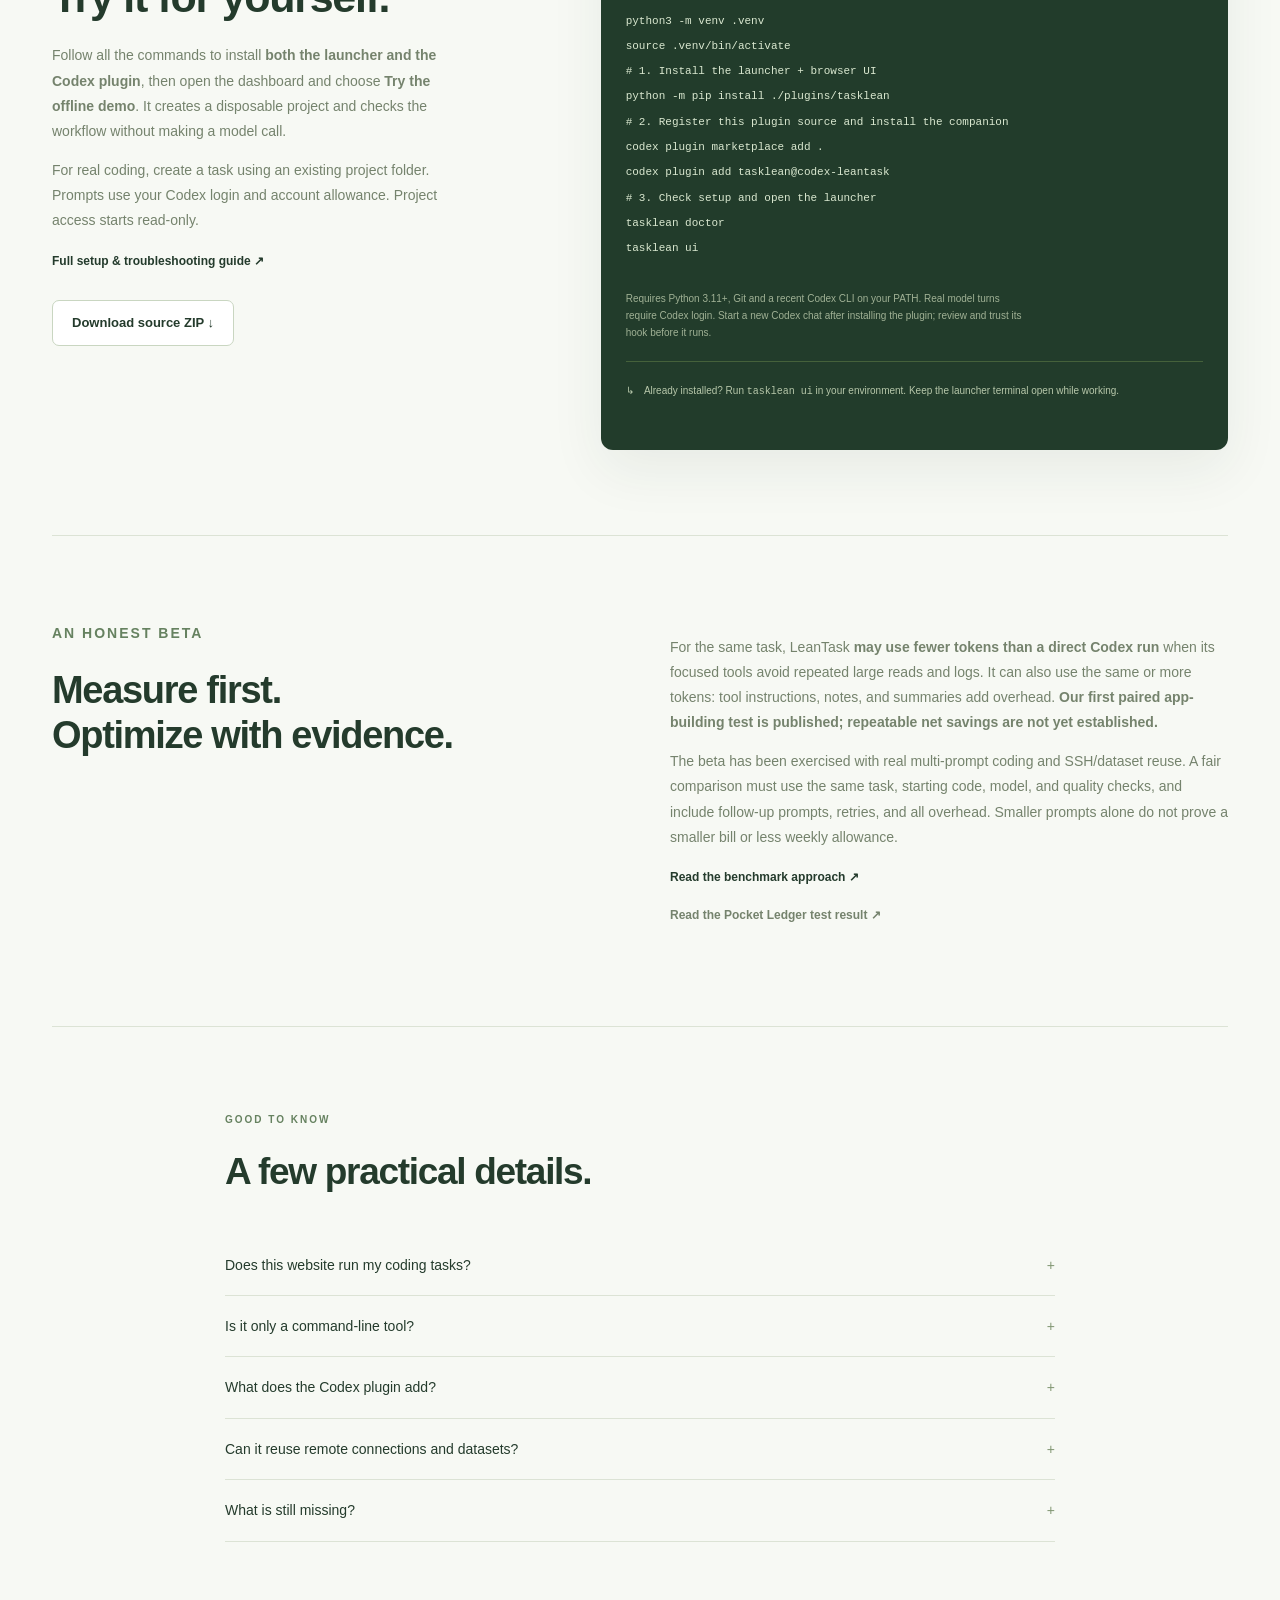
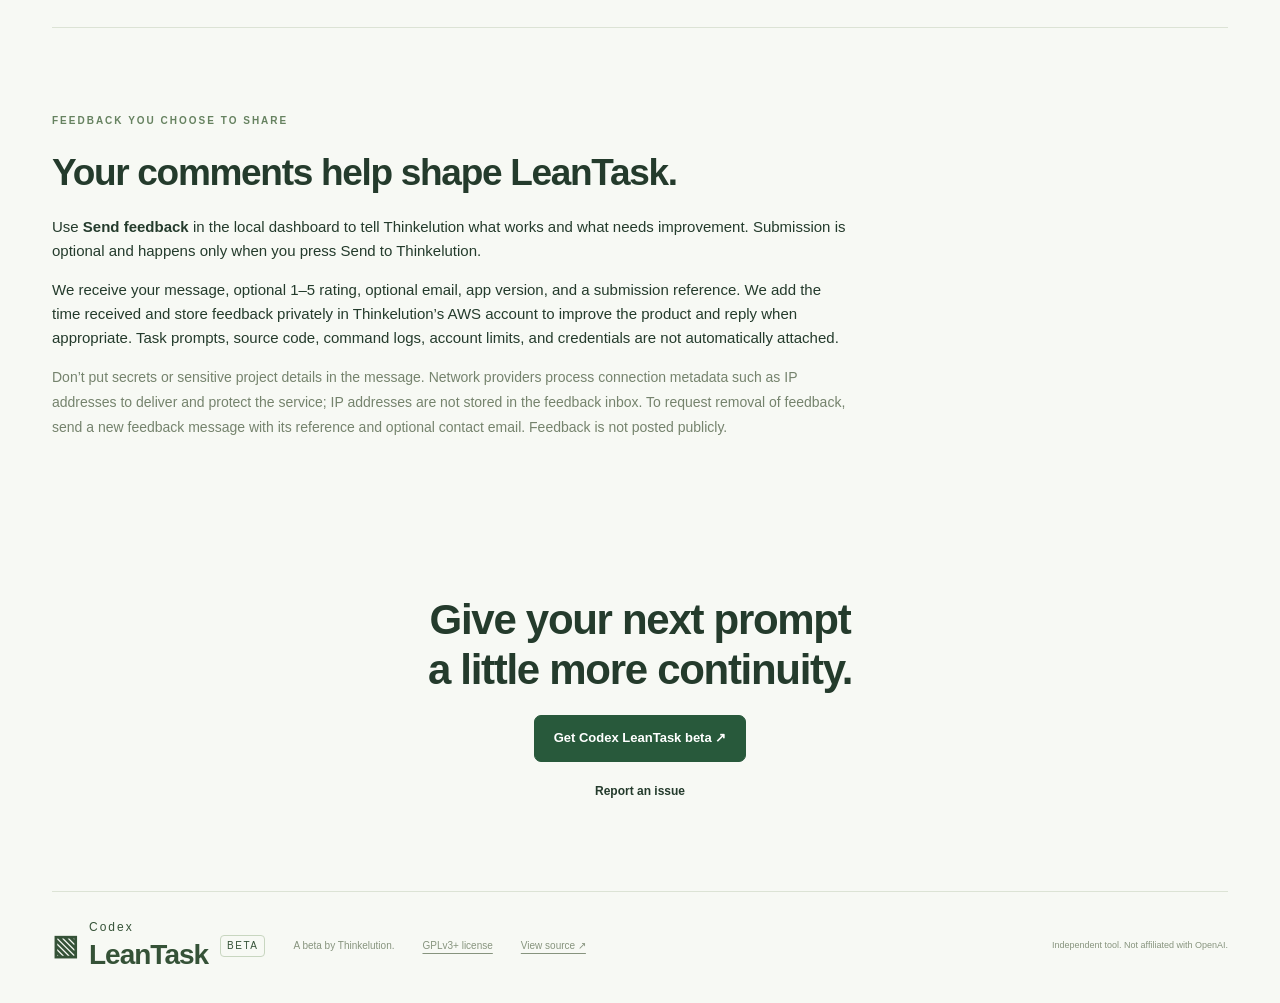
==== commit b925de72: "Serve the website at thinkelution.github.io/codex-toptimizer Drops the codex-lean-task.thinkelution." ====
--- a/website/index.html
+++ b/website/index.html
@@ -1,13 +1,13 @@
 <!doctype html>
 <!-- SPDX-License-Identifier: GPL-3.0-or-later -->
-<html lang="en"><head><meta charset="utf-8"><meta http-equiv="Content-Security-Policy" content="default-src 'self'; script-src 'self'; style-src 'self'; img-src 'self'; connect-src 'none'; base-uri 'none'; form-action 'none'"><meta name="referrer" content="strict-origin-when-cross-origin"><meta name="viewport" content="width=device-width,initial-scale=1"><title>Codex LeanTask — Keep your coding tasks in context</title><meta name="description" content="A local workspace for persistent Codex tasks, focused code reads, reusable notes and measured token usage. Try the Codex LeanTask beta on macOS and Linux."><link rel="canonical" href="https://codex-lean-task.thinkelution.com/"><meta name="theme-color" content="#eef3eb"><link rel="icon" href="/assets/icon.svg" type="image/svg+xml"><link rel="stylesheet" href="/assets/site.css?v=20260921-case-study"><script src="/assets/site.js" defer></script></head>
-<body><div class="wrap"><header><a class="brand" href="/" aria-label="Codex LeanTask home"><span class="mark" aria-hidden="true">▧</span><strong class="brand-name"><small>Codex</small>LeanTask</strong><span class="beta">BETA</span></a><nav aria-label="Main navigation"><a href="#how">How it works</a><a href="#start">Get started</a><a href="/case-studies/pocket-ledger/">Case study</a><a href="https://github.com/Thinkelution/codex-toptimizer">GitHub ↗</a></nav></header>
+<html lang="en"><head><meta charset="utf-8"><meta http-equiv="Content-Security-Policy" content="default-src 'self'; script-src 'self'; style-src 'self'; img-src 'self'; connect-src 'none'; base-uri 'none'; form-action 'none'"><meta name="referrer" content="strict-origin-when-cross-origin"><meta name="viewport" content="width=device-width,initial-scale=1"><title>Codex LeanTask — Keep your coding tasks in context</title><meta name="description" content="A local workspace for persistent Codex tasks, focused code reads, reusable notes and measured token usage. Try the Codex LeanTask beta on macOS and Linux."><link rel="canonical" href="https://thinkelution.github.io/codex-toptimizer/"><meta name="theme-color" content="#eef3eb"><link rel="icon" href="assets/icon.svg" type="image/svg+xml"><link rel="stylesheet" href="assets/site.css?v=20260921-case-study"><script src="assets/site.js" defer></script></head>
+<body><div class="wrap"><header><a class="brand" href="./" aria-label="Codex LeanTask home"><span class="mark" aria-hidden="true">▧</span><strong class="brand-name"><small>Codex</small>LeanTask</strong><span class="beta">BETA</span></a><nav aria-label="Main navigation"><a href="#how">How it works</a><a href="#start">Get started</a><a href="case-studies/pocket-ledger/">Case study</a><a href="https://github.com/Thinkelution/codex-toptimizer">GitHub ↗</a></nav></header>
 <main><section class="hero"><div class="hero-copy"><p class="eyebrow"><span class="dot"></span> A LAUNCHER + COMPANION CODEX PLUGIN</p><h1>Spend fewer tokens.<br><em>Keep the work moving.</em></h1><p class="intro">Use Codex with a more organized workbench. Start tasks in the LeanTask launcher to give the model focused code, short task notes, and compact logs—with the potential to spend fewer tokens on repeated context.</p><p class="hero-caveat">Designed to reduce repeated context. An initial paired test is available; repeatable savings are not yet established.</p><div class="actions"><a class="button primary" href="#start">Try the beta <span>↗</span></a><a class="text-link" href="#preview">Explore the workspace ↓</a></div><div class="platforms">macOS & Linux <span>·</span> Python 3.11+ <span>·</span> Your Codex login</div></div><div class="hero-art" aria-label="Illustration of context retained across three prompts"><div class="orbit orbit-one"></div><div class="orbit orbit-two"></div><div class="core"><span>▧</span><strong>One task.</strong><small>Shared context.</small></div><div class="chip chip-a"><span>01</span> Find the function <b>✓</b></div><div class="chip chip-b"><span>02</span> Make the change <b>✓</b></div><div class="chip chip-c"><span>03</span> Keep building <b>↗</b></div><div class="artifact-tag">notes · code · logs · usage</div></div></section>
 <div class="proof"><span>BUILT TO BE INSPECTED</span><p>107 automated tests</p><p>Python 3.11–3.13 CI</p><p>Offline demo included</p><a href="https://github.com/Thinkelution/codex-toptimizer/blob/main/plugins/tasklean/docs/beta-ui-smoke-2026-09-21.json">See beta test evidence ↗</a></div>
-<section class="case-feature" aria-labelledby="case-feature-title"><div><p class="eyebrow">REAL TASK TEST · 21 SEPTEMBER 2026</p><h2 id="case-feature-title">One app. Two measured runs.</h2><p>We asked normal Codex and the LeanTask launcher to build the same expense tracker. Both passed 23 fixed tests. The LeanTask run used 147,822 tokens; the normal run used 462,677.</p><p class="case-feature-note"><strong>A single paired observation.</strong> The normal run incurred a patch retry and blocked browser-test attempts. This does not establish a general savings rate or prove a benefit from compression.</p><a class="button" href="/case-studies/pocket-ledger/">Read the case study <span>↗</span></a></div><div class="case-feature-result"><strong>68.05%</strong><span>lower total token usage<br>in this one task pair</span><a href="/case-studies/pocket-ledger/#measurements">See measurements and limitations →</a></div></section>
+<section class="case-feature" aria-labelledby="case-feature-title"><div><p class="eyebrow">REAL TASK TEST · 21 SEPTEMBER 2026</p><h2 id="case-feature-title">One app. Two measured runs.</h2><p>We asked normal Codex and the LeanTask launcher to build the same expense tracker. Both passed 23 fixed tests. The LeanTask run used 147,822 tokens; the normal run used 462,677.</p><p class="case-feature-note"><strong>A single paired observation.</strong> The normal run incurred a patch retry and blocked browser-test attempts. This does not establish a general savings rate or prove a benefit from compression.</p><a class="button" href="case-studies/pocket-ledger/">Read the case study <span>↗</span></a></div><div class="case-feature-result"><strong>68.05%</strong><span>lower total token usage<br>in this one task pair</span><a href="case-studies/pocket-ledger/#measurements">See measurements and limitations →</a></div></section>
 <section id="how" class="section"><div class="section-title"><p class="eyebrow">A LITTLE LESS REPEATING YOURSELF</p><h2>Useful context, across the whole task.</h2><p>Think of tokens as the pieces of text an AI reads and writes. LeanTask tries to give Codex the useful pages from a project, instead of repeatedly handing it the whole folder. It still uses your Codex account and model.</p></div><div class="cards"><article><span class="number">01 / READ</span><h3>Bring in what matters.</h3><p>Read a function or a focused slice of a file. Keep full logs on disk and retrieve the parts you need.</p><code>find → read → inspect</code></article><article><span class="number">02 / REMEMBER</span><h3>Carry decisions forward.</h3><p>Save requirements and observations with the task. Notes backed by source files are marked stale when that evidence changes.</p><code>same task, next prompt</code></article><article><span class="number">03 / MEASURE</span><h3>Know what actually ran.</h3><p>See reported input, cached input and output tokens. Inspect command receipts and the underlying logs.</p><code>evidence over estimates</code></article></div></section>
 <section id="included" class="section explain"><div class="section-title"><p class="eyebrow">TWO PARTS. ONE SETUP GUIDE.</p><h2>The launcher does the heavy lifting.</h2><p>The setup below installs the launcher and the companion plugin. They have different jobs.</p></div><div class="included-grid"><article><span class="number">THE LAUNCHER + BROWSER UI</span><h3>Where you start your coding tasks.</h3><p>Open <code>tasklean ui</code>, choose your project, and describe the work. The launcher gives Codex tools to read selected code, keep short notes, and retrieve saved logs. Continue with follow-up prompts in the same task.</p><p><strong>Use this for the main context-efficiency features.</strong> You also get task usage and account-limit visibility.</p></article><article><span class="number">THE COMPANION CODEX PLUGIN</span><h3>Help inside your regular Codex workspace.</h3><p>The plugin adds an efficiency-audit skill and a hook that records prompt-size estimates locally. When invoked, its skill guides Codex in using the tools.</p><p><strong>Installing it does not automatically optimize every Codex chat.</strong> It does not silently rewrite prompts or change models.</p></article></div><div class="plain-example"><span class="eyebrow">A SIMPLE EXAMPLE</span><h3>“Fix the cart total. Now add a test.”</h3><p>LeanTask can return just the total-calculation function, save a short note about the quantity rule, and return a test summary with the full log available on demand. That can mean less text for Codex to process across follow-up prompts.</p><p>Ordinary Codex already supports continued conversations and efficient reads. The added value here is a consistent set of tools and saved evidence—not a special smaller model or a guarantee of fewer tokens.</p></div></section>
-<section id="recurring-work" class="section explain"><div class="section-title"><p class="eyebrow">RECURRING WORK ON THE SAME TASK</p><h2>More opportunities to reuse useful context.</h2><p>Follow-up fixes, repeated checks and ongoing development can offer more opportunities for token savings. LeanTask’s focused reads, saved task notes and retrievable logs can help avoid sending the same large files or outputs again.</p><p><strong>The benefit depends on actually avoiding redundant context.</strong> Growing history and tool overhead can offset savings. This is an expected use case, not a guarantee or a finding measured by our single app-building comparison.</p><a class="text-link" href="/case-studies/pocket-ledger/#recurring-work">Read about recurring work and the evidence ↗</a></div></section>
+<section id="recurring-work" class="section explain"><div class="section-title"><p class="eyebrow">RECURRING WORK ON THE SAME TASK</p><h2>More opportunities to reuse useful context.</h2><p>Follow-up fixes, repeated checks and ongoing development can offer more opportunities for token savings. LeanTask’s focused reads, saved task notes and retrievable logs can help avoid sending the same large files or outputs again.</p><p><strong>The benefit depends on actually avoiding redundant context.</strong> Growing history and tool overhead can offset savings. This is an expected use case, not a guarantee or a finding measured by our single app-building comparison.</p><a class="text-link" href="case-studies/pocket-ledger/#recurring-work">Read about recurring work and the evidence ↗</a></div></section>
 <section id="roadmap" class="section roadmap"><div class="section-title"><p class="eyebrow">IN DEVELOPMENT · NOT AVAILABLE YET</p><h2>Pick up your work across logins.</h2><p>We’re working toward resuming saved LeanTask work across multiple logins, with hosted sync and recovery. The beta currently resumes tasks locally using the available Codex login; cross-login transfer and cloud sync are not supported yet.</p><p>Hosted sync, storage, and support may become optional paid services. The local app is GPLv3-or-later. Pricing and availability have not been announced.</p></div></section>
 <section id="preview" class="section preview-section"><div class="section-title"><p class="eyebrow">THE WORKSPACE</p><h2>A clearer view of the work.</h2><p>Tasks, conversations and evidence in one local browser window.</p></div><div class="preview"><div class="preview-bar"><div class="traffic"><i></i><i></i><i></i></div><span>Codex LeanTask / Local workspace</span><span class="badge">Illustrative preview</span></div><div class="preview-body"><aside><div class="brand brand-preview"><span class="mark" aria-hidden="true">▧</span><strong class="brand-name"><small>Codex</small>LeanTask</strong><span class="beta">BETA</span></div><span class="side-label">YOUR TASKS</span><div class="sample-task">Cart quantity behavior</div><p>Private state.<br>On your machine.</p></aside><div class="sample-content"><div class="sample-head"><div><p class="eyebrow">PERSISTENT TASK</p><h3>Fix cart quantity behavior.</h3></div><span class="badge">Ready</span></div><div class="sample-tabs" role="tablist" aria-label="Preview panels"><button role="tab" aria-selected="true" aria-controls="panel-conversation" id="tab-conversation" data-panel="conversation">Conversation</button><button role="tab" aria-selected="false" aria-controls="panel-memory" id="tab-memory" data-panel="memory">Task memory</button><button role="tab" aria-selected="false" aria-controls="panel-evidence" id="tab-evidence" data-panel="evidence">Evidence</button></div><div id="panel-conversation" role="tabpanel" aria-labelledby="tab-conversation" class="sample-panel"><span class="message-label">YOU</span><p>Honor quantity while preserving the default and empty-cart behavior.</p><div class="answer"><span class="message-label">CODEX</span><p>The total now multiplies each price by its quantity. Default quantity remains 1. The existing tests pass.</p><span class="mini-chip">Saved answer</span><span class="mini-chip">Retrievable test log</span></div><div class="fake-input">Continue this task… <span>↗</span></div></div><div id="panel-memory" role="tabpanel" aria-labelledby="tab-memory" class="sample-panel" hidden><span class="message-label">REQUIREMENT</span><h4>Preserve the public API.</h4><p>Quantity defaults to 1. An empty cart returns 0.</p><div class="answer"><span class="message-label">SOURCE-BACKED OBSERVATION</span><p>The calculation multiplies unit price by quantity. If the source changes, this note is marked stale.</p><span class="mini-chip">cart.py</span></div></div><div id="panel-evidence" role="tabpanel" aria-labelledby="tab-evidence" class="sample-panel" hidden><span class="message-label">COMMAND RECEIPT</span><h4>Test run completed.</h4><p>Inspect the exit status, a compact summary, and the saved command output.</p><div class="answer"><span class="message-label">USAGE</span><p>The real dashboard displays reported tokens after a model turn. Cached input is included within input, not counted twice.</p><span class="mini-chip">No savings claim inferred</span></div></div></div></div></div><p class="caption">This preview uses example content. The installed dashboard runs real tasks through your own Codex account.</p></section>
 <section id="start" class="section start"><div><p class="eyebrow">FROM CLONE TO FIRST TASK</p><h2>Start locally.<br>Try it for yourself.</h2><p>Follow all the commands to install <strong>both the launcher and the Codex plugin</strong>, then open the dashboard and choose <strong>Try the offline demo</strong>. It creates a disposable project and checks the workflow without making a model call.</p><p>For real coding, create a task using an existing project folder. Prompts use your Codex login and account allowance. Project access starts read-only.</p><a class="text-link" href="https://github.com/Thinkelution/codex-toptimizer/blob/main/plugins/tasklean/docs/beta.md">Full setup & troubleshooting guide ↗</a><div class="download"><a class="button" href="https://github.com/Thinkelution/codex-toptimizer/archive/refs/heads/main.zip">Download source ZIP ↓</a></div></div><div class="install-card"><div class="install-title"><span>TERMINAL / macOS & Linux</span><button id="copy" aria-label="Copy installation commands">Copy commands</button></div><pre><code id="commands">git clone https://github.com/Thinkelution/codex-toptimizer.git
@@ -22,7 +22,7 @@
 # 3. Check setup and open the launcher
 tasklean doctor
 tasklean ui</code></pre><p>Requires Python 3.11+, Git and a recent Codex CLI on your PATH. Real model turns require Codex login. Start a new Codex chat after installing the plugin; review and trust its hook before it runs.</p><div class="install-note"><span>↳</span> Already installed? Run <code>tasklean ui</code> in your environment. Keep the launcher terminal open while working.</div><span id="copy-status" role="status" aria-live="polite"></span></div></section>
-<section class="section limits"><div><p class="eyebrow">AN HONEST BETA</p><h2>Measure first.<br>Optimize with evidence.</h2></div><div><p>For the same task, LeanTask <strong>may use fewer tokens than a direct Codex run</strong> when its focused tools avoid repeated large reads and logs. It can also use the same or more tokens: tool instructions, notes, and summaries add overhead. <strong>Our first paired app-building test is published; repeatable net savings are not yet established.</strong></p><p>The beta has been exercised with real multi-prompt coding and SSH/dataset reuse. A fair comparison must use the same task, starting code, model, and quality checks, and include follow-up prompts, retries, and all overhead. Smaller prompts alone do not prove a smaller bill or less weekly allowance.</p><a class="text-link" href="https://github.com/Thinkelution/codex-toptimizer/blob/main/plugins/tasklean/docs/benchmark.md">Read the benchmark approach ↗</a><p><a class="text-link" href="/case-studies/pocket-ledger/">Read the Pocket Ledger test result ↗</a></p></div></section>
+<section class="section limits"><div><p class="eyebrow">AN HONEST BETA</p><h2>Measure first.<br>Optimize with evidence.</h2></div><div><p>For the same task, LeanTask <strong>may use fewer tokens than a direct Codex run</strong> when its focused tools avoid repeated large reads and logs. It can also use the same or more tokens: tool instructions, notes, and summaries add overhead. <strong>Our first paired app-building test is published; repeatable net savings are not yet established.</strong></p><p>The beta has been exercised with real multi-prompt coding and SSH/dataset reuse. A fair comparison must use the same task, starting code, model, and quality checks, and include follow-up prompts, retries, and all overhead. Smaller prompts alone do not prove a smaller bill or less weekly allowance.</p><a class="text-link" href="https://github.com/Thinkelution/codex-toptimizer/blob/main/plugins/tasklean/docs/benchmark.md">Read the benchmark approach ↗</a><p><a class="text-link" href="case-studies/pocket-ledger/">Read the Pocket Ledger test result ↗</a></p></div></section>
 <section class="section faq"><div class="section-title"><p class="eyebrow">GOOD TO KNOW</p><h2>A few practical details.</h2></div><details><summary>Does this website run my coding tasks?</summary><p>No. This is the public setup site. The dashboard runs on your own machine, binds to a local address and uses your existing Codex configuration. Your task files are not uploaded to this website. Codex receives the information used in model calls you launch.</p></details><details><summary>Is it only a command-line tool?</summary><p>No. Start with <code>tasklean ui</code> to use the browser dashboard. The CLI and chat loop remain available for terminal workflows, and existing task folders can be imported into the UI.</p></details><details><summary>What does the Codex plugin add?</summary><p>The setup guide installs both components. The launcher supplies the main source and memory tools for tasks you start through it. The companion plugin adds an audit skill and passive prompt-size metrics in ordinary Codex. The launcher can also run on its own; pip alone does not install or enable the Codex plugin.</p></details><details><summary>Can it reuse remote connections and datasets?</summary><p>The CLI supports task-scoped SSH connection reuse and a separate remote dataset worker. This keeps parsed data available for repeated queries. It does not put entire datasets into model context or preserve arbitrary shell variables. <a href="https://github.com/Thinkelution/codex-toptimizer/blob/main/plugins/tasklean/docs/sessions.md">Read the session guide.</a></p></details><details><summary>What is still missing?</summary><p>This beta targets macOS and Linux. Exact symbol reads currently support Python; other languages use line reads. The dashboard shows running status and completed results, with no live event stream or cancel button yet. Cross-login resume, cloud sync, hosted team accounts, automatic model routing, billing and automatic test skipping are not implemented.</p></details></section>
 <section id="feedback-privacy" class="section feedback-privacy"><div class="section-title"><p class="eyebrow">FEEDBACK YOU CHOOSE TO SHARE</p><h2>Your comments help shape LeanTask.</h2><p>Use <strong>Send feedback</strong> in the local dashboard to tell Thinkelution what works and what needs improvement. Submission is optional and happens only when you press Send to Thinkelution.</p><p>We receive your message, optional 1–5 rating, optional email, app version, and a submission reference. We add the time received and store feedback privately in Thinkelution’s AWS account to improve the product and reply when appropriate. Task prompts, source code, command logs, account limits, and credentials are not automatically attached.</p><p>Don’t put secrets or sensitive project details in the message. Network providers process connection metadata such as IP addresses to deliver and protect the service; IP addresses are not stored in the feedback inbox. To request removal of feedback, send a new feedback message with its reference and optional contact email. Feedback is not posted publicly.</p></div></section>
-<section class="closing"><h2>Give your next prompt<br>a little more continuity.</h2><a class="button primary" href="#start">Get Codex LeanTask beta ↗</a><a class="text-link" href="https://github.com/Thinkelution/codex-toptimizer/issues">Report an issue</a></section></main><footer><a class="brand" href="/" aria-label="Codex LeanTask home"><span class="mark" aria-hidden="true">▧</span><strong class="brand-name"><small>Codex</small>LeanTask</strong><span class="beta">BETA</span></a><span>A beta by Thinkelution.</span><a href="https://github.com/Thinkelution/codex-toptimizer/blob/main/LICENSE">GPLv3+ license</a><a href="https://github.com/Thinkelution/codex-toptimizer">View source ↗</a><span>Independent tool. Not affiliated with OpenAI.</span></footer></div></body></html>
+<section class="closing"><h2>Give your next prompt<br>a little more continuity.</h2><a class="button primary" href="#start">Get Codex LeanTask beta ↗</a><a class="text-link" href="https://github.com/Thinkelution/codex-toptimizer/issues">Report an issue</a></section></main><footer><a class="brand" href="./" aria-label="Codex LeanTask home"><span class="mark" aria-hidden="true">▧</span><strong class="brand-name"><small>Codex</small>LeanTask</strong><span class="beta">BETA</span></a><span>A beta by Thinkelution.</span><a href="https://github.com/Thinkelution/codex-toptimizer/blob/main/LICENSE">GPLv3+ license</a><a href="https://github.com/Thinkelution/codex-toptimizer">View source ↗</a><span>Independent tool. Not affiliated with OpenAI.</span></footer></div></body></html>
--- a/website/assets/site.css
+++ b/website/assets/site.css
@@ -0,0 +1,25 @@
+/* SPDX-License-Identifier: GPL-3.0-or-later */
+:root{font-family:Inter,-apple-system,BlinkMacSystemFont,"Segoe UI",sans-serif;background:#f7f9f4;color:#243b2c;line-height:1.6;font-size:15px;scroll-behavior:smooth}*{box-sizing:border-box}body{margin:0}.wrap{max-width:1280px;margin:auto;padding:0 52px}a{color:inherit;text-underline-offset:4px}header{display:flex;align-items:center;justify-content:space-between;padding:27px 0;border-bottom:1px solid #dce3d5}.brand{display:flex;align-items:center;gap:9px;font-size:24px;font-weight:700;text-decoration:none;letter-spacing:-1px}.mark{font-size:27px}.beta{font-size:9px;letter-spacing:1.5px;font-weight:500;padding:2px 6px;border:1px solid #c8d6c0;border-radius:4px;margin-left:3px}nav{display:flex;gap:28px;font-size:12px}nav a{text-decoration:none}nav a:hover,.text-link:hover{color:#558643}.hero{display:grid;grid-template-columns:1.3fr 1fr;gap:45px;padding:98px 0 90px;align-items:center}.eyebrow{font-size:10px;letter-spacing:2px;font-weight:600;color:#668260;margin:0 0 22px}.dot{display:inline-block;width:6px;height:6px;border-radius:50%;background:#548e4b;margin-right:6px}h1{font-size:clamp(42px,4.8vw,65px);letter-spacing:-2.8px;line-height:1.08;font-weight:550;margin:0 0 27px}h1 em{font-style:normal;color:#729466}.intro{font-size:17px;line-height:1.85;color:#6c7e66;max-width:510px}.actions{display:flex;align-items:center;gap:28px;margin:32px 0}.button{display:inline-flex;gap:24px;justify-content:space-between;align-items:center;text-decoration:none;font-size:13px;font-weight:600;border:1px solid #c9d6c1;border-radius:7px;padding:12px 19px;background:#fff}.primary{background:#28593b;border-color:#28593b;color:#fff}.button:hover{transform:translateY(-1px);box-shadow:0 4px 15px #18322112}.primary:hover{background:#214b32}.text-link{font-size:12px;font-weight:600;text-decoration:none}.platforms{font-size:10px;color:#7b8974}.platforms span{padding:0 8px}.hero-art{position:relative;height:365px;display:flex;align-items:center;justify-content:center;isolation:isolate}.orbit{position:absolute;border:1px solid #dbe5d2;border-radius:50%;background:transparent}.orbit-one{width:300px;height:300px}.orbit-two{width:390px;height:390px;border-style:dashed}.core{width:158px;height:158px;border-radius:26px;background:#e2edda;display:flex;align-items:center;justify-content:center;flex-direction:column;box-shadow:0 16px 60px #61824a12;transform:rotate(-6deg)}.core>span{font-size:38px;color:#648656}.core strong{font-size:22px;letter-spacing:-1px}.core small{font-size:11px;color:#718268}.chip{position:absolute;display:flex;align-items:center;gap:14px;border:1px solid #dce4d5;background:#fffefb;border-radius:10px;padding:14px 18px;font-size:12px;box-shadow:0 12px 25px #223b2910;white-space:nowrap}.chip span{font:10px ui-monospace,monospace;color:#8b9a7f}.chip b{color:#79a166;font-size:14px}.chip-a{top:12px;left:8px;transform:rotate(-5deg)}.chip-b{right:-8px;top:125px;transform:rotate(5deg)}.chip-c{bottom:20px;left:4px;transform:rotate(-3deg)}.artifact-tag{position:absolute;bottom:-24px;font:10px ui-monospace,monospace;color:#8a9b7d;letter-spacing:1px}.proof{border-block:1px solid #dce3d5;display:flex;align-items:center;justify-content:space-between;gap:20px;padding:16px 0;font-size:11px}.proof>span{font-size:9px;letter-spacing:1.5px;color:#88977e}.proof a{font-size:10px}.section{padding:85px 0;scroll-margin-top:20px}.section-title{max-width:620px;margin-bottom:40px}h2{font-size:37px;line-height:1.2;letter-spacing:-1.3px;font-weight:550;margin:0 0 20px}.section-title>p:last-child,.start p,.limits p{color:#75836d;font-size:14px;line-height:1.8}.cards{display:grid;grid-template-columns:repeat(3,1fr);gap:23px}.cards article{border:1px solid #dce3d4;padding:30px 26px;border-radius:10px;background:#fcfdf9}.number{font:9px ui-monospace,monospace;letter-spacing:1.5px;color:#829779}h3{font-size:19px;letter-spacing:-.5px;font-weight:600;margin:25px 0 13px}.cards p{font-size:13px;color:#75866c;line-height:1.8;min-height:94px}.cards code{font-size:10px;color:#6b825f;background:#edf2e6;display:inline-block;padding:5px 8px;border-radius:4px}.preview-section{padding-top:30px}.preview{border:1px solid #cfddc4;border-radius:12px;overflow:hidden;box-shadow:0 30px 65px #263c2b0c;background:#fcfdf9}.preview-bar{display:flex;align-items:center;justify-content:space-between;border-bottom:1px solid #dce4d5;background:#f0f4eb;padding:14px 20px;font-size:10px;color:#7a8a6e}.traffic{display:flex;gap:5px}.traffic i{height:7px;width:7px;background:#d0dbca;border-radius:50%}.badge{font-size:9px;border:1px solid #d8e1d0;color:#728568;padding:3px 8px;border-radius:20px;white-space:nowrap}.preview-body{display:grid;grid-template-columns:200px 1fr;min-height:450px}.preview aside{padding:26px 19px;background:#edf2e6;display:flex;flex-direction:column;gap:25px}.preview aside strong{font-size:19px;letter-spacing:-.5px}.side-label{font-size:8px;letter-spacing:1.5px;color:#8a9b7e}.sample-task{font-size:10px;background:#dfe9d7;padding:10px;border-radius:5px}.preview aside p{font-size:10px;color:#86957a;margin-top:auto}.sample-content{padding:30px 40px}.sample-head{display:flex;justify-content:space-between;align-items:center}.sample-head .eyebrow{font-size:8px;margin:0}.sample-head h3{margin:6px 0 22px;font-size:22px}.sample-tabs{display:flex;gap:25px;border-bottom:1px solid #e1e8da;margin-bottom:23px}.sample-tabs button{font:11px inherit;font-size:11px;border:0;background:transparent;padding:9px 0;color:#839577;cursor:pointer}.sample-tabs button[aria-selected=true]{color:#294c32;border-bottom:2px solid #456b3c;font-weight:600}.sample-panel{min-height:220px;font-size:12px;color:#667d5d}.sample-panel p{margin:6px 0 15px}.message-label{font-size:8px;letter-spacing:1.4px;color:#8b9d7f}.answer{border:1px solid #dfe6d7;background:#f4f7ed;padding:17px 20px;border-radius:7px;margin:20px 0}.mini-chip{display:inline-block;font-size:8px;background:#e5eddd;color:#6c835e;padding:4px 7px;border-radius:4px;margin-right:7px}.fake-input{border:1px solid #dce5d2;padding:12px 14px;border-radius:7px;color:#9aa78d;display:flex;justify-content:space-between}.caption{text-align:center;color:#89977f;font-size:10px;margin-top:20px}.start{display:grid;grid-template-columns:.85fr 1.15fr;gap:85px;border-top:1px solid #dce3d5}.start h2{font-size:43px}.start p{max-width:400px}.download{margin-top:28px}.install-card{background:#223c2b;color:#dae8d0;border-radius:12px;padding:25px;align-self:start;box-shadow:0 20px 55px #223b2912}.install-title{display:flex;align-items:center;justify-content:space-between;font-size:8px;letter-spacing:1.3px;color:#9cb390}.install-title button{font:inherit;letter-spacing:0;font-size:10px;color:#d4e6c6;border:1px solid #55724b;background:transparent;padding:7px 9px;border-radius:5px;cursor:pointer}pre{overflow:auto;margin:28px 0;white-space:pre-wrap;overflow-wrap:anywhere;line-height:2.2;font:11px/2.3 ui-monospace,SFMono-Regular,monospace}.install-card p{font-size:10px;color:#a0b195;line-height:1.7;margin-bottom:20px}.install-note{border-top:1px solid #45613b;padding-top:20px;font-size:10px;color:#b7c7aa;line-height:1.8}.install-note>span{margin-right:8px}#copy-status{display:block;font-size:10px;min-height:16px;margin-top:8px;color:#b4d79b}.limits{display:grid;grid-template-columns:1fr 1fr;gap:60px;border-block:1px solid #dce3d5}.limits .eyebrow{color:#668260}.limits h2{font-size:38px}.faq{max-width:830px;margin:auto}.faq details{border-bottom:1px solid #dce3d5;padding:19px 0}.faq summary{font-size:14px;cursor:pointer;font-weight:500;list-style:none;display:flex;justify-content:space-between;gap:25px}.faq summary::after{content:'+';color:#829773}.faq details[open] summary::after{content:'−'}.faq details p{font-size:13px;line-height:1.85;color:#728269;max-width:740px}.closing{text-align:center;padding:55px 0 90px}.closing h2{font-size:42px}.closing .text-link{display:block;margin-top:20px}footer{display:flex;align-items:center;gap:28px;border-top:1px solid #dce3d5;padding:28px 0 35px;font-size:10px;color:#87947e}footer .brand{font-size:18px;color:#355237}footer>span:last-child{margin-left:auto;font-size:9px}button:focus-visible,a:focus-visible,summary:focus-visible{outline:2px solid #77a563;outline-offset:5px}[hidden]{display:none!important}@media(max-width:950px){.wrap{padding:0 30px}.hero{gap:10px}.hero-art{transform:scale(.85);margin-right:-20px}.hero{padding-top:70px}h1{font-size:48px}.start{gap:35px}.preview-body{grid-template-columns:150px 1fr}.sample-content{padding:28px}.proof{flex-wrap:wrap;justify-content:center}.cards article{padding:23px 20px}footer{flex-wrap:wrap}footer>span:last-child{margin:0}}@media(max-width:680px){.wrap{padding:0 23px}header{padding:22px 0}.brand{font-size:21px}nav{gap:15px;font-size:10px}nav a:first-child{display:none}.hero{grid-template-columns:1fr;padding:55px 0 40px}.hero-art{height:300px;max-width:380px;width:100%;margin:20px auto;transform:scale(.8)}h1{font-size:47px;letter-spacing:-2px}.intro{font-size:15px}.eyebrow{font-size:8px}.actions{gap:20px}.proof{gap:0 22px;font-size:10px}.proof>span{width:100%;text-align:center}.proof a{margin:10px 0}.section{padding:55px 0}h2{font-size:31px}.cards{grid-template-columns:1fr;gap:15px}.cards p{min-height:0}.cards h3{margin-top:17px}.cards article{padding:25px}.preview-body{grid-template-columns:1fr}.preview aside{display:none}.preview-bar{padding:12px;font-size:8px}.sample-content{padding:22px 18px}.sample-head h3{font-size:18px}.sample-tabs{gap:23px}.start,.limits{grid-template-columns:1fr;gap:30px}.start h2,.limits h2{font-size:36px}.install-card{padding:20px}.install-title{font-size:7px}pre{font-size:10px}.closing{padding:30px 0 60px}.closing h2{font-size:34px}footer{gap:15px 25px}footer>span:last-child{width:100%}}@media(prefers-reduced-motion:reduce){:root{scroll-behavior:auto}.button:hover{transform:none}}
+
+.included-grid{display:grid;grid-template-columns:1fr 1fr;gap:24px}.included-grid article{border:1px solid #dce3d4;background:#fcfdf9;border-radius:10px;padding:30px}.included-grid p,.plain-example p{font-size:13px;color:#718469;line-height:1.85}.included-grid strong{color:#425c39;font-weight:600}.plain-example{margin-top:24px;border-left:3px solid #9cb88a;background:#edf3e6;padding:25px 30px;border-radius:0 9px 9px 0}.plain-example .eyebrow{margin-bottom:12px}.plain-example h3{margin-top:0}.explain{padding-top:0}.brand{font-size:22px}.preview aside strong{font-size:16px}@media(max-width:680px){.included-grid{grid-template-columns:1fr}.brand{font-size:18px;gap:6px}.beta{font-size:8px}.plain-example{padding:22px}.included-grid article{padding:24px}}
+
+/* Match the local dashboard wordmark. */
+.brand{gap:12px;flex-shrink:0;color:#25362f}
+.brand .brand-name{display:flex;flex-direction:column;font-size:28px;line-height:1.15;letter-spacing:-1px;font-weight:700;white-space:nowrap}
+.brand .brand-name small{font-size:12px;line-height:1.2;letter-spacing:2px;font-weight:500;margin-bottom:4px}
+.brand .mark{font-size:28px;line-height:1}
+.brand .beta{font-size:10px;letter-spacing:1.5px;padding:2px 6px;margin-left:0}
+.brand-preview{gap:7px}
+.brand-preview .brand-name{font-size:18px}
+.brand-preview .brand-name small{font-size:9px;letter-spacing:1.4px;margin-bottom:3px}
+.brand-preview .mark{font-size:20px}
+.brand-preview .beta{font-size:7px;padding:2px 4px;letter-spacing:1px}
+@media(max-width:950px) and (min-width:681px){.brand-preview{flex-wrap:wrap}.brand-preview .beta{margin-left:27px}}
+@media(max-width:680px){header{flex-wrap:wrap;gap:20px}.brand .brand-name{font-size:24px}.brand .brand-name small{font-size:11px}.brand .mark{font-size:25px}header nav{margin-left:auto}}
+
+.hero-caveat{font-size:12px;color:#61765a;max-width:480px;line-height:1.7}
+
+.roadmap{border-block:1px solid #dce3d5;background:#edf3e6;padding:45px;border-radius:12px;margin:15px 0 60px}.roadmap .section-title{margin:0;max-width:760px}.feedback-privacy{border-top:1px solid #dce3d5}.feedback-privacy .section-title{max-width:800px;margin-bottom:0}@media(max-width:680px){.roadmap{padding:28px}}
+
+/* A measured case study, with the qualification next to the result. */
+.case-feature{display:grid;grid-template-columns:1.6fr 1fr;gap:45px;padding:38px;margin:45px 0 0;border:1px solid #cfddc4;border-radius:12px;background:#edf3e6}.case-feature h2{font-size:30px}.case-feature p{font-size:16px;line-height:1.8;color:#4e6547}.case-feature .eyebrow{font-size:12px}.case-feature .case-feature-note{font-size:14px}.case-feature .button{margin-top:12px;font-size:14px}.case-feature-result{align-self:center;border-left:1px solid #c8d8bc;padding-left:35px}.case-feature-result strong{display:block;font-size:56px;line-height:1.2;letter-spacing:-2px;color:#28593b}.case-feature-result span{display:block;font-size:16px;line-height:1.6;margin-top:12px}.case-feature-result a{display:inline-block;font-size:14px;margin-top:22px}header nav{flex-wrap:wrap}@media(max-width:680px){.case-feature{grid-template-columns:1fr;gap:28px;padding:25px}.case-feature-result{border-left:0;border-top:1px solid #c8d8bc;padding:25px 0 0}.case-feature h2{font-size:28px}header nav a{white-space:nowrap}}
